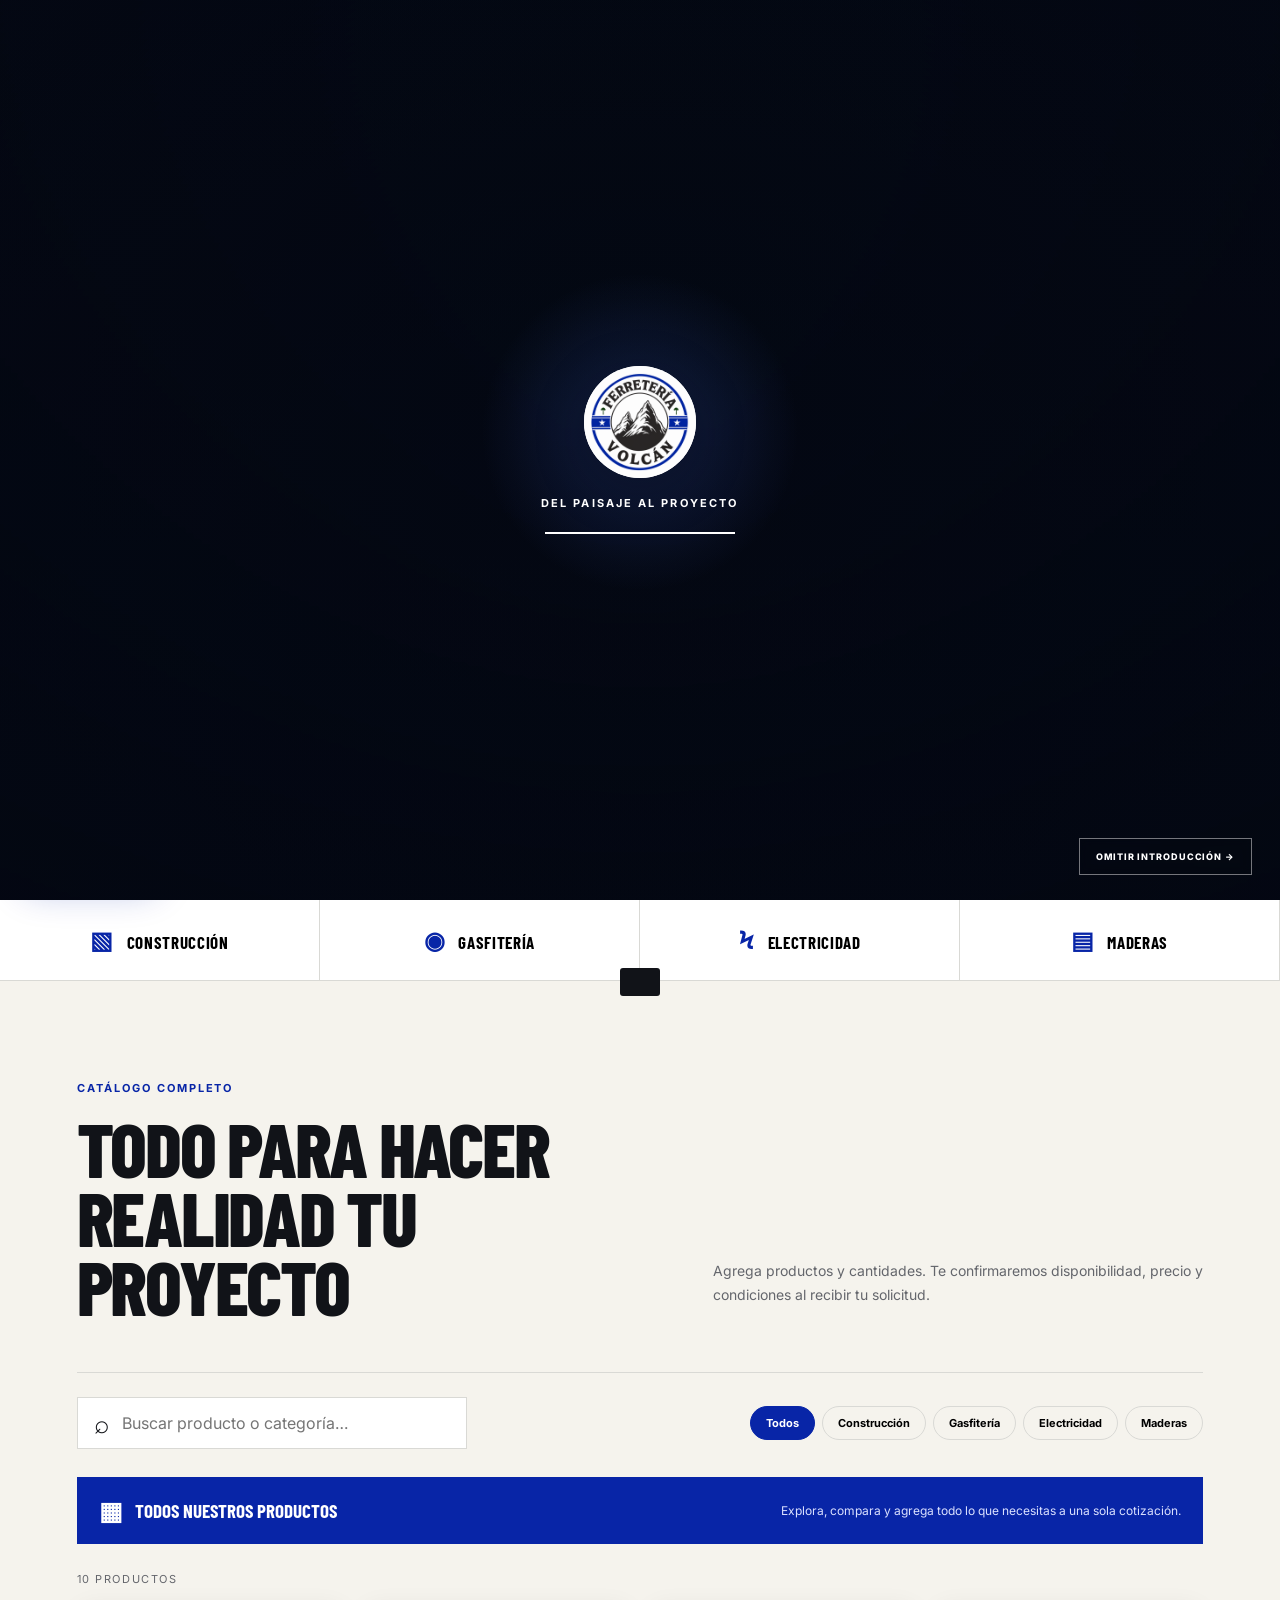
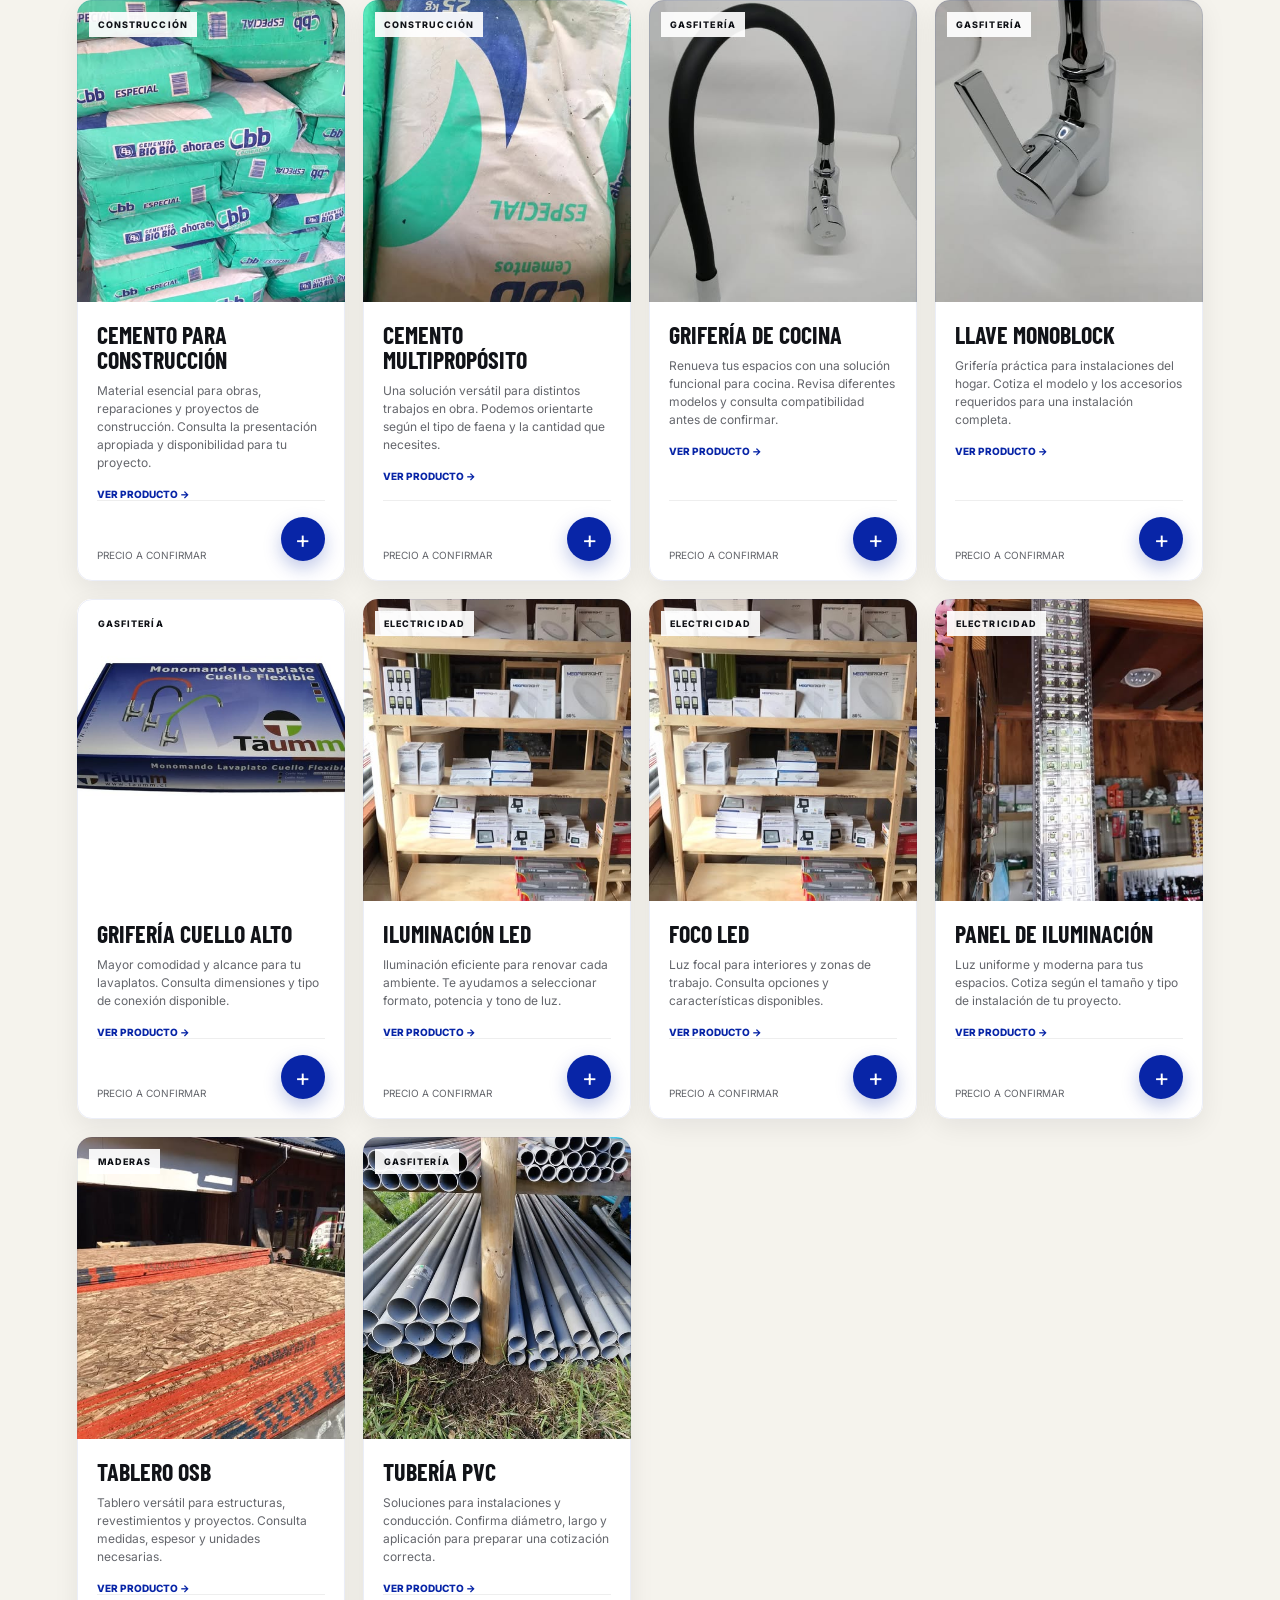
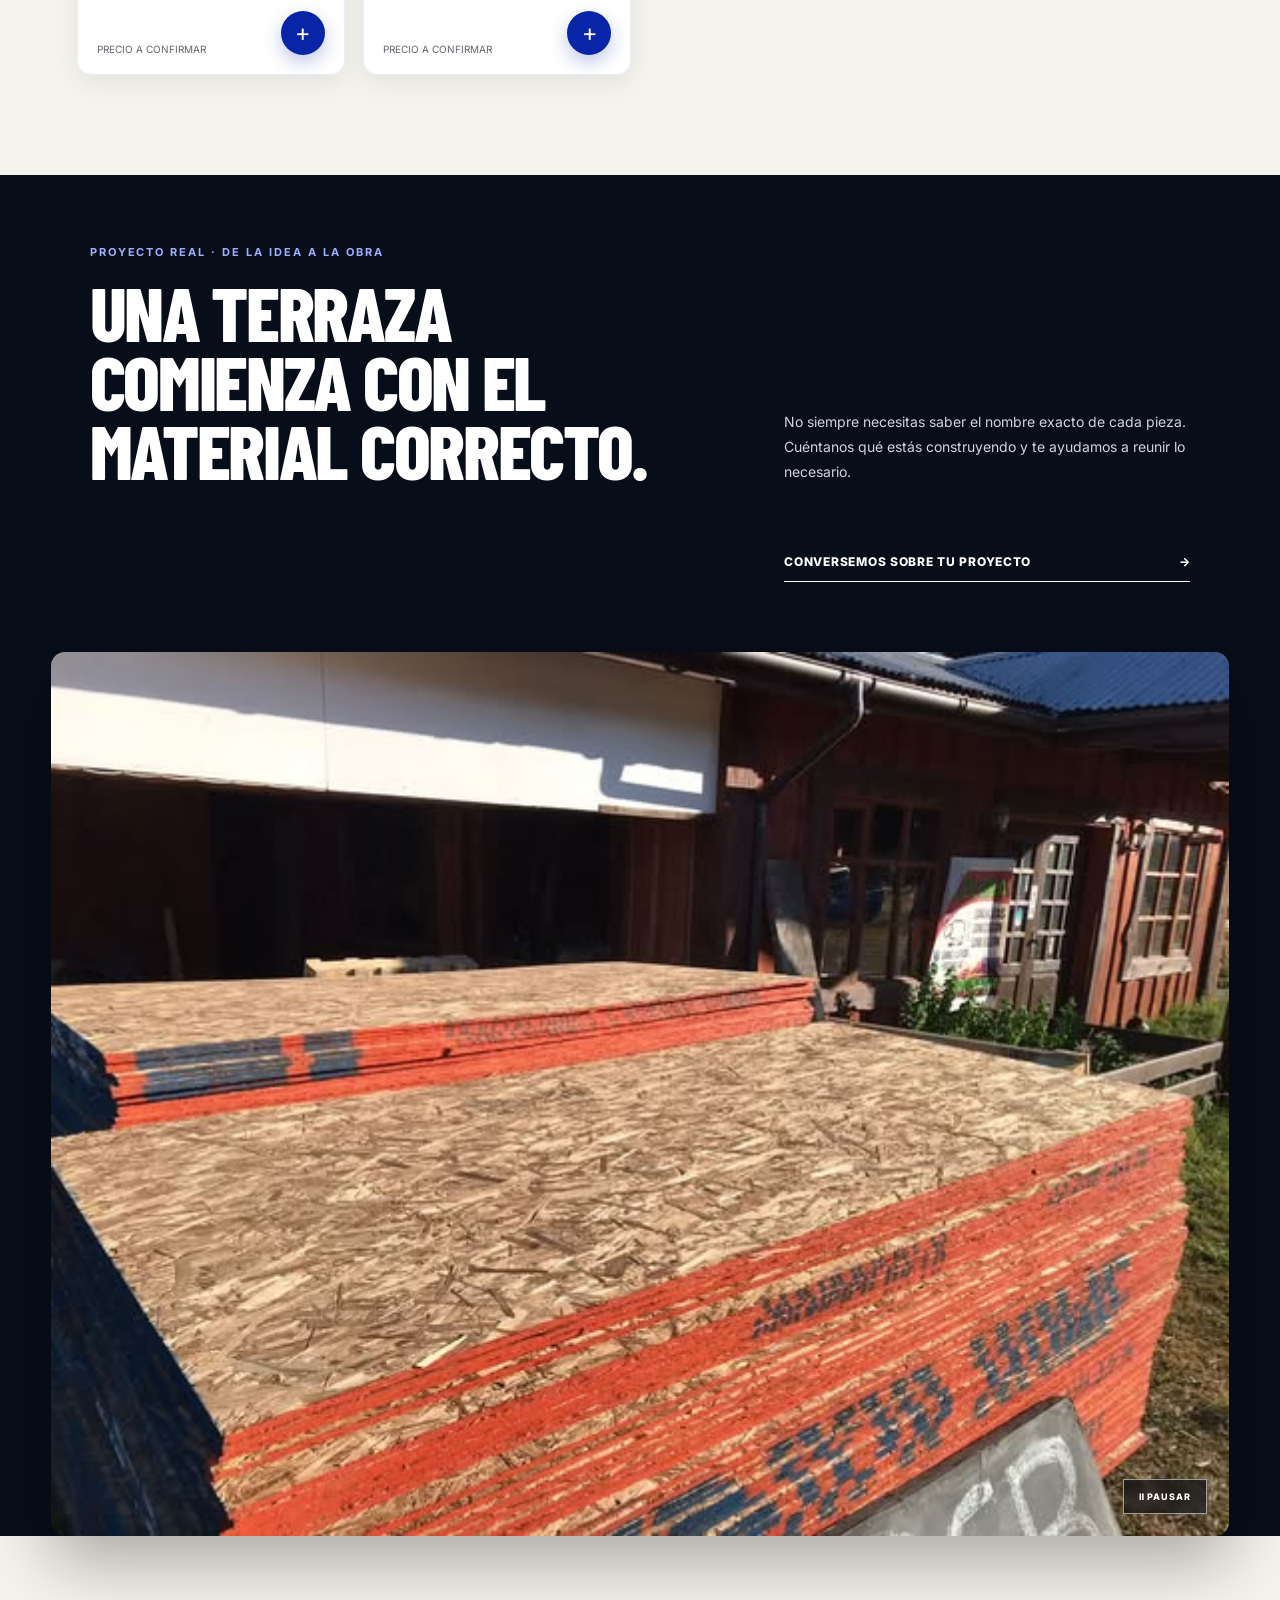
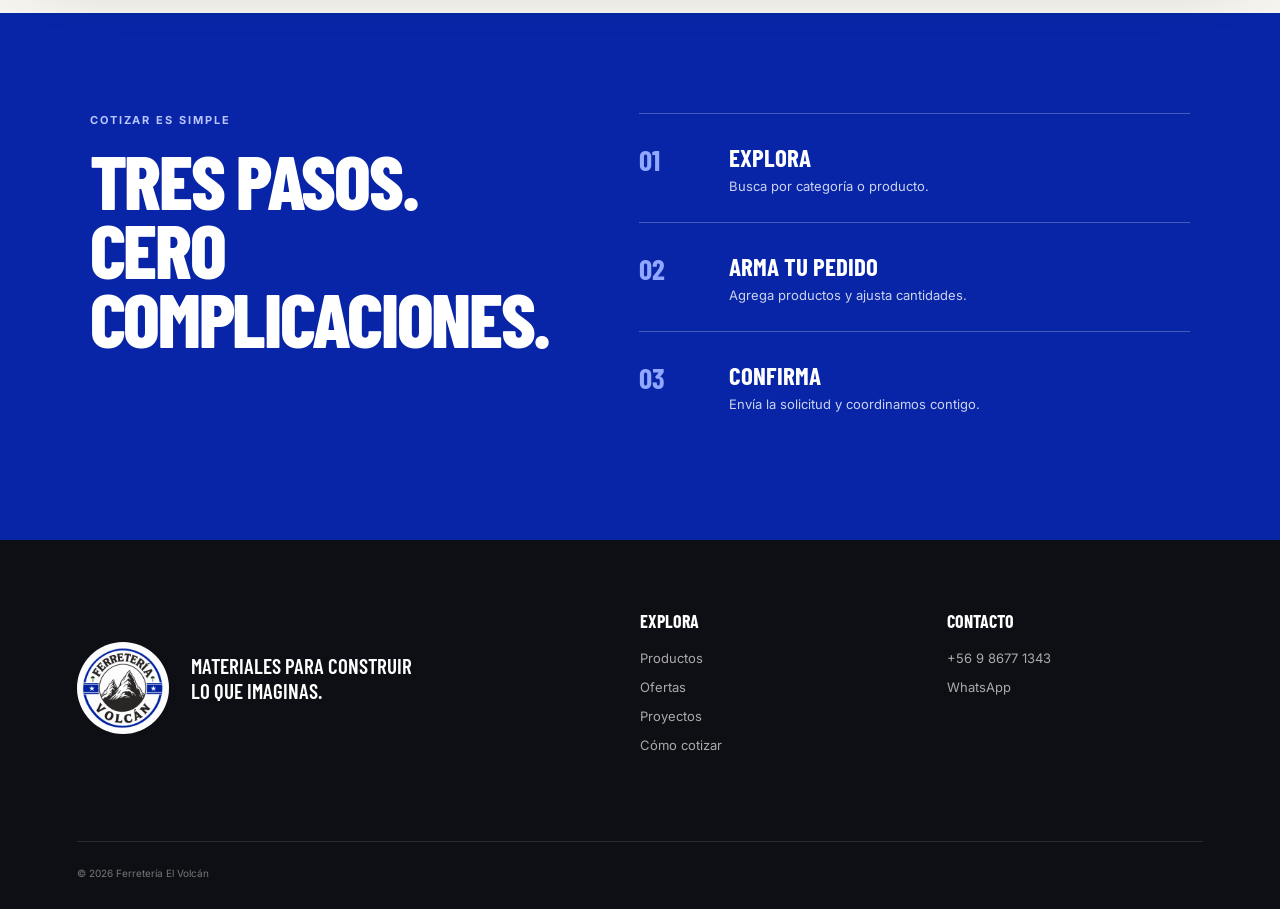
==== index.html @ e92c9c28 "Separa vistas previas de imagen y video" ====
<!doctype html>
<html lang="es-CL">
<head>
  <meta charset="utf-8">
  <meta name="viewport" content="width=device-width,initial-scale=1">
  <meta name="theme-color" content="#0825a7">
  <meta name="description" content="Catálogo de Ferretería El Volcán. Arma tu pedido y solicita una cotización directamente por WhatsApp.">
  <title>Ferretería El Volcán | Materiales para tu próximo proyecto</title>
  <link rel="preconnect" href="https://fonts.googleapis.com">
  <link rel="preconnect" href="https://fonts.gstatic.com" crossorigin>
  <link href="https://fonts.googleapis.com/css2?family=Barlow+Condensed:wght@600;700;800&family=Inter:wght@400;500;600;700&display=swap" rel="stylesheet">
  <link rel="stylesheet" href="styles.css">
  <link rel="stylesheet" href="video.css">
  <script type="application/ld+json">{"@context":"https://schema.org","@type":"HardwareStore","name":"Ferretería El Volcán","telephone":"+56986771343"}</script>
</head>
<body>
  <div class="visual-admin" id="visual-admin" hidden><div><span class="admin-live-dot"></span><strong id="visual-admin-title">Modo edición</strong><small id="visual-admin-user"></small></div><nav><a href="admin/index.php?section=products">Productos</a><a href="index.html?edit=media">Fotos y videos</a><a href="admin/index.php?section=categories">Categorías</a><a href="admin/logout.php">Salir</a></nav></div>
  <div class="site-loader" id="site-loader" aria-label="Presentación de Ferretería El Volcán">
    <video id="loader-video" autoplay muted playsinline webkit-playsinline preload="auto"><source src="ferreteriaelvolcan/ferreteria-volcan-intro-web.mp4" type="video/mp4"></video>
    <div class="loader-shade"></div>
    <div class="loader-brand"><img src="ferreteriaelvolcan/logotipo-ferreteria-volcan.png" alt="Ferretería El Volcán" width="112" height="112"><p>Del paisaje al proyecto</p><div class="loader-progress" aria-hidden="true"><span></span></div></div>
    <button class="loader-skip" id="loader-skip" type="button">Omitir introducción →</button>
  </div>
  <a class="skip-link" href="#catalogo">Ir al catálogo</a>
  <div class="topbar">Cotiza rápido · Confirmación directa por WhatsApp</div>
  <header class="site-header" id="inicio">
    <a class="brand" href="#inicio" aria-label="Ferretería El Volcán, inicio">
      <img src="ferreteriaelvolcan/logotipo-ferreteria-volcan.png" alt="" width="64" height="64">
      <span>Ferretería<br><strong>El Volcán</strong></span>
    </a>
    <nav aria-label="Navegación principal">
      <a class="catalog-nav" href="#catalogo"><span aria-hidden="true">▦</span> Catálogo completo</a><a class="offers-nav" href="ofertas.html"><span aria-hidden="true">◆</span> Ofertas</a><a href="#proyectos">Proyectos</a><a href="#como-comprar">Cómo cotizar</a>
    </nav>
    <button class="mobile-menu-toggle" type="button" aria-label="Abrir menú" aria-expanded="false">☰</button>
    <button class="cart-button" type="button" data-open-cart aria-label="Abrir mi pedido">
      <span class="cart-icon" aria-hidden="true">🛒</span> Mi pedido <b data-cart-count>0</b>
    </button>
  </header>

  <main>
    <section class="hero" aria-labelledby="hero-title">
      <video id="hero-video" autoplay muted loop playsinline poster="ferreteriaelvolcan/osb.jpg" aria-hidden="true">
        <source src="ferreteriaelvolcan/ferreteria-volcan-un-pequeno-gran-proyecto.mp4" type="video/mp4">
      </video>
      <div class="hero-shade"></div>
      <div class="hero-content">
        <p class="eyebrow">Ferretería El Volcán</p>
        <h1 id="hero-title">Un pequeño<br><em>gran proyecto.</em></h1>
        <div class="hero-actions"><a class="button primary" href="#catalogo">Explorar productos <span>↘</span></a><a class="button ghost" href="https://wa.me/56986771343" target="_blank" rel="noopener">Hablar con nosotros</a></div>
      </div>
      <div class="hero-note"><strong>01</strong><span>Catálogo<br>por categorías</span><strong>02</strong><span>Pedido fácil<br>por WhatsApp</span></div>
    </section>

    <section class="category-strip" aria-label="Categorías destacadas">
      <button data-category="Construcción"><span>▧</span> Construcción</button>
      <button data-category="Gasfitería"><span>◉</span> Gasfitería</button>
      <button data-category="Electricidad"><span>ϟ</span> Electricidad</button>
      <button data-category="Maderas"><span>▤</span> Maderas</button>
    </section>

    <section class="catalog-section" id="catalogo">
      <div class="section-heading">
        <div><p class="eyebrow dark">Catálogo completo</p><h2>Todo para hacer<br>realidad tu proyecto</h2></div>
        <p>Agrega productos y cantidades. Te confirmaremos disponibilidad, precio y condiciones al recibir tu solicitud.</p>
      </div>
      <div class="catalog-tools">
        <label class="search"><span aria-hidden="true">⌕</span><span class="sr-only">Buscar productos</span><input id="search" type="search" placeholder="Buscar producto o categoría…"></label>
        <div class="filters" role="group" aria-label="Filtrar por categoría">
          <button class="active" data-filter="Todos">Todos</button><button data-filter="Construcción">Construcción</button><button data-filter="Gasfitería">Gasfitería</button><button data-filter="Electricidad">Electricidad</button><button data-filter="Maderas">Maderas</button>
        </div>
      </div>
      <div class="catalog-banner"><div><span>▦</span><strong>Todos nuestros productos</strong></div><p>Explora, compara y agrega todo lo que necesitas a una sola cotización.</p></div>
      <p id="result-count" class="result-count" aria-live="polite"></p>
      <div class="product-grid" id="product-grid"></div>
      <div class="empty-state" id="empty-state" hidden><span>⌕</span><h3>No encontramos coincidencias</h3><p>Prueba otro término o revisa todas las categorías.</p><button class="text-button" id="clear-search">Ver todos los productos</button></div>
    </section>

    <section class="project-story" id="proyectos">
      <div class="project-copy"><div><p class="eyebrow">Proyecto real · De la idea a la obra</p><h2>Una terraza comienza con el material correcto.</h2></div><p>No siempre necesitas saber el nombre exacto de cada pieza. Cuéntanos qué estás construyendo y te ayudamos a reunir lo necesario.</p><a class="arrow-link" href="https://wa.me/56986771343?text=Hola%20Ferreter%C3%ADa%20El%20Volc%C3%A1n%2C%20necesito%20orientaci%C3%B3n%20para%20un%20proyecto." target="_blank" rel="noopener">Conversemos sobre tu proyecto <span>→</span></a></div>
      <div class="project-media"><video id="terrace-video" autoplay muted loop preload="metadata" playsinline poster="ferreteriaelvolcan/osb.jpg" aria-label="Proyecto de construcción de terraza"><source src="ferreteriaelvolcan/proyecto-terraza.mp4" type="video/mp4"></video><button class="video-toggle" id="terrace-toggle" type="button" aria-label="Pausar video"><span aria-hidden="true">Ⅱ</span> Pausar</button></div>
    </section>

    <section class="steps" id="como-comprar">
      <div><p class="eyebrow">Cotizar es simple</p><h2>Tres pasos.<br>Cero complicaciones.</h2></div>
      <ol><li><b>01</b><span><strong>Explora</strong>Busca por categoría o producto.</span></li><li><b>02</b><span><strong>Arma tu pedido</strong>Agrega productos y ajusta cantidades.</span></li><li><b>03</b><span><strong>Confirma</strong>Envía la solicitud y coordinamos contigo.</span></li></ol>
    </section>
  </main>

  <footer><div class="footer-brand"><img src="ferreteriaelvolcan/logotipo-ferreteria-volcan.png" alt="Ferretería El Volcán" width="92" height="92"><p>Materiales para construir<br>lo que imaginas.</p></div><div><h3>Explora</h3><a href="#catalogo">Productos</a><a href="ofertas.html">Ofertas</a><a href="#proyectos">Proyectos</a><a href="#como-comprar">Cómo cotizar</a></div><div><h3>Contacto</h3><a href="tel:+56986771343">+56 9 8677 1343</a><a href="https://wa.me/56986771343" target="_blank" rel="noopener">WhatsApp</a></div><p class="legal">© <span id="year"></span> Ferretería El Volcán</p></footer>

  <div class="drawer-backdrop" data-close-cart></div>
  <aside class="cart-drawer" aria-labelledby="cart-title" aria-hidden="true">
    <header><div><p class="eyebrow dark">Cotización</p><h2 id="cart-title">Mi pedido <span data-cart-count>0</span></h2></div><button class="icon-button" data-close-cart aria-label="Cerrar pedido">×</button></header>
    <div id="cart-items" class="cart-items"></div>
    <div id="cart-empty" class="cart-empty"><span>▰</span><h3>Tu pedido está vacío</h3><p>Agrega productos del catálogo para solicitar una cotización.</p><button class="button dark" data-close-cart>Explorar catálogo</button></div>
    <div class="cart-checkout" id="cart-checkout" hidden>
      <div class="cart-summary"><span>Total de unidades</span><strong id="cart-units">0</strong></div>
      <p class="quote-note">Precios y disponibilidad serán confirmados por Ferretería El Volcán.</p>
      <form id="quote-form"><label>Nombre <input name="name" required autocomplete="name" placeholder="Tu nombre"></label><label>Comuna <input name="commune" required autocomplete="address-level2" placeholder="Tu comuna"></label><label>Comentario <textarea name="note" rows="2" placeholder="Despacho, retiro o detalle del proyecto (opcional)"></textarea></label><button class="button whatsapp" type="submit">Abrir WhatsApp <span>↗</span></button></form>
      <small>Se abrirá WhatsApp con tu solicitud. Debes confirmar el envío en la aplicación; esto no reserva stock ni confirma la compra.</small>
      <button class="clear-cart" id="clear-cart" type="button">Vaciar pedido</button>
    </div>
  </aside>
  <div class="product-modal" id="product-modal" aria-hidden="true">
    <div class="product-modal-backdrop" data-close-product></div>
    <article class="product-detail" role="dialog" aria-modal="true" aria-labelledby="detail-title">
      <button class="detail-close" data-close-product aria-label="Cerrar ficha de producto">×</button>
      <div class="detail-gallery">
        <div class="detail-main"><img id="detail-image" src="" alt="" width="900" height="900"></div>
        <div class="detail-thumbs" id="detail-thumbs" aria-label="Galería del producto"></div>
      </div>
      <div class="detail-content">
        <p class="eyebrow dark" id="detail-category"></p>
        <h2 id="detail-title"></h2>
        <p class="detail-description" id="detail-description"></p>
        <dl class="detail-facts"><div><dt>Disponibilidad</dt><dd>A confirmar</dd></div><div><dt>Precio</dt><dd>Cotizar</dd></div><div><dt>Atención</dt><dd>Por WhatsApp</dd></div></dl>
        <div class="detail-quantity"><span>Cantidad</span><div class="qty large"><button type="button" id="detail-minus" aria-label="Disminuir cantidad">−</button><output id="detail-qty">1</output><button type="button" id="detail-plus" aria-label="Aumentar cantidad">+</button></div></div>
        <button class="button detail-add" id="detail-add" type="button">Agregar a mi pedido <span>+</span></button>
        <p class="detail-note">La disponibilidad, presentación y precio final serán confirmados por Ferretería El Volcán.</p>
      </div>
    </article>
  </div>
  <div class="toast" id="toast" role="status" aria-live="polite"></div>
  <div class="visual-editor" id="visual-editor" aria-hidden="true"><button class="editor-backdrop" data-close-editor aria-label="Cerrar editor"></button><form id="visual-editor-form" class="editor-panel"><header><div><p class="eyebrow dark">Edición directa</p><h2>Editar producto</h2></div><button type="button" class="icon-button" data-close-editor aria-label="Cerrar">×</button></header><input type="hidden" name="csrf"><input type="hidden" name="id"><label>Nombre<input name="name" required></label><label>Categoría<select name="category_id"></select></label><label class="editor-wide">Descripción breve<input name="short_description" maxlength="350"></label><label class="editor-wide">Descripción<textarea name="description" rows="5"></textarea></label><label>Precio<input name="price" type="number" min="0" step="1"></label><label>Stock<input name="stock" type="number" min="0"></label><label class="editor-check"><input name="active" type="checkbox"> Producto publicado</label><div class="editor-actions editor-wide"><a id="editor-images-link" href="admin/index.php?section=products">Gestionar fotografías</a><button class="button detail-add" type="submit">Guardar cambios</button></div></form></div>
  <div class="visual-editor" id="media-editor" aria-hidden="true"><button class="editor-backdrop" data-close-media-editor aria-label="Cerrar editor"></button><form id="media-editor-form" class="editor-panel media-editor-panel"><header><div><p class="eyebrow dark">Edición en la web</p><h2>Cambiar medio</h2></div><button type="button" class="icon-button" data-close-media-editor aria-label="Cerrar">×</button></header><input type="hidden" name="csrf"><input type="hidden" name="slot_key"><div class="editor-wide media-current"><span>Sección</span><strong id="media-editor-label"></strong><video id="media-editor-video" muted playsinline controls hidden></video><img id="media-editor-image" alt="Vista previa actual" hidden></div><label class="editor-wide">Seleccionar desde este dispositivo<input name="media" id="media-editor-file" type="file" accept="image/jpeg,image/png,image/webp,video/mp4,video/webm" required></label><div class="editor-wide media-new-preview-wrap"><span>Vista previa del nuevo archivo</span><img id="media-new-image-preview" alt="Vista previa del nuevo archivo" hidden><video id="media-new-video-preview" controls muted playsinline hidden></video></div><p class="editor-wide media-help" id="media-editor-help">Las fotografías se optimizan automáticamente. Los videos deben estar en MP4 o WebM y se adaptan al espacio de visualización.</p><div class="editor-wide media-upload-progress" id="media-editor-progress" hidden><span>Subiendo archivo…</span><div><i id="media-editor-progress-bar"></i></div></div><div class="editor-actions editor-wide"><button class="button detail-add" type="submit">Guardar y publicar</button></div></form></div>
  <a class="floating-catalog" href="#catalogo"><span aria-hidden="true">▦</span><b>Ver catálogo</b></a>
  <script src="app.js" defer></script>
</body>
</html>
---- styles.css ----
:root{--blue:#0825a7;--blue2:#1538d1;--ink:#111318;--muted:#64666c;--paper:#f5f3ed;--white:#fff;--green:#22a447;--line:#d9d9d5;--display:"Barlow Condensed",sans-serif;--body:"Inter",sans-serif}*{box-sizing:border-box}html{scroll-behavior:smooth}body{margin:0;color:var(--ink);font-family:var(--body);background:var(--paper)}body.cart-open{overflow:hidden}a{color:inherit;text-decoration:none}button,input,textarea{font:inherit}button{cursor:pointer}.skip-link{position:fixed;top:-100px;left:1rem;z-index:100;background:#fff;padding:1rem}.skip-link:focus{top:1rem}.topbar{height:30px;background:var(--blue);color:#fff;text-align:center;text-transform:uppercase;font-size:10px;letter-spacing:.17em;display:grid;place-items:center}.site-header{height:88px;padding:0 clamp(20px,5vw,72px);display:flex;align-items:center;justify-content:space-between;background:#fff;border-bottom:1px solid #eee;position:relative;z-index:20}.brand{display:flex;align-items:center;gap:10px;font-family:var(--display);font-size:17px;line-height:.9;text-transform:uppercase}.brand img{width:62px;height:62px;object-fit:contain}.brand strong{font-size:22px;color:var(--blue)}nav{display:flex;gap:34px;font-size:13px;font-weight:600}nav a:hover{color:var(--blue)}.cart-button{border:0;background:var(--ink);color:#fff;border-radius:99px;padding:12px 17px;font-weight:700;display:flex;align-items:center;gap:9px}.cart-button b{background:var(--blue2);border-radius:50%;min-width:22px;height:22px;display:grid;place-items:center;font-size:11px}.hero{min-height:690px;height:calc(100vh - 118px);max-height:900px;position:relative;display:flex;align-items:center;overflow:hidden;background:#151a24}.hero video{position:absolute;width:100%;height:100%;object-fit:cover}.hero-shade{position:absolute;inset:0;background:linear-gradient(90deg,rgba(4,8,20,.92) 0%,rgba(5,10,24,.64) 48%,rgba(5,8,18,.18) 100%),linear-gradient(0deg,rgba(5,8,18,.35),transparent 55%)}.hero-content{position:relative;color:#fff;width:min(720px,80%);margin-left:clamp(24px,8vw,120px);z-index:1}.eyebrow{text-transform:uppercase;letter-spacing:.18em;font-size:11px;font-weight:700;color:#b9c6ff;margin:0 0 18px}.eyebrow.dark{color:var(--blue)}h1,h2,h3,p{margin-top:0}.hero h1{font-family:var(--display);font-size:clamp(62px,7.7vw,118px);line-height:.76;text-transform:uppercase;letter-spacing:-.035em;margin-bottom:31px}.hero h1 em{font-style:normal;color:#9bb0ff}.hero-content>p:not(.eyebrow){font-size:clamp(16px,1.4vw,20px);max-width:580px;line-height:1.6;color:#e6e7ec}.hero-actions{display:flex;gap:12px;margin-top:34px}.button{min-height:50px;border:0;padding:0 21px;display:inline-flex;align-items:center;justify-content:center;gap:28px;text-transform:uppercase;letter-spacing:.07em;font-size:11px;font-weight:800;border-radius:2px}.button.primary{background:#fff;color:#111}.button.primary:hover{background:#cdd6ff}.button.ghost{border:1px solid rgba(255,255,255,.55);color:#fff}.button.dark{background:var(--ink);color:#fff}.hero-note{position:absolute;right:clamp(20px,5vw,72px);bottom:40px;color:#fff;z-index:1;display:grid;grid-template-columns:auto auto;gap:10px 14px;align-items:center}.hero-note strong{font:700 26px var(--display);color:#9bb0ff}.hero-note span{font-size:10px;text-transform:uppercase;letter-spacing:.1em;line-height:1.4}.category-strip{display:grid;grid-template-columns:repeat(4,1fr);background:#fff;border-bottom:1px solid var(--line)}.category-strip button{border:0;border-right:1px solid var(--line);background:#fff;padding:25px;text-transform:uppercase;font:700 17px var(--display);letter-spacing:.04em}.category-strip button span{color:var(--blue);font-size:24px;margin-right:9px}.category-strip button:hover{background:#eef1ff}.catalog-section{padding:100px clamp(20px,6vw,90px)}.section-heading{display:flex;justify-content:space-between;align-items:end;margin-bottom:52px;gap:40px}.section-heading h2,.project-copy h2,.steps h2{font:800 clamp(48px,6vw,82px)/.9 var(--display);text-transform:uppercase;letter-spacing:-.03em;margin:0}.section-heading>p{max-width:490px;line-height:1.7;color:var(--muted);font-size:14px}.catalog-tools{display:flex;align-items:center;justify-content:space-between;gap:25px;border-top:1px solid var(--line);padding-top:24px}.search{background:#fff;border:1px solid var(--line);display:flex;align-items:center;width:min(100%,390px);padding:0 16px}.search span{font-size:26px}.search input{width:100%;height:50px;border:0;outline:0;padding:0 12px;background:transparent}.filters{display:flex;gap:7px;flex-wrap:wrap}.filters button{border:1px solid var(--line);background:transparent;border-radius:99px;padding:9px 15px;font-size:11px;font-weight:700}.filters button.active,.filters button:hover{background:var(--blue);color:#fff;border-color:var(--blue)}.result-count{font-size:11px;color:var(--muted);text-transform:uppercase;letter-spacing:.14em;margin:28px 0 14px}.product-grid{display:grid;grid-template-columns:repeat(4,1fr);gap:18px}.product-card{background:#fff;min-width:0;position:relative;display:flex;flex-direction:column}.product-image{aspect-ratio:4/4.5;background:#e8e6df;overflow:hidden;position:relative}.product-image img{width:100%;height:100%;object-fit:cover;transition:transform .55s}.product-card:hover img{transform:scale(1.035)}.product-category{position:absolute;left:12px;top:12px;background:rgba(255,255,255,.92);padding:7px 9px;font-size:9px;text-transform:uppercase;letter-spacing:.12em;font-weight:800}.product-info{padding:20px;display:flex;flex-direction:column;flex:1}.product-info h3{font:700 24px/1.05 var(--display);text-transform:uppercase;margin-bottom:10px}.product-info p{font-size:12px;line-height:1.5;color:var(--muted);min-height:36px}.product-bottom{display:flex;justify-content:space-between;align-items:end;margin-top:auto;padding-top:16px;border-top:1px solid #eee}.product-bottom span{font-size:10px;text-transform:uppercase;color:var(--muted)}.add-button{width:44px;height:44px;border:0;border-radius:50%;background:var(--blue);color:#fff;font-size:24px}.add-button:hover{background:var(--ink)}.empty-state{text-align:center;padding:80px 20px}.empty-state>span{font-size:50px;color:var(--blue)}.text-button,.clear-cart{background:none;border:0;text-decoration:underline;font-weight:700}.project-story{display:grid;grid-template-columns:1.15fr .85fr;min-height:650px;background:#fff}.project-media{position:relative;min-height:550px;background:#222}.project-media video{width:100%;height:100%;object-fit:cover;position:absolute}.project-media>span{position:absolute;bottom:22px;left:22px;background:#fff;padding:10px 13px;text-transform:uppercase;font-size:9px;font-weight:800;letter-spacing:.12em}.project-copy{padding:clamp(50px,8vw,120px);display:flex;flex-direction:column;justify-content:center}.project-copy p:not(.eyebrow){color:var(--muted);line-height:1.8;font-size:14px;margin:30px 0}.arrow-link{font-size:12px;font-weight:800;text-transform:uppercase;letter-spacing:.06em;border-bottom:1px solid;padding-bottom:12px;display:flex;justify-content:space-between}.steps{background:var(--blue);color:#fff;padding:100px clamp(20px,7vw,105px);display:grid;grid-template-columns:.8fr 1.2fr;gap:90px}.steps ol{margin:0;padding:0;list-style:none}.steps li{display:grid;grid-template-columns:70px 1fr;gap:20px;padding:28px 0;border-top:1px solid rgba(255,255,255,.25)}.steps li b{font:700 29px var(--display);color:#92a7ff}.steps li span{font-size:13px;color:#ccd3ed}.steps li strong{display:block;font:700 25px var(--display);text-transform:uppercase;color:#fff;margin-bottom:6px}footer{background:#0d0f14;color:#fff;padding:70px clamp(20px,6vw,90px) 30px;display:grid;grid-template-columns:2fr 1fr 1fr;gap:50px;position:relative}footer a{display:block;color:#aaa;font-size:13px;margin:13px 0}footer h3{font:700 18px var(--display);text-transform:uppercase}.footer-brand{display:flex;align-items:center;gap:22px}.footer-brand img{border-radius:50%}.footer-brand p{font:600 21px/1.2 var(--display);text-transform:uppercase}.legal{grid-column:1/-1;border-top:1px solid #292b31;padding-top:25px;margin:25px 0 0;color:#777;font-size:10px}.drawer-backdrop{position:fixed;inset:0;background:rgba(4,6,12,.6);z-index:50;opacity:0;pointer-events:none;transition:.25s}.cart-drawer{position:fixed;z-index:51;top:0;right:0;height:100%;width:min(480px,100%);background:var(--paper);transform:translateX(100%);transition:.32s;display:flex;flex-direction:column;overflow:auto}.cart-open .drawer-backdrop{opacity:1;pointer-events:auto}.cart-open .cart-drawer{transform:none}.cart-drawer>header{display:flex;justify-content:space-between;padding:27px 27px 20px;background:#fff;border-bottom:1px solid var(--line)}.cart-drawer h2{font:800 37px var(--display);text-transform:uppercase;margin:0}.cart-drawer h2 span{color:var(--blue)}.icon-button{width:44px;height:44px;border:1px solid var(--line);border-radius:50%;background:#fff;font-size:28px}.cart-items{padding:0 27px}.cart-item{display:grid;grid-template-columns:70px 1fr auto;gap:13px;padding:18px 0;border-bottom:1px solid var(--line)}.cart-item img{width:70px;height:80px;object-fit:cover}.cart-item h3{font:700 17px var(--display);text-transform:uppercase;margin-bottom:7px}.qty{display:flex;align-items:center;border:1px solid var(--line);width:max-content}.qty button{border:0;background:#fff;width:29px;height:29px}.qty span{width:30px;text-align:center;font-size:12px}.remove{border:0;background:none;font-size:20px;align-self:start;color:#777}.cart-empty{text-align:center;margin:auto;padding:60px 40px}.cart-empty>span{font-size:48px;color:var(--blue)}.cart-empty p{color:var(--muted);font-size:13px;line-height:1.6}.cart-checkout{margin-top:auto;padding:24px 27px;background:#fff;border-top:1px solid var(--line)}.cart-summary{display:flex;justify-content:space-between;font-size:12px;text-transform:uppercase}.cart-summary strong{font-size:20px}.quote-note{font-size:11px;color:var(--muted);background:#f2f2ef;padding:10px;margin:13px 0}#quote-form{display:grid;grid-template-columns:1fr 1fr;gap:10px}#quote-form label{font-size:10px;font-weight:700;text-transform:uppercase}#quote-form input,#quote-form textarea{display:block;width:100%;margin-top:5px;padding:11px;border:1px solid var(--line);background:#fff;font-size:13px;text-transform:none}#quote-form label:nth-child(3),#quote-form button{grid-column:1/-1}.button.whatsapp{background:var(--green);color:#fff;width:100%}.cart-checkout small{display:block;color:#777;font-size:9px;line-height:1.4;margin-top:10px}.clear-cart{display:block;margin:13px auto 0;font-size:10px;color:#777}.toast{position:fixed;left:50%;bottom:24px;z-index:80;transform:translate(-50%,120px);background:var(--ink);color:#fff;padding:14px 20px;border-radius:3px;font-size:12px;transition:.3s}.toast.show{transform:translate(-50%,0)}.sr-only{position:absolute!important;width:1px;height:1px;padding:0;margin:-1px;overflow:hidden;clip:rect(0,0,0,0);white-space:nowrap;border:0}
@media(max-width:900px){nav{display:none}.product-grid{grid-template-columns:repeat(2,1fr)}.category-strip{grid-template-columns:repeat(2,1fr)}.catalog-tools{align-items:stretch;flex-direction:column}.search{width:100%}.project-story{grid-template-columns:1fr}.project-media{min-height:500px}.steps{grid-template-columns:1fr;gap:50px}footer{grid-template-columns:1.5fr 1fr 1fr}}
@media(max-width:600px){.topbar{height:26px}.site-header{height:72px;padding:0 15px}.brand img{width:49px;height:49px}.brand{font-size:14px}.brand strong{font-size:18px}.cart-button{font-size:0;padding:10px}.cart-button b,.cart-button span{font-size:11px}.hero{height:calc(100svh - 98px);min-height:590px}.hero-content{margin-left:22px;width:calc(100% - 44px);padding-bottom:80px}.hero h1{font-size:clamp(54px,18vw,78px);line-height:.8}.hero-actions{flex-direction:column;align-items:stretch}.hero-note{left:22px;right:auto;bottom:20px;display:none}.category-strip button{padding:18px 8px;font-size:14px}.category-strip button span{font-size:18px}.catalog-section{padding:70px 15px}.section-heading{display:block;margin-bottom:35px}.section-heading>p{margin-top:20px}.filters{overflow:auto;flex-wrap:nowrap;padding-bottom:5px}.filters button{white-space:nowrap}.product-grid{gap:9px}.product-info{padding:13px}.product-info h3{font-size:19px}.product-info p{display:none}.product-bottom{padding-top:10px}.product-image{aspect-ratio:1/1.25}.add-button{width:38px;height:38px}.project-media{min-height:420px}.project-copy{padding:60px 22px}.steps{padding:70px 22px}.steps h2{font-size:55px}footer{grid-template-columns:1fr 1fr}.footer-brand{grid-column:1/-1}#quote-form{grid-template-columns:1fr}#quote-form label,#quote-form label:nth-child(3),#quote-form button{grid-column:1}.cart-drawer>header,.cart-items,.cart-checkout{padding-left:18px;padding-right:18px}}
@media(prefers-reduced-motion:reduce){html{scroll-behavior:auto}*,*:before,*:after{transition:none!important;animation:none!important}.hero video{display:none}.hero{background:linear-gradient(120deg,#070d20,#1738bc)}}
html,body{overflow-x:hidden}.product-card{cursor:pointer}.product-card:focus-within{outline:3px solid var(--blue);outline-offset:3px}.product-name-button{padding:0;border:0;background:none;text-align:left;color:inherit;cursor:pointer}.product-name-button:hover h3{color:var(--blue)}.view-detail{font-size:10px;text-transform:uppercase;font-weight:800;color:var(--blue);display:inline-block;margin-top:4px}.project-story{display:block;position:relative;background:#080d1a;color:#fff}.project-copy{min-height:330px;padding:70px clamp(22px,7vw,105px);display:grid;grid-template-columns:1fr .65fr;gap:70px;align-items:end}.project-copy .eyebrow{color:#9bb0ff}.project-copy h2{max-width:820px}.project-copy>p{color:#d1d4dc!important;margin:0!important}.project-copy .arrow-link{grid-column:2;color:#fff}.project-media{position:relative;width:100%;min-height:0;background:#05070b}.project-media video{position:relative;display:block;width:100%;height:auto;max-height:none;object-fit:contain}.product-modal{position:fixed;inset:0;z-index:70;visibility:hidden;opacity:0;transition:.25s}.product-modal.open{visibility:visible;opacity:1}.product-modal-backdrop{position:absolute;inset:0;background:rgba(5,7,13,.78);backdrop-filter:blur(5px)}.product-detail{position:absolute;inset:4vh 4vw;background:var(--paper);display:grid;grid-template-columns:1.12fr .88fr;overflow:auto;box-shadow:0 30px 90px rgba(0,0,0,.35)}.detail-close{position:fixed;right:calc(4vw + 15px);top:calc(4vh + 15px);z-index:3;border:0;background:#fff;width:46px;height:46px;border-radius:50%;font-size:28px;box-shadow:0 5px 20px rgba(0,0,0,.15)}.detail-gallery{background:#e8e6df;padding:35px;display:grid;grid-template-columns:75px 1fr;gap:18px;min-height:650px}.detail-main{min-width:0;display:flex;align-items:center;justify-content:center}.detail-main img{display:block;width:100%;height:100%;max-height:72vh;object-fit:contain}.detail-thumbs{grid-row:1;display:flex;flex-direction:column;gap:10px}.detail-thumb{width:72px;height:84px;padding:0;border:2px solid transparent;background:#fff}.detail-thumb.active{border-color:var(--blue)}.detail-thumb img{width:100%;height:100%;object-fit:cover}.detail-content{padding:clamp(45px,6vw,90px);display:flex;flex-direction:column;justify-content:center}.detail-content h2{font:800 clamp(48px,5vw,78px)/.88 var(--display);text-transform:uppercase;letter-spacing:-.03em;margin-bottom:26px}.detail-description{font-size:15px;line-height:1.75;color:var(--muted)}.detail-facts{margin:25px 0;border-top:1px solid var(--line);border-bottom:1px solid var(--line)}.detail-facts>div{display:flex;justify-content:space-between;padding:13px 0;border-bottom:1px solid var(--line);font-size:11px}.detail-facts>div:last-child{border:0}.detail-facts dt{text-transform:uppercase;color:var(--muted)}.detail-facts dd{margin:0;font-weight:700}.detail-quantity{display:flex;align-items:center;justify-content:space-between;margin-bottom:18px;text-transform:uppercase;font-size:11px;font-weight:700}.qty.large button{width:40px;height:40px}.qty.large output{width:42px;text-align:center}.detail-add{width:100%;background:var(--blue);color:#fff}.detail-note{font-size:10px;color:var(--muted);line-height:1.5;margin-top:13px}.product-modal-open{overflow:hidden}
@media(max-width:900px){.project-copy{grid-template-columns:1fr;gap:25px}.project-copy .arrow-link{grid-column:1}.product-detail{grid-template-columns:1fr;inset:2vh 2vw}.detail-close{right:calc(2vw + 10px);top:calc(2vh + 10px)}.detail-gallery{min-height:480px}.detail-content{padding:50px 30px}}
@media(max-width:600px){.project-copy{padding:55px 22px}.project-copy h2{font-size:52px}.project-media video{width:100%;height:auto}.product-detail{display:block}.detail-gallery{min-height:390px;padding:18px;grid-template-columns:1fr;grid-template-rows:1fr auto}.detail-thumbs{grid-row:2;flex-direction:row;overflow:auto}.detail-main{height:310px}.detail-thumb{width:62px;height:62px;flex:0 0 auto}.detail-content{padding:40px 20px}.detail-content h2{font-size:49px}.detail-close{width:42px;height:42px}}
.site-loader{position:fixed;inset:0;z-index:999;background:#050914;color:#fff;display:grid;place-items:center;overflow:hidden;transition:opacity .7s,visibility .7s}.site-loader.hidden{opacity:0;visibility:hidden;pointer-events:none}.site-loader video{position:absolute;inset:0;width:100%;height:100%;object-fit:cover}.loader-shade{position:absolute;inset:0;background:linear-gradient(180deg,rgba(3,7,18,.25),rgba(3,7,18,.66)),radial-gradient(circle,transparent 10%,rgba(3,7,18,.4) 100%)}.loader-brand{position:relative;text-align:center;text-transform:uppercase;letter-spacing:.19em;font-size:11px;font-weight:700}.loader-brand img{display:block;width:112px;height:112px;object-fit:contain;border-radius:50%;margin:0 auto 18px;background:#fff;box-shadow:0 12px 50px rgba(0,0,0,.3)}.loader-progress{width:190px;height:2px;margin:22px auto 0;background:rgba(255,255,255,.28);overflow:hidden}.loader-progress span{display:block;width:100%;height:100%;background:#fff;transform-origin:left;animation:loader-progress 4.8s linear forwards}.loader-skip{position:absolute;right:28px;bottom:25px;border:1px solid rgba(255,255,255,.45);background:rgba(4,8,18,.25);backdrop-filter:blur(5px);color:#fff;padding:12px 16px;text-transform:uppercase;font-size:9px;font-weight:800;letter-spacing:.1em}.loader-skip:hover{background:#fff;color:#111}@keyframes loader-progress{from{transform:scaleX(0)}to{transform:scaleX(1)}}@media(max-width:600px){.loader-brand img{width:92px;height:92px}.loader-skip{right:50%;transform:translateX(50%);bottom:22px;white-space:nowrap}}@media(prefers-reduced-motion:reduce){.site-loader video{display:none}.loader-progress span{animation:none}}

/* Editor visual de medios: controles exclusivos del modo administrador */
.site-media-edit-button{display:none;position:absolute;z-index:12;top:18px;right:18px;border:1px solid rgba(255,255,255,.75);border-radius:4px;background:rgba(8,37,167,.94);color:#fff;padding:12px 16px;font-size:11px;font-weight:800;letter-spacing:.06em;text-transform:uppercase;box-shadow:0 5px 18px rgba(0,0,0,.25)}body.media-editing .site-media-edit-button{display:block}body.media-editing #site-loader .site-media-edit-button{top:18px;right:18px}.media-new-preview-wrap{display:grid;gap:9px}.media-new-preview-wrap span,.media-upload-progress>span{font-size:11px;font-weight:800;text-transform:uppercase;color:var(--muted)}#media-new-preview{width:100%;max-height:320px;min-height:100px;object-fit:contain;background:#10131a;border-radius:4px}.media-upload-progress{display:grid;gap:8px}.media-upload-progress>div{height:7px;background:#e5e6eb;border-radius:10px;overflow:hidden}.media-upload-progress i{display:block;width:0;height:100%;background:var(--blue);transition:width .15s}.media-current video,.media-current img{max-height:260px;width:100%;object-fit:contain;background:#10131a}body.media-editing .hero,body.media-editing .project-media,body.media-editing .site-loader{outline:2px dashed rgba(155,176,255,.75);outline-offset:-5px}
---- video.css ----
.project-media {
  width: calc(100% - clamp(32px, 8vw, 140px));
  margin: 0 auto clamp(32px, 6vw, 90px);
  overflow: hidden;
  border-radius: 14px;
  box-shadow: 0 25px 70px rgba(0, 0, 0, .32);
}

.project-media .video-toggle {
  position: absolute;
  right: 22px;
  bottom: 22px;
  z-index: 2;
  border: 1px solid rgba(255, 255, 255, .55);
  background: rgba(5, 8, 18, .58);
  backdrop-filter: blur(6px);
  color: #fff;
  padding: 11px 15px;
  text-transform: uppercase;
  font-size: 9px;
  font-weight: 800;
  letter-spacing: .1em;
}

@media (max-width: 600px) {
  .project-media {
    width: calc(100% - 24px);
    margin-bottom: 42px;
    border-radius: 9px;
  }
}

.mobile-menu-toggle { display: none; }

@media (max-width: 900px) {
  .mobile-menu-toggle {
    display: grid;
    place-items: center;
    width: 44px;
    height: 44px;
    margin-left: auto;
    border: 1px solid #d9d9d5;
    border-radius: 50%;
    background: #fff;
    color: #111318;
    font-size: 21px;
    z-index: 31;
  }

  .site-header nav {
    position: absolute;
    left: 14px;
    right: 14px;
    top: calc(100% + 8px);
    display: flex;
    flex-direction: column;
    gap: 0;
    padding: 10px;
    border-radius: 12px;
    background: #fff;
    box-shadow: 0 18px 50px rgba(5,8,18,.2);
    opacity: 0;
    visibility: hidden;
    transform: translateY(-8px);
    transition: .22s;
  }

  .site-header nav a {
    padding: 14px 12px;
    border-bottom: 1px solid #ecece8;
  }

  .site-header nav a:last-child { border-bottom: 0; }
  .site-header.menu-open nav { opacity: 1; visibility: visible; transform: none; }
}

@media (max-width: 600px) {
  .mobile-menu-toggle { margin-right: 0; }
}

.visual-admin{position:fixed;left:18px;right:18px;top:14px;z-index:850;min-height:52px;padding:9px 12px 9px 16px;display:flex;align-items:center;justify-content:space-between;gap:20px;border:1px solid rgba(255,255,255,.2);border-radius:12px;background:rgba(11,14,23,.94);box-shadow:0 14px 45px rgba(0,0,0,.28);backdrop-filter:blur(12px);color:#fff}.visual-admin[hidden]{display:none}.visual-admin>div{display:flex;align-items:center;gap:9px}.visual-admin small{color:#aeb2c0}.admin-live-dot{width:9px;height:9px;border-radius:50%;background:#4fe278;box-shadow:0 0 0 5px rgba(79,226,120,.13)}.visual-admin nav{display:flex;gap:5px}.visual-admin nav a{padding:9px 11px;border-radius:7px;color:#d9dce4;font-size:10px;text-transform:uppercase;font-weight:700}.visual-admin nav a:hover{background:#253a9d;color:#fff}.admin-editing .site-header{margin-top:0}.visual-edit-button{position:absolute;z-index:6;right:12px;top:12px;border:0;border-radius:99px;padding:9px 12px;background:#111318;color:#fff;font-size:10px;font-weight:800;box-shadow:0 6px 18px rgba(0,0,0,.25)}.visual-edit-button:hover{background:#0825a7}.visual-editor{position:fixed;inset:0;z-index:900;visibility:hidden;opacity:0;transition:.2s}.visual-editor.open{visibility:visible;opacity:1}.editor-backdrop{position:absolute;inset:0;width:100%;border:0;background:rgba(3,5,12,.75);backdrop-filter:blur(5px)}.editor-panel{position:absolute;right:0;top:0;width:min(620px,100%);height:100%;overflow:auto;padding:30px;background:#f5f3ed;display:grid;grid-template-columns:1fr 1fr;align-content:start;gap:16px;transform:translateX(100%);transition:.3s}.visual-editor.open .editor-panel{transform:none}.editor-panel header{grid-column:1/-1;display:flex;justify-content:space-between;align-items:start;border-bottom:1px solid #d9d9d5;margin-bottom:10px;padding-bottom:18px}.editor-panel h2{font:800 42px/1 var(--display);text-transform:uppercase;margin:0}.editor-panel label{font-size:10px;text-transform:uppercase;font-weight:800}.editor-panel input,.editor-panel select,.editor-panel textarea{display:block;width:100%;margin-top:6px;padding:12px;border:1px solid #d9d9d5;background:#fff}.editor-wide{grid-column:1/-1}.editor-check{grid-column:1/-1;display:flex;align-items:center;gap:8px}.editor-check input{width:auto;margin:0}.editor-actions{display:flex;align-items:center;justify-content:space-between;gap:15px}.editor-actions>a{font-size:11px;font-weight:800;text-transform:uppercase;color:#0825a7}.editor-actions .button{width:auto}.admin-editing .floating-catalog{bottom:86px}@media(max-width:700px){.visual-admin{left:8px;right:8px;top:8px;align-items:flex-start}.visual-admin nav{display:grid;grid-template-columns:1fr 1fr}.visual-admin nav a{padding:6px;font-size:8px}.visual-admin small{display:none}.editor-panel{grid-template-columns:1fr;padding:22px 16px}.editor-panel header,.editor-wide,.editor-check{grid-column:1}.editor-actions{align-items:stretch;flex-direction:column}.editor-actions .button{width:100%}}
.media-editing .hero,.media-editing .project-media{outline:3px dashed #8fa4ff;outline-offset:-3px}.site-media-edit-button{position:absolute;z-index:12;right:18px;top:18px;border:1px solid rgba(255,255,255,.5);border-radius:999px;padding:11px 15px;background:#0825a7;color:#fff;font:800 11px var(--body);text-transform:uppercase;box-shadow:0 8px 30px rgba(0,0,0,.3)}.project-media .site-media-edit-button{top:20px}.admin-media-shortcut{border:1px solid #5269d2;border-radius:7px;padding:8px 10px;background:#17265f;color:#fff;font-size:9px;font-weight:800;text-transform:uppercase}.media-current{display:grid;gap:10px}.media-current>span,.media-help{font-size:10px;text-transform:uppercase;font-weight:800;color:#696b73}.media-current strong{font:800 28px/1 var(--display);text-transform:uppercase}.media-current video,.media-current img{width:100%;max-height:340px;object-fit:contain;background:#080b14}.media-editor-panel input[type=file]{padding:18px;border:2px dashed #aeb2bd}.media-help{line-height:1.6;text-transform:none;font-weight:600}@media(max-width:700px){.site-media-edit-button{right:10px;top:10px;padding:9px 11px;font-size:9px}.admin-media-shortcut{padding:6px;font-size:8px}}

.catalog-nav {
  color: #0825a7;
  font-weight: 800;
}

.catalog-nav span {
  margin-right: 5px;
}

.offers-nav { color: #d7471d; font-weight: 800; }
.offers-nav span { margin-right: 4px; }

.catalog-banner {
  display: flex;
  align-items: center;
  justify-content: space-between;
  gap: 24px;
  margin-top: 28px;
  padding: 18px 22px;
  background: #0825a7;
  color: #fff;
}

.catalog-banner div {
  display: flex;
  align-items: center;
  gap: 12px;
  text-transform: uppercase;
  font: 700 19px "Barlow Condensed", sans-serif;
}

.catalog-banner div span {
  font-size: 25px;
}

.catalog-banner p {
  margin: 0;
  color: #dbe1ff;
  font-size: 12px;
}

.floating-catalog {
  position: fixed;
  left: 20px;
  bottom: 20px;
  z-index: 40;
  display: flex;
  align-items: center;
  gap: 9px;
  padding: 13px 17px;
  border: 1px solid rgba(255,255,255,.25);
  border-radius: 99px;
  background: #0825a7;
  color: #fff;
  box-shadow: 0 12px 35px rgba(8,37,167,.28);
  text-transform: uppercase;
  font-size: 10px;
  letter-spacing: .06em;
}

.floating-catalog:hover {
  background: #111318;
  transform: translateY(-2px);
}

/* El texto acompaña el video principal sin cubrir su protagonista. */
.hero-content {
  width: min(560px, 44vw);
  margin-left: clamp(24px, 6vw, 92px);
  padding: 30px 0;
  transform: translateY(-70px);
}

.hero h1 {
  max-width: 540px;
  font-size: clamp(58px, 6.2vw, 92px);
  line-height: .82;
  margin-bottom: 24px;
}

.hero-content > p:not(.eyebrow) {
  max-width: 470px;
  font-size: clamp(14px, 1.2vw, 18px);
}

.hero-shade {
  background: linear-gradient(90deg, rgba(4,8,20,.84) 0%, rgba(5,10,24,.48) 37%, rgba(5,8,18,.05) 68%), linear-gradient(0deg, rgba(5,8,18,.28), transparent 55%);
}

@media (max-width: 600px) {
  .catalog-banner { align-items: flex-start; flex-direction: column; }
  .floating-catalog { left: 12px; bottom: 12px; }
  .hero-content { width: calc(100% - 44px); margin-left: 22px; padding-bottom: 55px; transform: translateY(-34px); }
  .hero h1 { font-size: clamp(52px, 16vw, 70px); }
  .hero-shade { background: linear-gradient(90deg,rgba(4,8,20,.82),rgba(5,10,24,.3)),linear-gradient(0deg,rgba(5,8,18,.5),transparent 65%); }
}

.project-media .video-toggle:hover {
  background: #fff;
  color: #111;
}

/* Tratamiento cinematográfico para la introducción. */
.site-loader video {
  transform: scale(1.04);
  filter: saturate(1.08) contrast(1.06);
  animation: loader-cinematic 5.2s ease-out forwards;
}

.site-loader::before {
  content: "";
  position: absolute;
  inset: -30%;
  z-index: 1;
  pointer-events: none;
  background: linear-gradient(110deg, transparent 35%, rgba(145,174,255,.06) 44%, rgba(255,255,255,.32) 50%, rgba(145,174,255,.07) 56%, transparent 65%);
  transform: translateX(-70%) rotate(-4deg);
  animation: loader-light-sweep 3.8s .35s cubic-bezier(.2,.7,.25,1) forwards;
}

.site-loader::after {
  content: "";
  position: absolute;
  inset: 0;
  z-index: 1;
  pointer-events: none;
  background: radial-gradient(circle at 50% 48%, rgba(70,111,255,.22), transparent 20%);
  mix-blend-mode: screen;
  animation: loader-flare 2.2s ease-in-out infinite alternate;
}

.loader-shade { z-index: 1; }
.loader-brand, .loader-skip { z-index: 3; }

.loader-brand {
  animation: loader-brand-in 1.1s cubic-bezier(.18,.8,.2,1) both;
}

.loader-brand img {
  animation: loader-logo-glow 1.8s ease-in-out infinite alternate;
}

@keyframes loader-cinematic {
  from { transform: scale(1.04); }
  to { transform: scale(1.12); }
}

@keyframes loader-light-sweep {
  0% { transform: translateX(-70%) rotate(-4deg); opacity: 0; }
  18% { opacity: 1; }
  100% { transform: translateX(70%) rotate(-4deg); opacity: 0; }
}

@keyframes loader-flare {
  from { opacity: .35; transform: scale(.9); }
  to { opacity: .9; transform: scale(1.18); }
}

@keyframes loader-brand-in {
  from { opacity: 0; transform: translateY(24px) scale(.94); }
  to { opacity: 1; transform: translateY(0) scale(1); }
}

@keyframes loader-logo-glow {
  from { box-shadow: 0 12px 45px rgba(0,0,0,.35), 0 0 0 rgba(106,139,255,0); }
  to { box-shadow: 0 15px 60px rgba(0,0,0,.4), 0 0 38px rgba(106,139,255,.7); }
}

@media (prefers-reduced-motion: reduce) {
  .site-loader video,
  .site-loader::before,
  .site-loader::after,
  .loader-brand,
  .loader-brand img { animation: none; }
  .site-loader video { display: block !important; }
}

/* Tarjetas de catálogo con mayor profundidad y una silueta menos rígida. */
.product-card {
  border-radius: 15px;
  overflow: hidden;
  box-shadow: 0 8px 26px rgba(13, 17, 31, .07);
  transition: transform .3s ease, box-shadow .3s ease;
}

.product-card::after {
  content: "";
  position: absolute;
  inset: 0;
  border: 1px solid rgba(8, 37, 167, .08);
  border-radius: inherit;
  pointer-events: none;
}

.product-card:hover {
  transform: translateY(-7px);
  box-shadow: 0 20px 42px rgba(13, 17, 31, .15);
}

.product-card:nth-child(4n + 2) .product-image,
.product-card:nth-child(4n + 3) .product-image {
  background: #e8ecfa;
}

.add-button {
  box-shadow: 0 7px 18px rgba(8, 37, 167, .26);
  transition: transform .25s ease, background .25s ease;
}

.add-button:hover { transform: rotate(90deg) scale(1.06); }

@media (min-width: 601px) and (max-width: 1100px) {
  .site-header { padding-inline: 24px; }
  .site-header nav { gap: 18px; }
  .product-grid { grid-template-columns: repeat(3, 1fr); }
  .hero-content { width: min(520px, 55vw); }
  .photo-grid { grid-template-columns: repeat(2, 1fr); }
}

@media (max-width: 600px) {
  .site-header .cart-button[data-open-cart] {
    position: fixed;
    right: 12px;
    bottom: 12px;
    z-index: 48;
    width: 58px;
    height: 58px;
    padding: 0;
    display: grid;
    place-items: center;
    border: 2px solid rgba(255,255,255,.75);
    border-radius: 50%;
    box-shadow: 0 12px 30px rgba(0,0,0,.3);
  }

  .site-header .cart-button[data-open-cart] .cart-icon {
    font-size: 21px;
    grid-area: 1/1;
  }

  .site-header .cart-button[data-open-cart] b {
    position: absolute;
    right: -2px;
    top: -4px;
    min-width: 22px;
    border: 2px solid #fff;
  }

  .product-grid { gap: 13px; }
  .product-card { border-radius: 13px; box-shadow: 0 10px 28px rgba(13,17,31,.11); }
  .product-card:nth-child(even) { transform: translateY(12px); }
  .product-card:nth-child(even):hover { transform: translateY(5px); }
  .product-image { aspect-ratio: 1 / 1.35; }
  .product-category { border-radius: 99px; }
  .product-info { min-height: 150px; }
  .product-bottom span { max-width: 70px; line-height: 1.3; }
  .loader-brand { transform: scale(.9); }
}
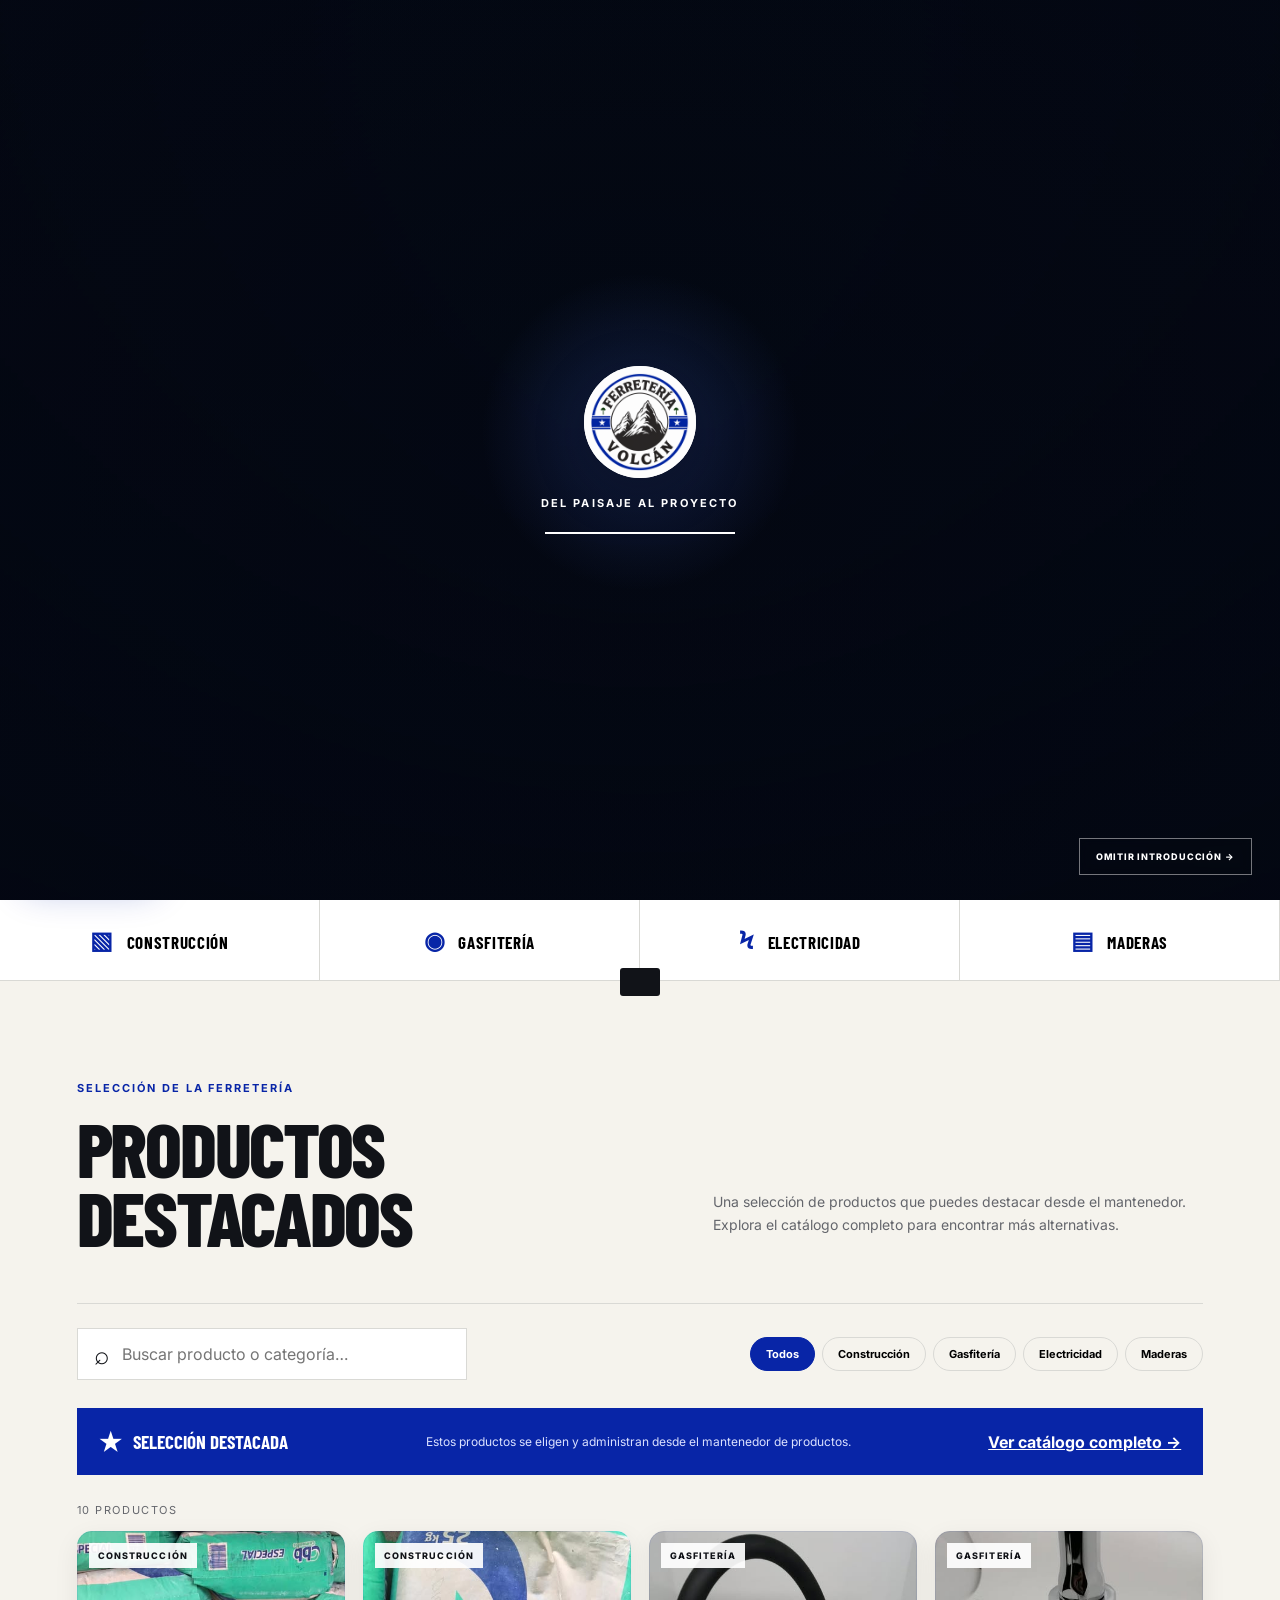
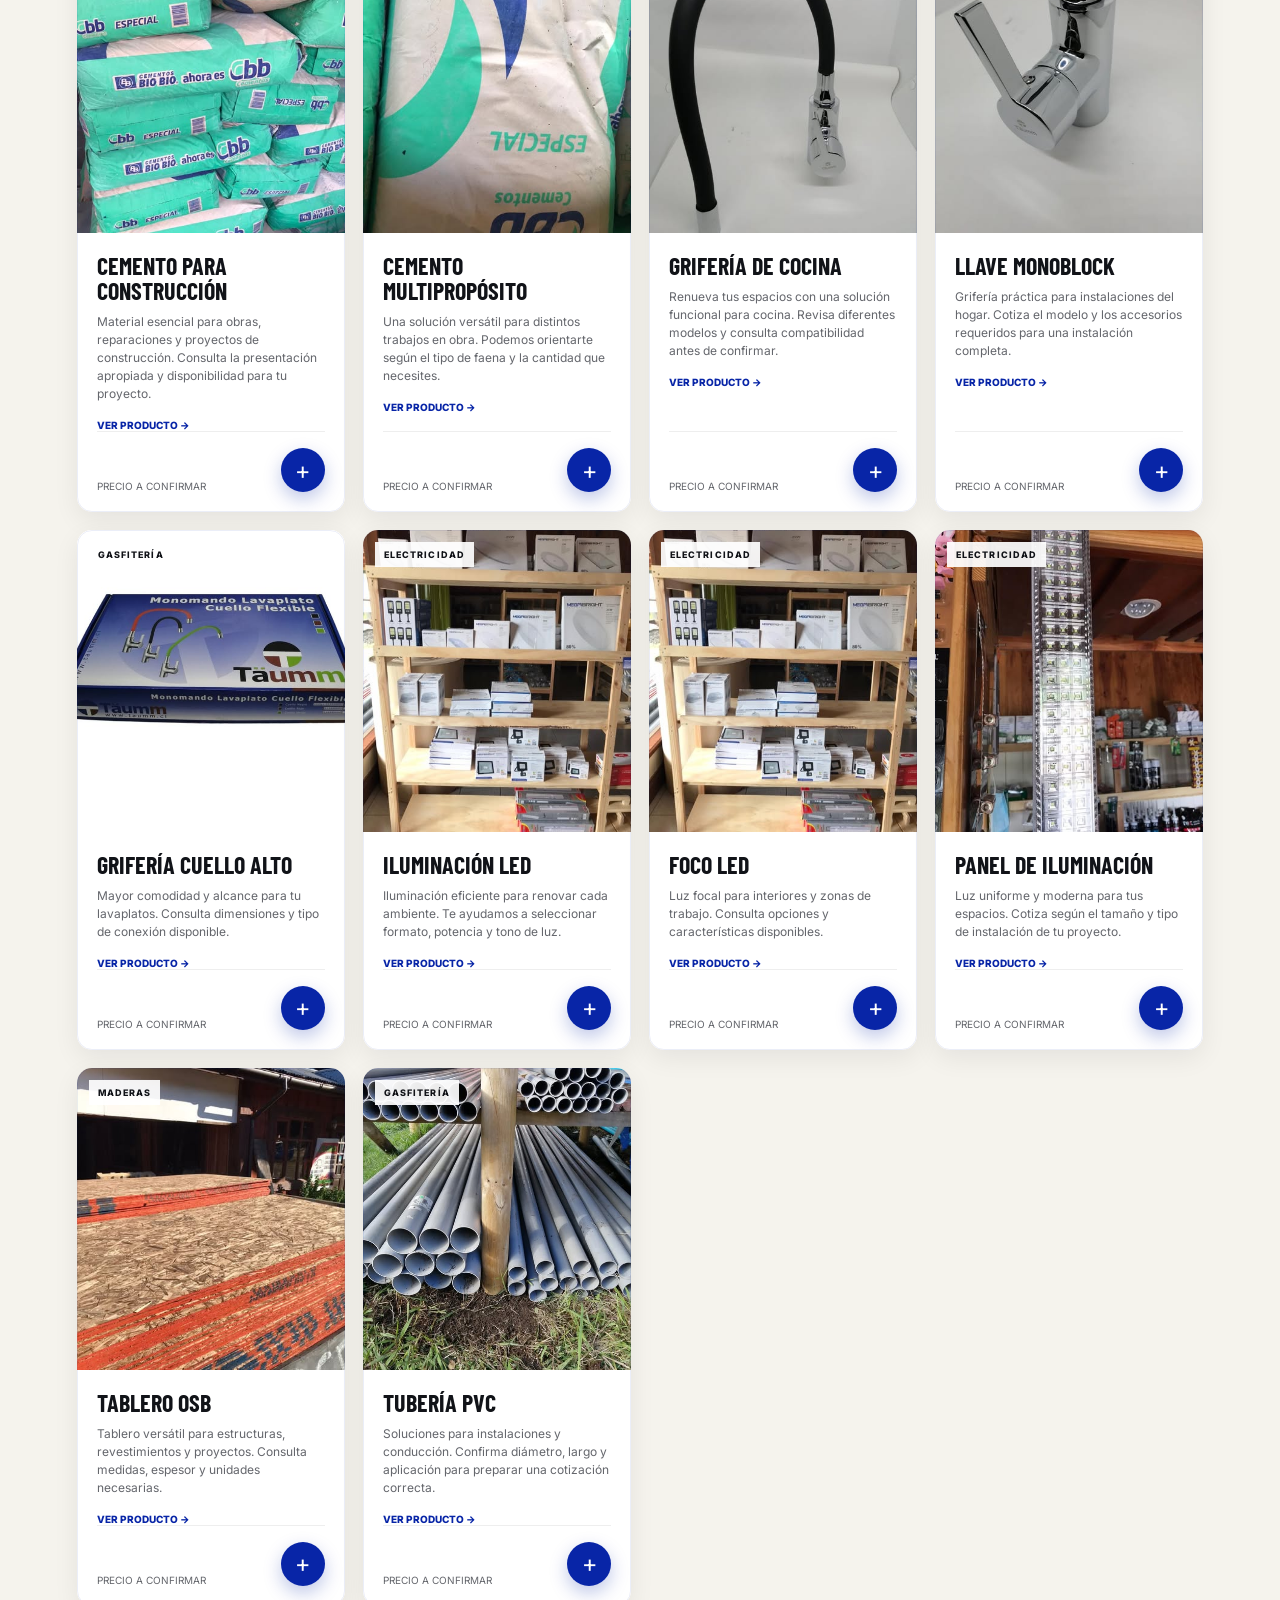
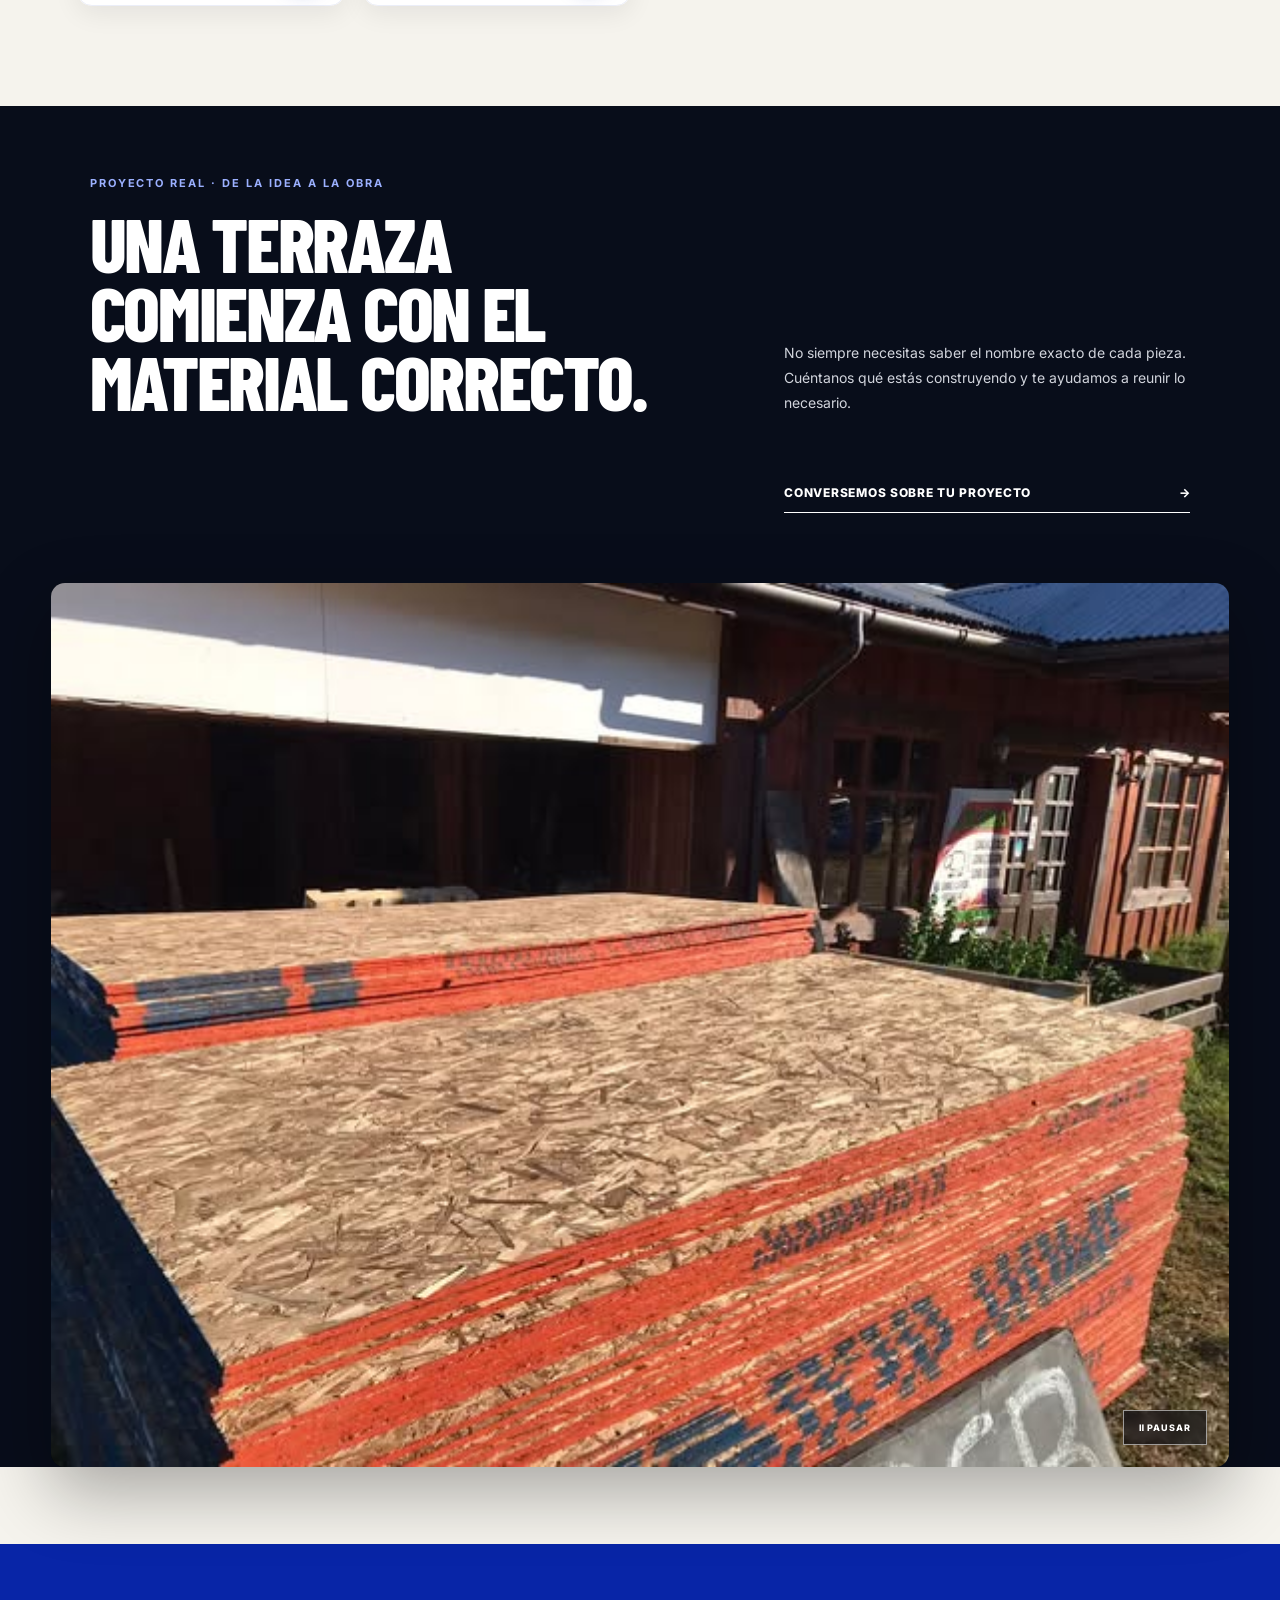
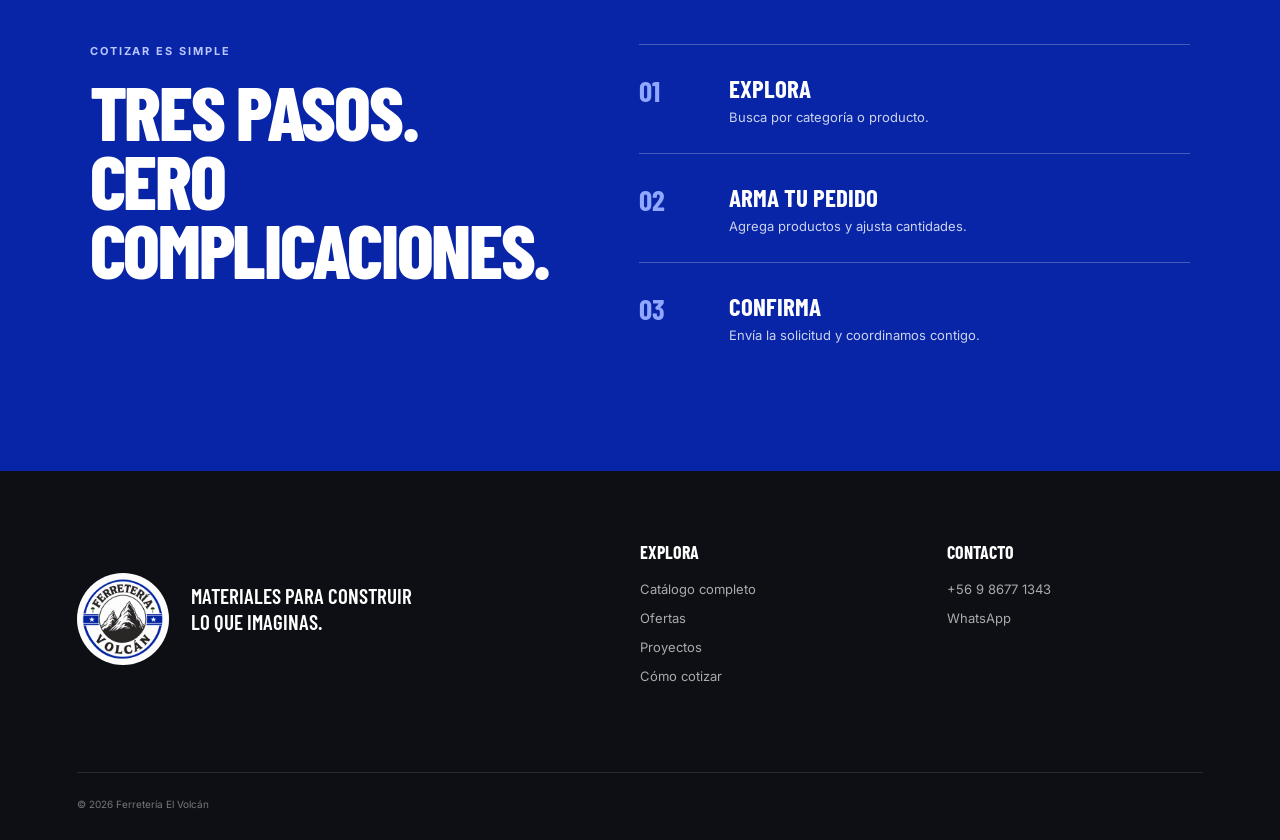
==== commit b538d047: "Muestra productos destacados en la portada y enlaza catálogo completo" ====
--- a/index.html
+++ b/index.html
@@ -29,7 +29,7 @@
       <span>Ferretería<br><strong>El Volcán</strong></span>
     </a>
     <nav aria-label="Navegación principal">
-      <a class="catalog-nav" href="#catalogo"><span aria-hidden="true">▦</span> Catálogo completo</a><a class="offers-nav" href="ofertas.html"><span aria-hidden="true">◆</span> Ofertas</a><a href="#proyectos">Proyectos</a><a href="#como-comprar">Cómo cotizar</a>
+      <a class="catalog-nav" href="catalogo.html"><span aria-hidden="true">▦</span> Catálogo completo</a><a class="offers-nav" href="ofertas.html"><span aria-hidden="true">◆</span> Ofertas</a><a href="#proyectos">Proyectos</a><a href="#como-comprar">Cómo cotizar</a>
     </nav>
     <button class="mobile-menu-toggle" type="button" aria-label="Abrir menú" aria-expanded="false">☰</button>
     <button class="cart-button" type="button" data-open-cart aria-label="Abrir mi pedido">
@@ -46,7 +46,7 @@
       <div class="hero-content">
         <p class="eyebrow">Ferretería El Volcán</p>
         <h1 id="hero-title">Un pequeño<br><em>gran proyecto.</em></h1>
-        <div class="hero-actions"><a class="button primary" href="#catalogo">Explorar productos <span>↘</span></a><a class="button ghost" href="https://wa.me/56986771343" target="_blank" rel="noopener">Hablar con nosotros</a></div>
+        <div class="hero-actions"><a class="button primary" href="catalogo.html">Explorar productos <span>↘</span></a><a class="button ghost" href="https://wa.me/56986771343" target="_blank" rel="noopener">Hablar con nosotros</a></div>
       </div>
       <div class="hero-note"><strong>01</strong><span>Catálogo<br>por categorías</span><strong>02</strong><span>Pedido fácil<br>por WhatsApp</span></div>
     </section>
@@ -60,8 +60,8 @@
 
     <section class="catalog-section" id="catalogo">
       <div class="section-heading">
-        <div><p class="eyebrow dark">Catálogo completo</p><h2>Todo para hacer<br>realidad tu proyecto</h2></div>
-        <p>Agrega productos y cantidades. Te confirmaremos disponibilidad, precio y condiciones al recibir tu solicitud.</p>
+        <div><p class="eyebrow dark">Selección de la ferretería</p><h2>Productos<br>destacados</h2></div>
+        <p>Una selección de productos que puedes destacar desde el mantenedor. Explora el catálogo completo para encontrar más alternativas.</p>
       </div>
       <div class="catalog-tools">
         <label class="search"><span aria-hidden="true">⌕</span><span class="sr-only">Buscar productos</span><input id="search" type="search" placeholder="Buscar producto o categoría…"></label>
@@ -69,7 +69,7 @@
           <button class="active" data-filter="Todos">Todos</button><button data-filter="Construcción">Construcción</button><button data-filter="Gasfitería">Gasfitería</button><button data-filter="Electricidad">Electricidad</button><button data-filter="Maderas">Maderas</button>
         </div>
       </div>
-      <div class="catalog-banner"><div><span>▦</span><strong>Todos nuestros productos</strong></div><p>Explora, compara y agrega todo lo que necesitas a una sola cotización.</p></div>
+      <div class="catalog-banner"><div><span>★</span><strong>Selección destacada</strong></div><p>Estos productos se eligen y administran desde el mantenedor de productos.</p><a class="text-button" href="catalogo.html">Ver catálogo completo →</a></div>
       <p id="result-count" class="result-count" aria-live="polite"></p>
       <div class="product-grid" id="product-grid"></div>
       <div class="empty-state" id="empty-state" hidden><span>⌕</span><h3>No encontramos coincidencias</h3><p>Prueba otro término o revisa todas las categorías.</p><button class="text-button" id="clear-search">Ver todos los productos</button></div>
@@ -86,7 +86,7 @@
     </section>
   </main>
 
-  <footer><div class="footer-brand"><img src="ferreteriaelvolcan/logotipo-ferreteria-volcan.png" alt="Ferretería El Volcán" width="92" height="92"><p>Materiales para construir<br>lo que imaginas.</p></div><div><h3>Explora</h3><a href="#catalogo">Productos</a><a href="ofertas.html">Ofertas</a><a href="#proyectos">Proyectos</a><a href="#como-comprar">Cómo cotizar</a></div><div><h3>Contacto</h3><a href="tel:+56986771343">+56 9 8677 1343</a><a href="https://wa.me/56986771343" target="_blank" rel="noopener">WhatsApp</a></div><p class="legal">© <span id="year"></span> Ferretería El Volcán</p></footer>
+  <footer><div class="footer-brand"><img src="ferreteriaelvolcan/logotipo-ferreteria-volcan.png" alt="Ferretería El Volcán" width="92" height="92"><p>Materiales para construir<br>lo que imaginas.</p></div><div><h3>Explora</h3><a href="catalogo.html">Catálogo completo</a><a href="ofertas.html">Ofertas</a><a href="#proyectos">Proyectos</a><a href="#como-comprar">Cómo cotizar</a></div><div><h3>Contacto</h3><a href="tel:+56986771343">+56 9 8677 1343</a><a href="https://wa.me/56986771343" target="_blank" rel="noopener">WhatsApp</a></div><p class="legal">© <span id="year"></span> Ferretería El Volcán</p></footer>
 
   <div class="drawer-backdrop" data-close-cart></div>
   <aside class="cart-drawer" aria-labelledby="cart-title" aria-hidden="true">
@@ -122,8 +122,8 @@
   </div>
   <div class="toast" id="toast" role="status" aria-live="polite"></div>
   <div class="visual-editor" id="visual-editor" aria-hidden="true"><button class="editor-backdrop" data-close-editor aria-label="Cerrar editor"></button><form id="visual-editor-form" class="editor-panel"><header><div><p class="eyebrow dark">Edición directa</p><h2>Editar producto</h2></div><button type="button" class="icon-button" data-close-editor aria-label="Cerrar">×</button></header><input type="hidden" name="csrf"><input type="hidden" name="id"><label>Nombre<input name="name" required></label><label>Categoría<select name="category_id"></select></label><label class="editor-wide">Descripción breve<input name="short_description" maxlength="350"></label><label class="editor-wide">Descripción<textarea name="description" rows="5"></textarea></label><label>Precio<input name="price" type="number" min="0" step="1"></label><label>Stock<input name="stock" type="number" min="0"></label><label class="editor-check"><input name="active" type="checkbox"> Producto publicado</label><div class="editor-actions editor-wide"><a id="editor-images-link" href="admin/index.php?section=products">Gestionar fotografías</a><button class="button detail-add" type="submit">Guardar cambios</button></div></form></div>
-  <div class="visual-editor" id="media-editor" aria-hidden="true"><button class="editor-backdrop" data-close-media-editor aria-label="Cerrar editor"></button><form id="media-editor-form" class="editor-panel media-editor-panel"><header><div><p class="eyebrow dark">Edición en la web</p><h2>Cambiar medio</h2></div><button type="button" class="icon-button" data-close-media-editor aria-label="Cerrar">×</button></header><input type="hidden" name="csrf"><input type="hidden" name="slot_key"><div class="editor-wide media-current"><span>Sección</span><strong id="media-editor-label"></strong><video id="media-editor-video" muted playsinline controls hidden></video><img id="media-editor-image" alt="Vista previa actual" hidden></div><label class="editor-wide">Seleccionar desde este dispositivo<input name="media" id="media-editor-file" type="file" accept="image/jpeg,image/png,image/webp,video/mp4,video/webm" required></label><div class="editor-wide media-new-preview-wrap"><span>Vista previa del nuevo archivo</span><img id="media-new-image-preview" alt="Vista previa del nuevo archivo" hidden><video id="media-new-video-preview" controls muted playsinline hidden></video></div><p class="editor-wide media-help" id="media-editor-help">Las fotografías se optimizan automáticamente. Los videos deben estar en MP4 o WebM y se adaptan al espacio de visualización.</p><div class="editor-wide media-upload-progress" id="media-editor-progress" hidden><span>Subiendo archivo…</span><div><i id="media-editor-progress-bar"></i></div></div><div class="editor-actions editor-wide"><button class="button detail-add" type="submit">Guardar y publicar</button></div></form></div>
-  <a class="floating-catalog" href="#catalogo"><span aria-hidden="true">▦</span><b>Ver catálogo</b></a>
+  <div class="visual-editor" id="media-editor" aria-hidden="true"><button class="editor-backdrop" data-close-media-editor aria-label="Cerrar editor"></button><form id="media-editor-form" class="editor-panel media-editor-panel"><header><div><p class="eyebrow dark">Edición en la web</p><h2>Cambiar medio</h2></div><button type="button" class="icon-button" data-close-media-editor aria-label="Cerrar">×</button></header><input type="hidden" name="csrf"><input type="hidden" name="slot_key"><div class="editor-wide media-current"><span>Sección</span><strong id="media-editor-label"></strong><video id="media-editor-video" muted playsinline controls hidden></video><img id="media-editor-image" alt="Vista previa actual" hidden></div><label class="editor-wide">Seleccionar desde este dispositivo<input name="media" id="media-editor-file" type="file" accept="image/jpeg,image/png,image/webp,video/mp4,video/webm" required></label><div class="editor-wide media-new-preview-wrap"><span>Vista previa del nuevo archivo</span><img id="media-new-image-preview" alt="Vista previa del nuevo archivo" hidden><video id="media-new-video-preview" controls muted playsinline hidden></video></div><section class="editor-wide media-image-controls" id="media-image-controls" hidden><h3>Encuadre de la fotografía</h3><label>Posición horizontal <input type="range" name="focal_x" id="media-focal-x" min="0" max="100" value="50"></label><label>Posición vertical <input type="range" name="focal_y" id="media-focal-y" min="0" max="100" value="50"></label><p>Desliza para ajustar qué parte de la fotografía queda centrada en la portada.</p></section><section class="editor-wide media-history" id="media-history" hidden><h3>Versiones anteriores</h3><select id="media-history-select"><option value="">Selecciona una versión para restaurar</option></select><button type="button" class="button dark" id="media-restore-button">Restaurar versión seleccionada</button></section><p class="editor-wide media-help" id="media-editor-help">Las fotografías se optimizan automáticamente. Los videos deben estar en MP4 o WebM y se adaptan al espacio de visualización.</p><div class="editor-wide media-upload-progress" id="media-editor-progress" hidden><span>Subiendo archivo…</span><div><i id="media-editor-progress-bar"></i></div></div><div class="editor-actions editor-wide"><button class="button detail-add" type="submit">Guardar y publicar</button></div></form></div>
+  <a class="floating-catalog" href="catalogo.html"><span aria-hidden="true">▦</span><b>Ver catálogo</b></a>
   <script src="app.js" defer></script>
 </body>
 </html>
--- a/styles.css
+++ b/styles.css
@@ -8,4 +8,6 @@
 .site-loader{position:fixed;inset:0;z-index:999;background:#050914;color:#fff;display:grid;place-items:center;overflow:hidden;transition:opacity .7s,visibility .7s}.site-loader.hidden{opacity:0;visibility:hidden;pointer-events:none}.site-loader video{position:absolute;inset:0;width:100%;height:100%;object-fit:cover}.loader-shade{position:absolute;inset:0;background:linear-gradient(180deg,rgba(3,7,18,.25),rgba(3,7,18,.66)),radial-gradient(circle,transparent 10%,rgba(3,7,18,.4) 100%)}.loader-brand{position:relative;text-align:center;text-transform:uppercase;letter-spacing:.19em;font-size:11px;font-weight:700}.loader-brand img{display:block;width:112px;height:112px;object-fit:contain;border-radius:50%;margin:0 auto 18px;background:#fff;box-shadow:0 12px 50px rgba(0,0,0,.3)}.loader-progress{width:190px;height:2px;margin:22px auto 0;background:rgba(255,255,255,.28);overflow:hidden}.loader-progress span{display:block;width:100%;height:100%;background:#fff;transform-origin:left;animation:loader-progress 4.8s linear forwards}.loader-skip{position:absolute;right:28px;bottom:25px;border:1px solid rgba(255,255,255,.45);background:rgba(4,8,18,.25);backdrop-filter:blur(5px);color:#fff;padding:12px 16px;text-transform:uppercase;font-size:9px;font-weight:800;letter-spacing:.1em}.loader-skip:hover{background:#fff;color:#111}@keyframes loader-progress{from{transform:scaleX(0)}to{transform:scaleX(1)}}@media(max-width:600px){.loader-brand img{width:92px;height:92px}.loader-skip{right:50%;transform:translateX(50%);bottom:22px;white-space:nowrap}}@media(prefers-reduced-motion:reduce){.site-loader video{display:none}.loader-progress span{animation:none}}
 
 /* Editor visual de medios: controles exclusivos del modo administrador */
-.site-media-edit-button{display:none;position:absolute;z-index:12;top:18px;right:18px;border:1px solid rgba(255,255,255,.75);border-radius:4px;background:rgba(8,37,167,.94);color:#fff;padding:12px 16px;font-size:11px;font-weight:800;letter-spacing:.06em;text-transform:uppercase;box-shadow:0 5px 18px rgba(0,0,0,.25)}body.media-editing .site-media-edit-button{display:block}body.media-editing #site-loader .site-media-edit-button{top:18px;right:18px}.media-new-preview-wrap{display:grid;gap:9px}.media-new-preview-wrap span,.media-upload-progress>span{font-size:11px;font-weight:800;text-transform:uppercase;color:var(--muted)}#media-new-preview{width:100%;max-height:320px;min-height:100px;object-fit:contain;background:#10131a;border-radius:4px}.media-upload-progress{display:grid;gap:8px}.media-upload-progress>div{height:7px;background:#e5e6eb;border-radius:10px;overflow:hidden}.media-upload-progress i{display:block;width:0;height:100%;background:var(--blue);transition:width .15s}.media-current video,.media-current img{max-height:260px;width:100%;object-fit:contain;background:#10131a}body.media-editing .hero,body.media-editing .project-media,body.media-editing .site-loader{outline:2px dashed rgba(155,176,255,.75);outline-offset:-5px}
+.site-media-edit-button{display:none;position:absolute;z-index:12;top:18px;right:18px;border:1px solid rgba(255,255,255,.75);border-radius:4px;background:rgba(8,37,167,.94);color:#fff;padding:12px 16px;font-size:11px;font-weight:800;letter-spacing:.06em;text-transform:uppercase;box-shadow:0 5px 18px rgba(0,0,0,.25)}body.media-editing .site-media-edit-button{display:block}body.media-editing #site-loader .site-media-edit-button{top:18px;right:18px}.media-new-preview-wrap{display:grid;gap:9px}.media-new-preview-wrap span,.media-upload-progress>span{font-size:11px;font-weight:800;text-transform:uppercase;color:var(--muted)}#media-new-image-preview,#media-new-video-preview{width:100%;max-height:320px;min-height:100px;object-fit:contain;background:#10131a;border-radius:4px}.media-upload-progress{display:grid;gap:8px}.media-upload-progress>div{height:7px;background:#e5e6eb;border-radius:10px;overflow:hidden}.media-upload-progress i{display:block;width:0;height:100%;background:var(--blue);transition:width .15s}.media-current video,.media-current img{max-height:260px;width:100%;object-fit:contain;background:#10131a}body.media-editing .hero,body.media-editing .project-media,body.media-editing .site-loader{outline:2px dashed rgba(155,176,255,.75);outline-offset:-5px}
+
+.media-image-controls,.media-history{border:1px solid var(--line);padding:16px;background:#f7f8fc;display:grid;gap:12px}.media-image-controls h3,.media-history h3{font:700 21px var(--display);text-transform:uppercase;margin:0}.media-image-controls label{display:grid;gap:7px;font-size:11px;font-weight:700;text-transform:uppercase}.media-image-controls input[type=range]{width:100%;accent-color:var(--blue)}.media-image-controls p{font-size:11px;color:var(--muted);margin:0;line-height:1.5}.media-history select{width:100%;padding:12px;border:1px solid var(--line);background:#fff}.media-history .button{width:100%;border:0}
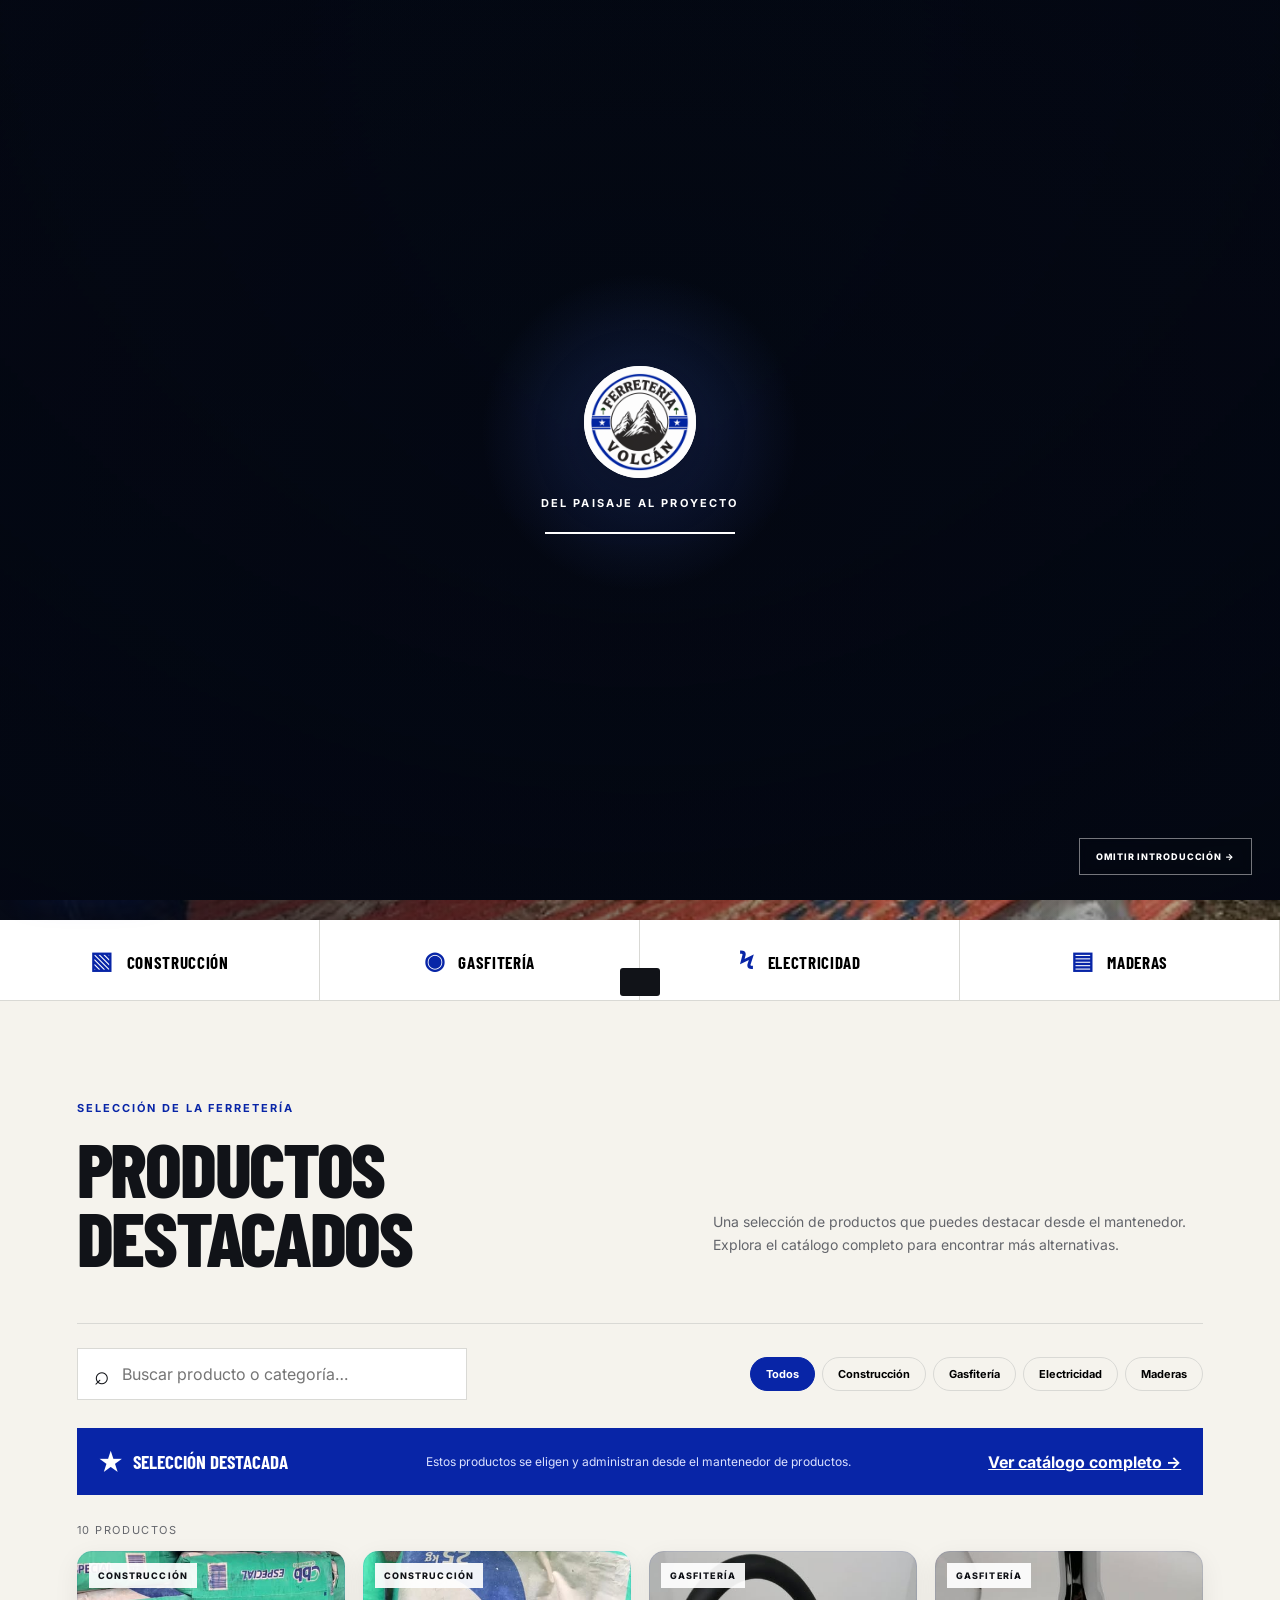
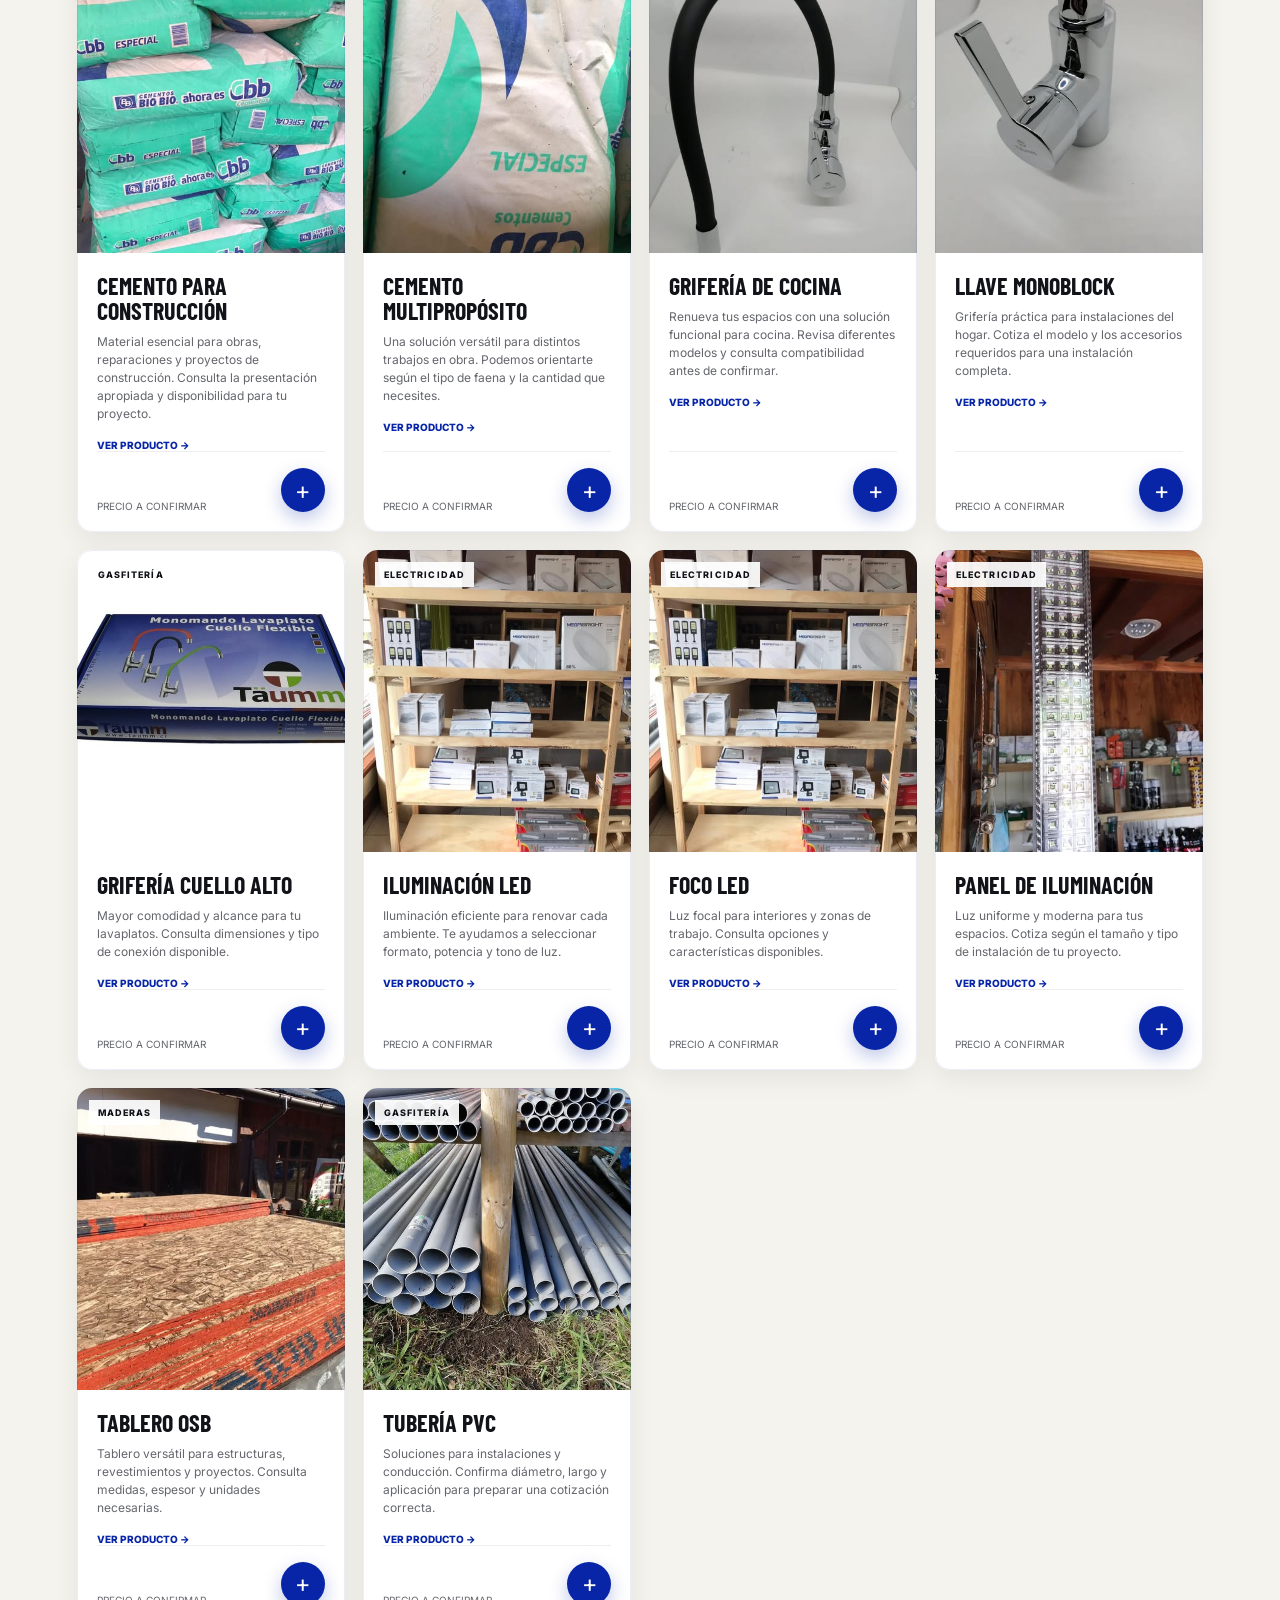
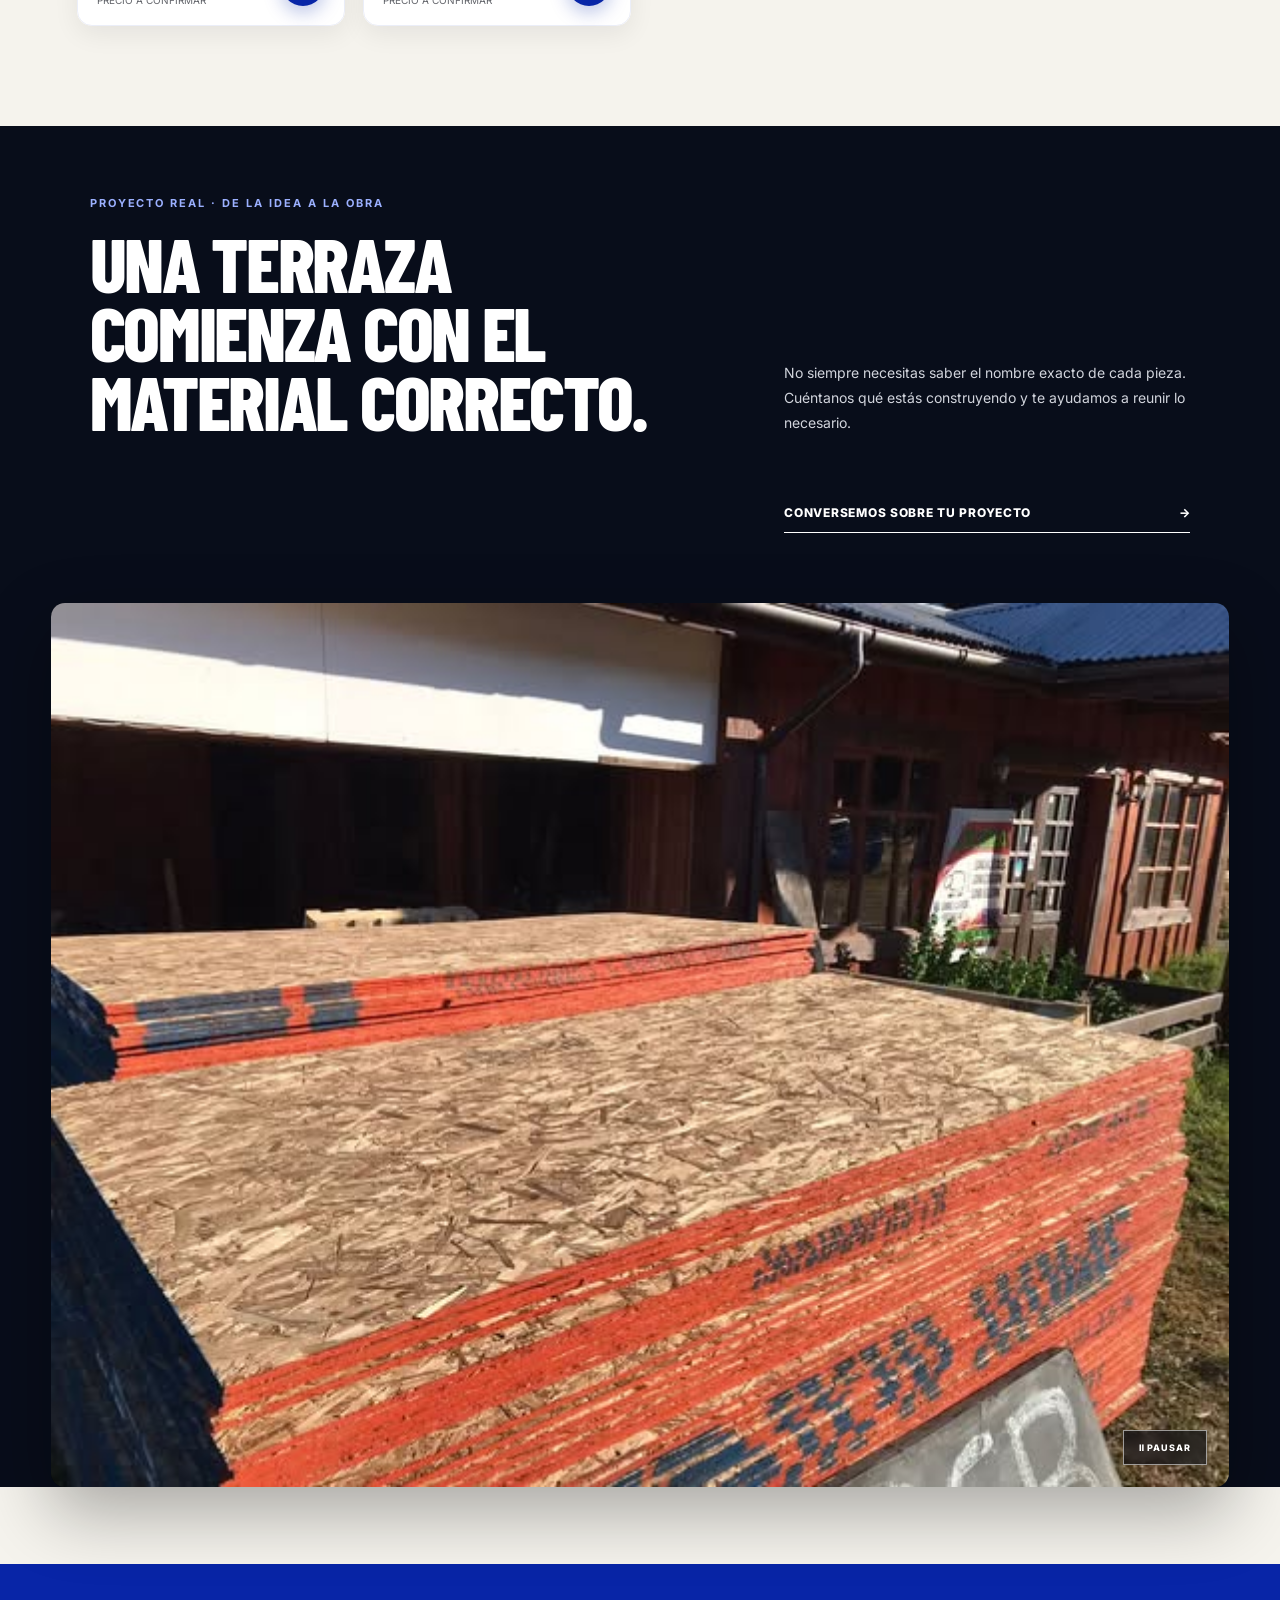
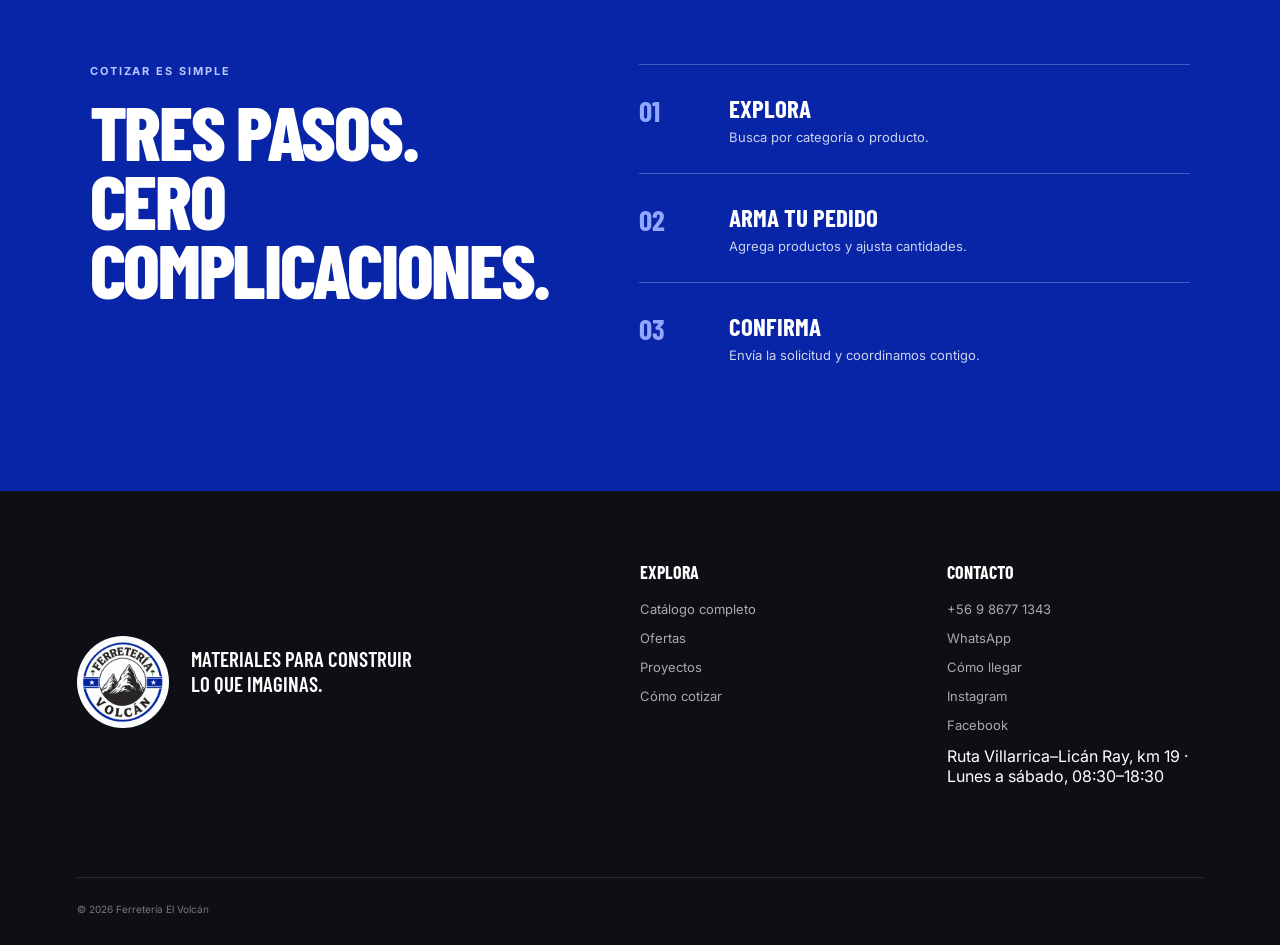
==== commit 8f9c3163: "Integra SEO local y dominio ferreterialican.cl" ====
--- a/index.html
+++ b/index.html
@@ -4,14 +4,14 @@
   <meta charset="utf-8">
   <meta name="viewport" content="width=device-width,initial-scale=1">
   <meta name="theme-color" content="#0825a7">
-  <meta name="description" content="Catálogo de Ferretería El Volcán. Arma tu pedido y solicita una cotización directamente por WhatsApp.">
-  <title>Ferretería El Volcán | Materiales para tu próximo proyecto</title>
+  <meta name="description" content="Ferretería El Volcán en ruta Villarrica–Licán Ray km 19. Materiales de construcción y herramientas. Despachos coordinados a Villarrica, Licán Ray, Pucón, Coñaripe y Panguipulli.">
+  <title>Ferretería El Volcán | Materiales y herramientas en zona lacustre</title>\n  <link rel="canonical" href="https://ferreterialican.cl/">\n  <meta property="og:type" content="website"><meta property="og:site_name" content="Ferretería El Volcán"><meta property="og:title" content="Ferretería El Volcán | Materiales y herramientas en zona lacustre"><meta property="og:description" content="Materiales y herramientas. Despachos coordinados en Villarrica, Licán Ray, Pucón, Coñaripe y Panguipulli."><meta property="og:url" content="https://ferreterialican.cl/"><meta property="og:image" content="https://ferreterialican.cl/ferreteriaelvolcan/logotipo-ferreteria-volcan.png"><meta name="twitter:card" content="summary_large_image">
   <link rel="preconnect" href="https://fonts.googleapis.com">
   <link rel="preconnect" href="https://fonts.gstatic.com" crossorigin>
   <link href="https://fonts.googleapis.com/css2?family=Barlow+Condensed:wght@600;700;800&family=Inter:wght@400;500;600;700&display=swap" rel="stylesheet">
   <link rel="stylesheet" href="styles.css">
   <link rel="stylesheet" href="video.css">
-  <script type="application/ld+json">{"@context":"https://schema.org","@type":"HardwareStore","name":"Ferretería El Volcán","telephone":"+56986771343"}</script>
+  <script type="application/ld+json">{"@context":"https://schema.org","@type":"HardwareStore","@id":"https://ferreterialican.cl/#ferreteria","name":"Ferretería El Volcán","url":"https://ferreterialican.cl/","telephone":"+56986771343","address":{"@type":"PostalAddress","streetAddress":"Ruta Villarrica–Licán Ray, km 19","addressLocality":"Villarrica","addressRegion":"La Araucanía","addressCountry":"CL"},"openingHoursSpecification":[{"@type":"OpeningHoursSpecification","dayOfWeek":["Monday","Tuesday","Wednesday","Thursday","Friday","Saturday"],"opens":"08:30","closes":"18:30"}],"sameAs":["https://www.facebook.com/p/Ferreter%C3%ADa-Volc%C3%A1n-100076223135740/","https://www.instagram.com/ferreteria_volcan/","https://maps.app.goo.gl/s8ZHTcvyiuRh65aT6?g_st=iw"]}</script>
 </head>
 <body>
   <div class="visual-admin" id="visual-admin" hidden><div><span class="admin-live-dot"></span><strong id="visual-admin-title">Modo edición</strong><small id="visual-admin-user"></small></div><nav><a href="admin/index.php?section=products">Productos</a><a href="index.html?edit=media">Fotos y videos</a><a href="admin/index.php?section=categories">Categorías</a><a href="admin/logout.php">Salir</a></nav></div>
@@ -29,7 +29,7 @@
       <span>Ferretería<br><strong>El Volcán</strong></span>
     </a>
     <nav aria-label="Navegación principal">
-      <a class="catalog-nav" href="catalogo.html"><span aria-hidden="true">▦</span> Catálogo completo</a><a class="offers-nav" href="ofertas.html"><span aria-hidden="true">◆</span> Ofertas</a><a href="#proyectos">Proyectos</a><a href="#como-comprar">Cómo cotizar</a>
+      <a class="active" href="index.html">Inicio</a><a class="catalog-nav" href="catalogo.html"><span aria-hidden="true">▦</span> Catálogo completo</a><a class="offers-nav" href="ofertas.html"><span aria-hidden="true">◆</span> Ofertas</a><a href="#proyectos">Proyectos</a><a href="#como-comprar">Cómo cotizar</a>
     </nav>
     <button class="mobile-menu-toggle" type="button" aria-label="Abrir menú" aria-expanded="false">☰</button>
     <button class="cart-button" type="button" data-open-cart aria-label="Abrir mi pedido">
@@ -86,7 +86,7 @@
     </section>
   </main>
 
-  <footer><div class="footer-brand"><img src="ferreteriaelvolcan/logotipo-ferreteria-volcan.png" alt="Ferretería El Volcán" width="92" height="92"><p>Materiales para construir<br>lo que imaginas.</p></div><div><h3>Explora</h3><a href="catalogo.html">Catálogo completo</a><a href="ofertas.html">Ofertas</a><a href="#proyectos">Proyectos</a><a href="#como-comprar">Cómo cotizar</a></div><div><h3>Contacto</h3><a href="tel:+56986771343">+56 9 8677 1343</a><a href="https://wa.me/56986771343" target="_blank" rel="noopener">WhatsApp</a></div><p class="legal">© <span id="year"></span> Ferretería El Volcán</p></footer>
+  <footer><div class="footer-brand"><img src="ferreteriaelvolcan/logotipo-ferreteria-volcan.png" alt="Ferretería El Volcán" width="92" height="92"><p>Materiales para construir<br>lo que imaginas.</p></div><div><h3>Explora</h3><a href="catalogo.html">Catálogo completo</a><a href="ofertas.html">Ofertas</a><a href="#proyectos">Proyectos</a><a href="#como-comprar">Cómo cotizar</a></div><div><h3>Contacto</h3><a href="tel:+56986771343">+56 9 8677 1343</a><a href="https://wa.me/56986771343" target="_blank" rel="noopener">WhatsApp</a><a href="https://maps.app.goo.gl/s8ZHTcvyiuRh65aT6?g_st=iw" target="_blank" rel="noopener">Cómo llegar</a><a href="https://www.instagram.com/ferreteria_volcan/" target="_blank" rel="noopener">Instagram</a><a href="https://www.facebook.com/p/Ferreter%C3%ADa-Volc%C3%A1n-100076223135740/" target="_blank" rel="noopener">Facebook</a><p>Ruta Villarrica–Licán Ray, km 19 · Lunes a sábado, 08:30–18:30</p></div><p class="legal">© <span id="year"></span> Ferretería El Volcán</p></footer>
 
   <div class="drawer-backdrop" data-close-cart></div>
   <aside class="cart-drawer" aria-labelledby="cart-title" aria-hidden="true">
--- a/styles.css
+++ b/styles.css
@@ -11,3 +11,6 @@
 .site-media-edit-button{display:none;position:absolute;z-index:12;top:18px;right:18px;border:1px solid rgba(255,255,255,.75);border-radius:4px;background:rgba(8,37,167,.94);color:#fff;padding:12px 16px;font-size:11px;font-weight:800;letter-spacing:.06em;text-transform:uppercase;box-shadow:0 5px 18px rgba(0,0,0,.25)}body.media-editing .site-media-edit-button{display:block}body.media-editing #site-loader .site-media-edit-button{top:18px;right:18px}.media-new-preview-wrap{display:grid;gap:9px}.media-new-preview-wrap span,.media-upload-progress>span{font-size:11px;font-weight:800;text-transform:uppercase;color:var(--muted)}#media-new-image-preview,#media-new-video-preview{width:100%;max-height:320px;min-height:100px;object-fit:contain;background:#10131a;border-radius:4px}.media-upload-progress{display:grid;gap:8px}.media-upload-progress>div{height:7px;background:#e5e6eb;border-radius:10px;overflow:hidden}.media-upload-progress i{display:block;width:0;height:100%;background:var(--blue);transition:width .15s}.media-current video,.media-current img{max-height:260px;width:100%;object-fit:contain;background:#10131a}body.media-editing .hero,body.media-editing .project-media,body.media-editing .site-loader{outline:2px dashed rgba(155,176,255,.75);outline-offset:-5px}
 
 .media-image-controls,.media-history{border:1px solid var(--line);padding:16px;background:#f7f8fc;display:grid;gap:12px}.media-image-controls h3,.media-history h3{font:700 21px var(--display);text-transform:uppercase;margin:0}.media-image-controls label{display:grid;gap:7px;font-size:11px;font-weight:700;text-transform:uppercase}.media-image-controls input[type=range]{width:100%;accent-color:var(--blue)}.media-image-controls p{font-size:11px;color:var(--muted);margin:0;line-height:1.5}.media-history select{width:100%;padding:12px;border:1px solid var(--line);background:#fff}.media-history .button{width:100%;border:0}
+
+.catalog-page-main{background:var(--paper);min-height:65vh}.catalog-page-intro{padding:clamp(65px,9vw,125px) clamp(22px,7vw,105px) 55px;background:#e9e8e2;display:grid;grid-template-columns:1.1fr .9fr;align-items:end;gap:30px}.catalog-page-intro .eyebrow{grid-column:1/-1;margin:0}.catalog-page-intro h1{font:800 clamp(68px,10vw,140px)/.78 var(--display);letter-spacing:-.045em;text-transform:uppercase;margin:0;color:#111}.catalog-page-intro h1 em{font-style:normal;color:var(--blue)}.catalog-page-intro>p:last-child{max-width:520px;color:var(--muted);line-height:1.8;font-size:14px;margin:0 0 5px}.catalog-page-main .catalog-section{padding-top:70px}.catalog-page-main .catalog-banner{display:flex;align-items:center;justify-content:space-between;gap:20px}.catalog-page-main .catalog-banner .text-button{white-space:nowrap}.catalog-nav.active{color:var(--blue)}@media(max-width:700px){.catalog-page-intro{grid-template-columns:1fr;padding-top:65px}.catalog-page-intro .eyebrow{grid-column:1}.catalog-page-intro h1{font-size:76px}.catalog-page-main .catalog-banner{align-items:flex-start;flex-direction:column}}
+.catalog-page-intro{position:relative;isolation:isolate;overflow:hidden;min-height:595px;color:#fff;background:#111}.catalog-background-carousel{position:absolute;inset:0;z-index:-2}.catalog-background-carousel span{position:absolute;inset:0;background-position:center;background-size:cover;opacity:0;transform:scale(1.04);transition:opacity 1s ease,transform 7s ease}.catalog-background-carousel span.active{opacity:1;transform:scale(1)}.catalog-page-intro::after{content:"";position:absolute;inset:0;z-index:-1;background:linear-gradient(90deg,rgba(4,8,18,.86) 0%,rgba(5,9,20,.58) 52%,rgba(5,9,20,.38) 100%),linear-gradient(0deg,rgba(4,7,15,.55),transparent 65%)}.catalog-page-intro .eyebrow.dark{color:#b9c6ff}.catalog-page-intro h1{color:#fff;text-shadow:0 7px 35px rgba(0,0,0,.3)}.catalog-page-intro h1 em{color:#9bb0ff}.catalog-page-intro>p:last-of-type{color:#eef0f6;text-shadow:0 2px 12px rgba(0,0,0,.55)}.catalog-carousel-dots{position:absolute;right:clamp(22px,7vw,105px);bottom:30px;display:flex;gap:8px}.catalog-carousel-dots button{width:34px;height:4px;padding:0;border:0;background:rgba(255,255,255,.4);transition:.25s}.catalog-carousel-dots button.active{width:56px;background:#fff}@media(max-width:700px){.catalog-page-intro{min-height:570px}.catalog-background-carousel span{background-position:center}.catalog-carousel-dots{left:22px;right:auto;bottom:22px}}
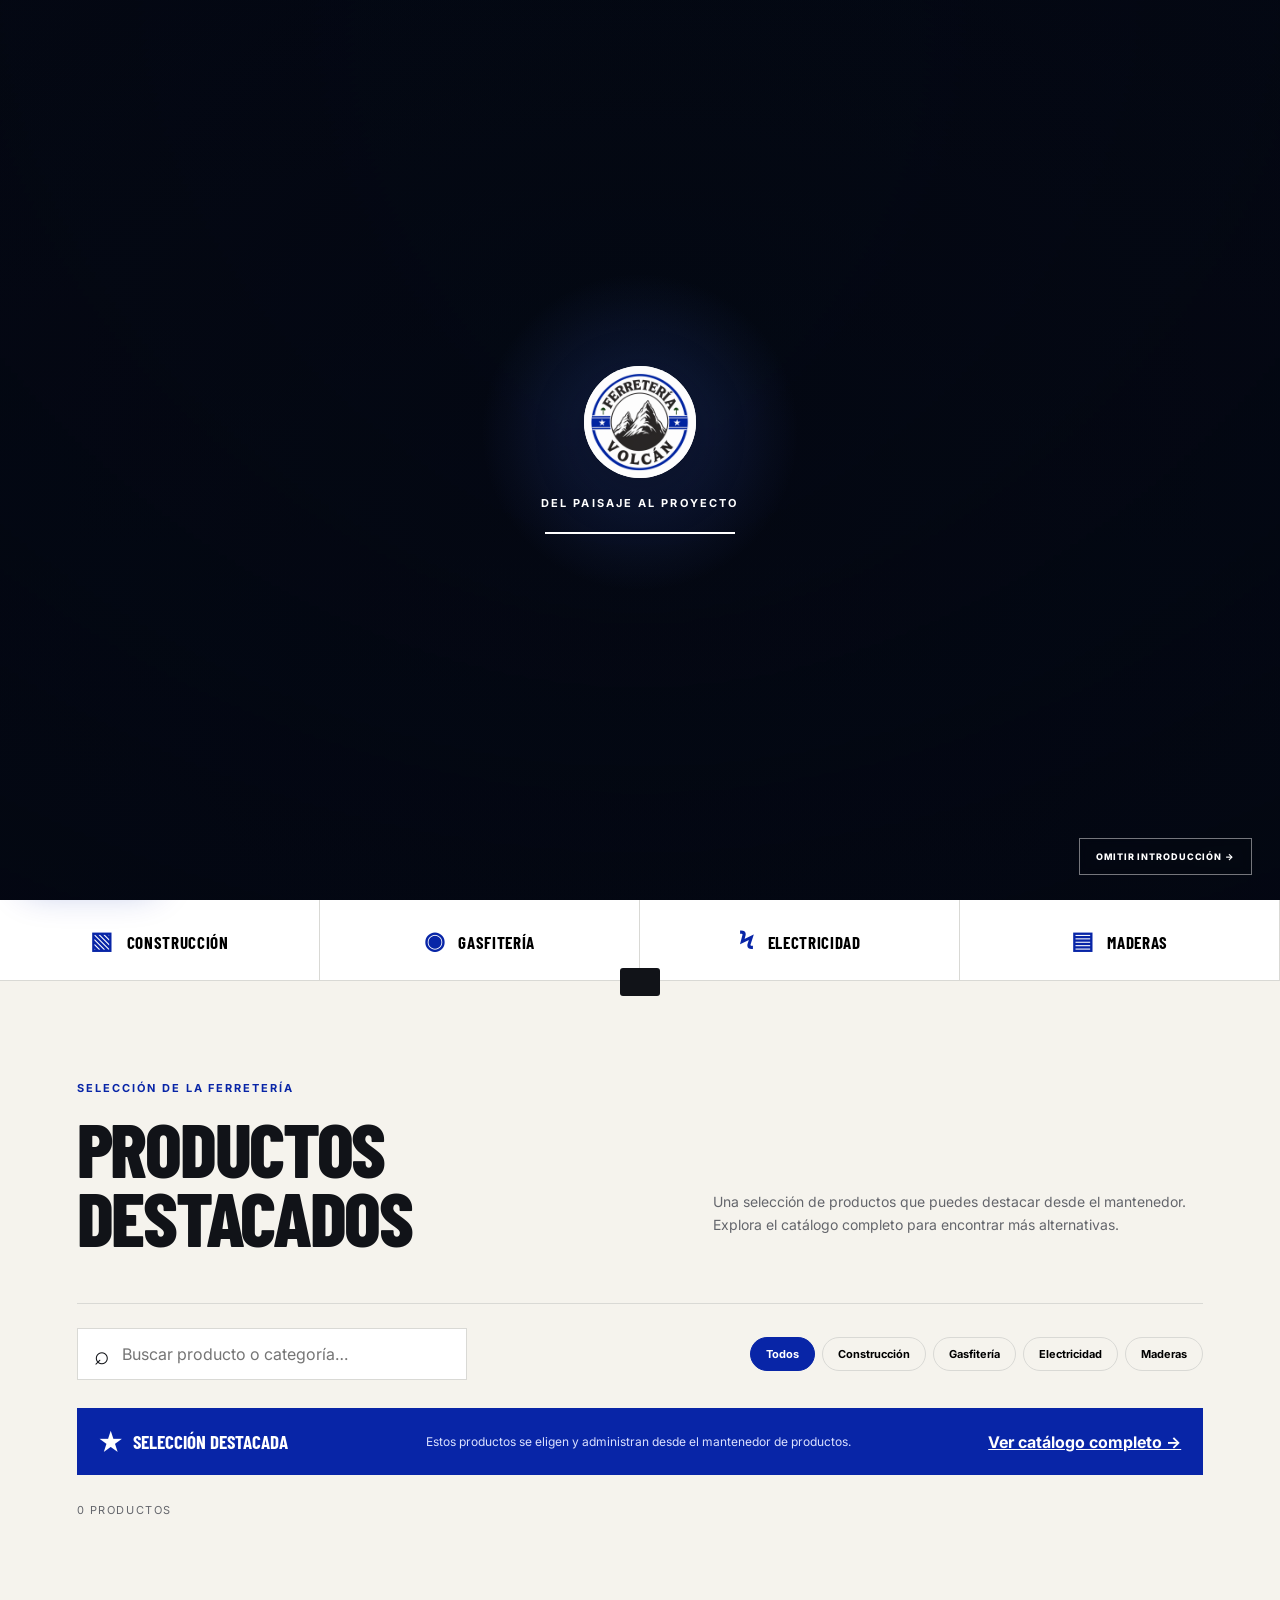
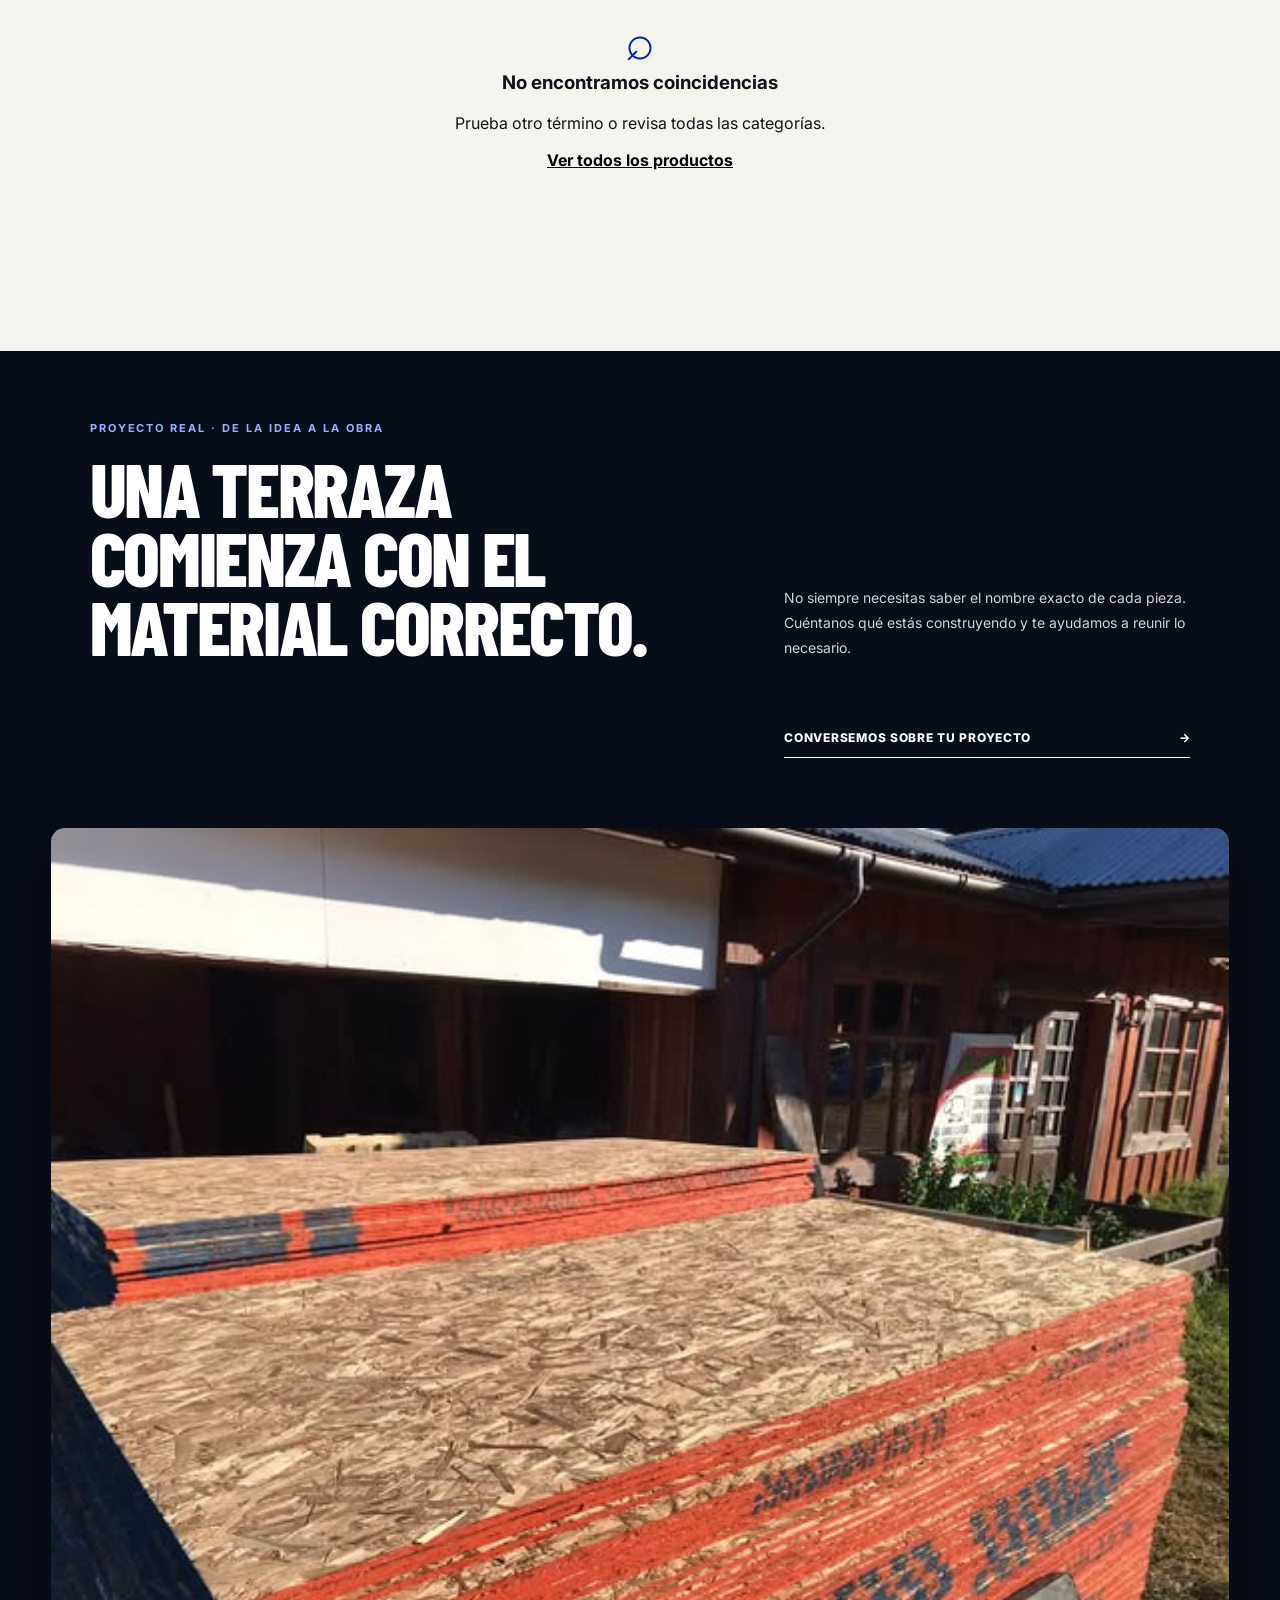
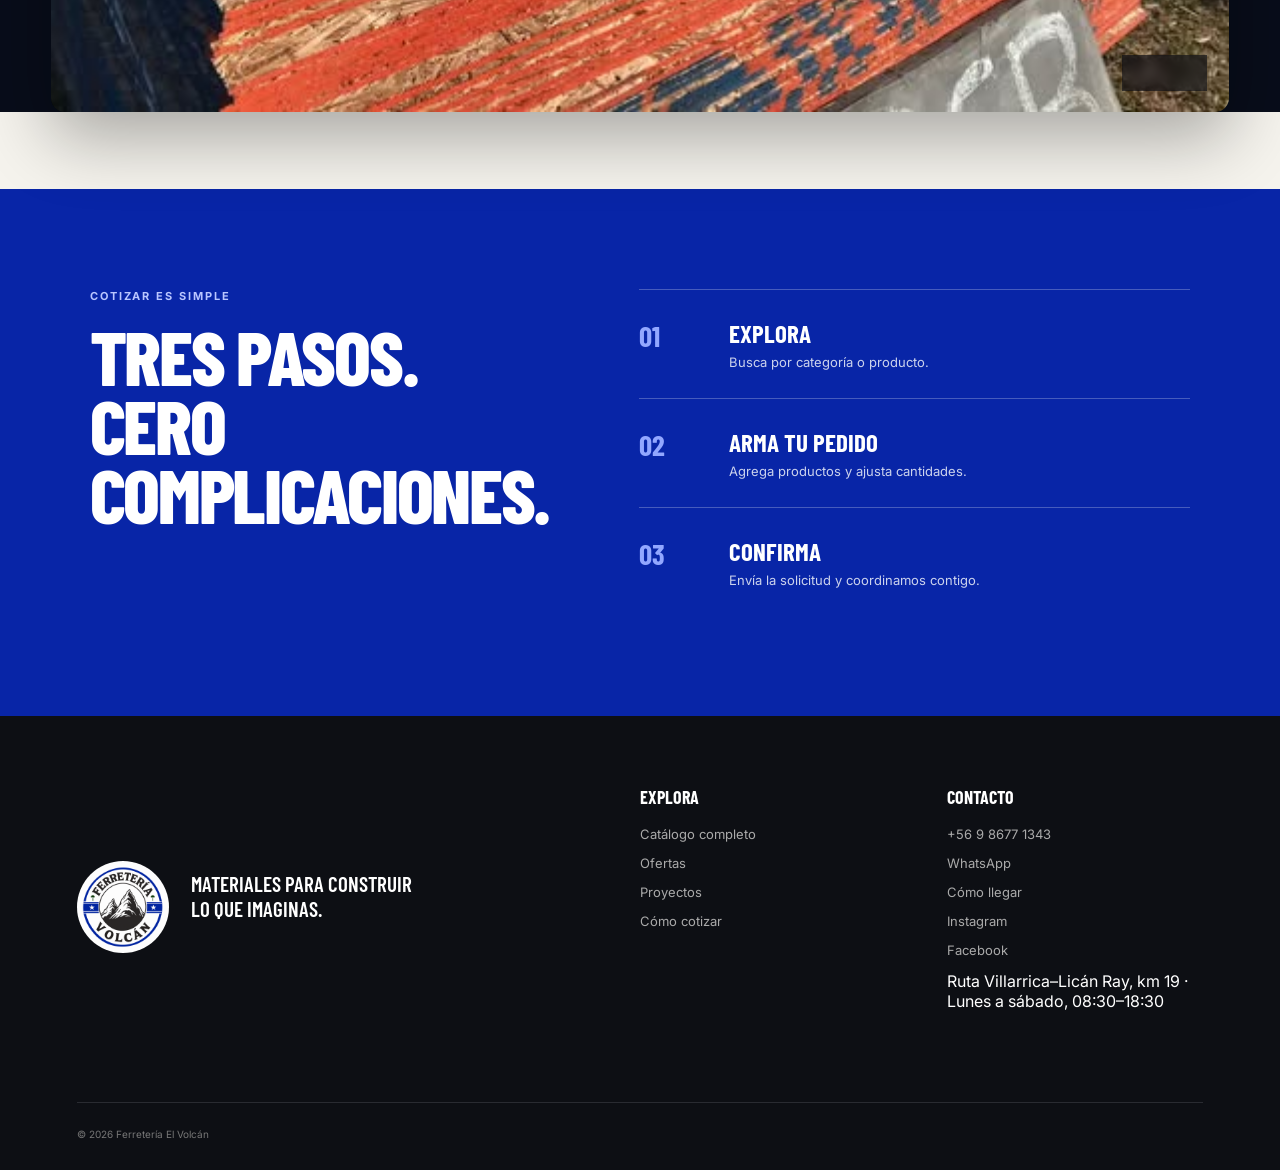
==== commit 50fc1697: "Normaliza saltos de línea en metadatos SEO" ====
--- a/index.html
+++ b/index.html
@@ -5,7 +5,9 @@
   <meta name="viewport" content="width=device-width,initial-scale=1">
   <meta name="theme-color" content="#0825a7">
   <meta name="description" content="Ferretería El Volcán en ruta Villarrica–Licán Ray km 19. Materiales de construcción y herramientas. Despachos coordinados a Villarrica, Licán Ray, Pucón, Coñaripe y Panguipulli.">
-  <title>Ferretería El Volcán | Materiales y herramientas en zona lacustre</title>\n  <link rel="canonical" href="https://ferreterialican.cl/">\n  <meta property="og:type" content="website"><meta property="og:site_name" content="Ferretería El Volcán"><meta property="og:title" content="Ferretería El Volcán | Materiales y herramientas en zona lacustre"><meta property="og:description" content="Materiales y herramientas. Despachos coordinados en Villarrica, Licán Ray, Pucón, Coñaripe y Panguipulli."><meta property="og:url" content="https://ferreterialican.cl/"><meta property="og:image" content="https://ferreterialican.cl/ferreteriaelvolcan/logotipo-ferreteria-volcan.png"><meta name="twitter:card" content="summary_large_image">
+  <title>Ferretería El Volcán | Materiales y herramientas en zona lacustre</title>
+  <link rel="canonical" href="https://ferreterialican.cl/">
+  <meta property="og:type" content="website"><meta property="og:site_name" content="Ferretería El Volcán"><meta property="og:title" content="Ferretería El Volcán | Materiales y herramientas en zona lacustre"><meta property="og:description" content="Materiales y herramientas. Despachos coordinados en Villarrica, Licán Ray, Pucón, Coñaripe y Panguipulli."><meta property="og:url" content="https://ferreterialican.cl/"><meta property="og:image" content="https://ferreterialican.cl/ferreteriaelvolcan/logotipo-ferreteria-volcan.png"><meta name="twitter:card" content="summary_large_image">
   <link rel="preconnect" href="https://fonts.googleapis.com">
   <link rel="preconnect" href="https://fonts.gstatic.com" crossorigin>
   <link href="https://fonts.googleapis.com/css2?family=Barlow+Condensed:wght@600;700;800&family=Inter:wght@400;500;600;700&display=swap" rel="stylesheet">
@@ -96,7 +98,7 @@
     <div class="cart-checkout" id="cart-checkout" hidden>
       <div class="cart-summary"><span>Total de unidades</span><strong id="cart-units">0</strong></div>
       <p class="quote-note">Precios y disponibilidad serán confirmados por Ferretería El Volcán.</p>
-      <form id="quote-form"><label>Nombre <input name="name" required autocomplete="name" placeholder="Tu nombre"></label><label>Comuna <input name="commune" required autocomplete="address-level2" placeholder="Tu comuna"></label><label>Comentario <textarea name="note" rows="2" placeholder="Despacho, retiro o detalle del proyecto (opcional)"></textarea></label><button class="button whatsapp" type="submit">Abrir WhatsApp <span>↗</span></button></form>
+      <form id="quote-form"><label>Nombre <input name="name" required autocomplete="name" placeholder="Tu nombre"></label><label>Modalidad <select name="delivery_mode" id="delivery-mode"><option value="Retiro en local">Retiro en local</option><option value="Despacho">Solicitar despacho</option></select></label><label>Comuna o localidad <select name="commune" required><option value="">Selecciona destino</option><option>Villarrica</option><option>Licán Ray</option><option>Pucón</option><option>Coñaripe</option><option>Panguipulli</option></select></label><label id="delivery-address-wrap" hidden>Dirección o sector de despacho <input name="delivery_address" autocomplete="street-address" placeholder="Dirección, sector o referencia"></label><label>Comentario <textarea name="note" rows="2" placeholder="Despacho, retiro o detalle del proyecto (opcional)"></textarea></label><button class="button whatsapp" type="submit">Abrir WhatsApp <span>↗</span></button></form>
       <small>Se abrirá WhatsApp con tu solicitud. Debes confirmar el envío en la aplicación; esto no reserva stock ni confirma la compra.</small>
       <button class="clear-cart" id="clear-cart" type="button">Vaciar pedido</button>
     </div>
--- a/styles.css
+++ b/styles.css
@@ -14,3 +14,5 @@
 
 .catalog-page-main{background:var(--paper);min-height:65vh}.catalog-page-intro{padding:clamp(65px,9vw,125px) clamp(22px,7vw,105px) 55px;background:#e9e8e2;display:grid;grid-template-columns:1.1fr .9fr;align-items:end;gap:30px}.catalog-page-intro .eyebrow{grid-column:1/-1;margin:0}.catalog-page-intro h1{font:800 clamp(68px,10vw,140px)/.78 var(--display);letter-spacing:-.045em;text-transform:uppercase;margin:0;color:#111}.catalog-page-intro h1 em{font-style:normal;color:var(--blue)}.catalog-page-intro>p:last-child{max-width:520px;color:var(--muted);line-height:1.8;font-size:14px;margin:0 0 5px}.catalog-page-main .catalog-section{padding-top:70px}.catalog-page-main .catalog-banner{display:flex;align-items:center;justify-content:space-between;gap:20px}.catalog-page-main .catalog-banner .text-button{white-space:nowrap}.catalog-nav.active{color:var(--blue)}@media(max-width:700px){.catalog-page-intro{grid-template-columns:1fr;padding-top:65px}.catalog-page-intro .eyebrow{grid-column:1}.catalog-page-intro h1{font-size:76px}.catalog-page-main .catalog-banner{align-items:flex-start;flex-direction:column}}
 .catalog-page-intro{position:relative;isolation:isolate;overflow:hidden;min-height:595px;color:#fff;background:#111}.catalog-background-carousel{position:absolute;inset:0;z-index:-2}.catalog-background-carousel span{position:absolute;inset:0;background-position:center;background-size:cover;opacity:0;transform:scale(1.04);transition:opacity 1s ease,transform 7s ease}.catalog-background-carousel span.active{opacity:1;transform:scale(1)}.catalog-page-intro::after{content:"";position:absolute;inset:0;z-index:-1;background:linear-gradient(90deg,rgba(4,8,18,.86) 0%,rgba(5,9,20,.58) 52%,rgba(5,9,20,.38) 100%),linear-gradient(0deg,rgba(4,7,15,.55),transparent 65%)}.catalog-page-intro .eyebrow.dark{color:#b9c6ff}.catalog-page-intro h1{color:#fff;text-shadow:0 7px 35px rgba(0,0,0,.3)}.catalog-page-intro h1 em{color:#9bb0ff}.catalog-page-intro>p:last-of-type{color:#eef0f6;text-shadow:0 2px 12px rgba(0,0,0,.55)}.catalog-carousel-dots{position:absolute;right:clamp(22px,7vw,105px);bottom:30px;display:flex;gap:8px}.catalog-carousel-dots button{width:34px;height:4px;padding:0;border:0;background:rgba(255,255,255,.4);transition:.25s}.catalog-carousel-dots button.active{width:56px;background:#fff}@media(max-width:700px){.catalog-page-intro{min-height:570px}.catalog-background-carousel span{background-position:center}.catalog-carousel-dots{left:22px;right:auto;bottom:22px}}
+
+.seo-category-links{display:flex;flex-wrap:wrap;gap:10px;margin:0 0 22px}.seo-category-links a{display:inline-flex;padding:9px 14px;border:1px solid var(--line);border-radius:999px;color:var(--ink);font-size:12px;font-weight:700;text-decoration:none;background:#fff}.seo-category-links a:hover{border-color:var(--blue);color:var(--blue)}
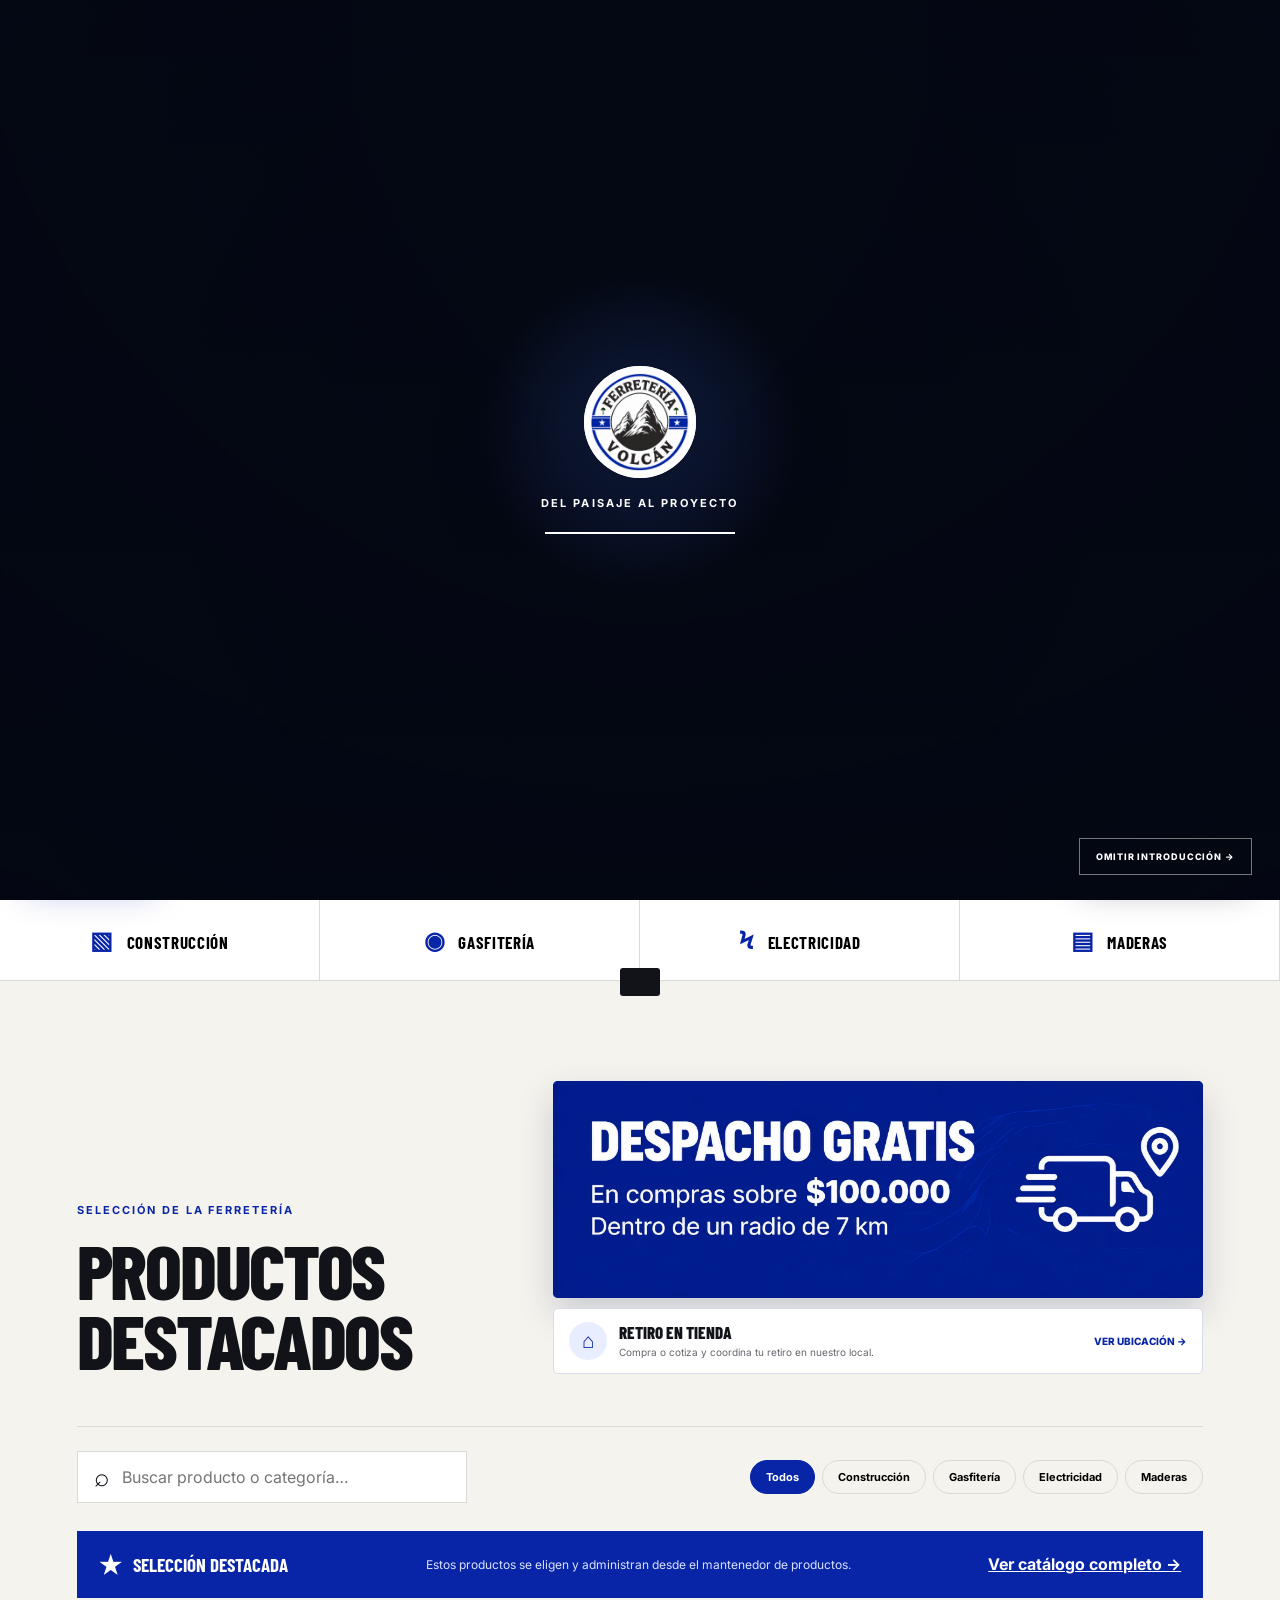
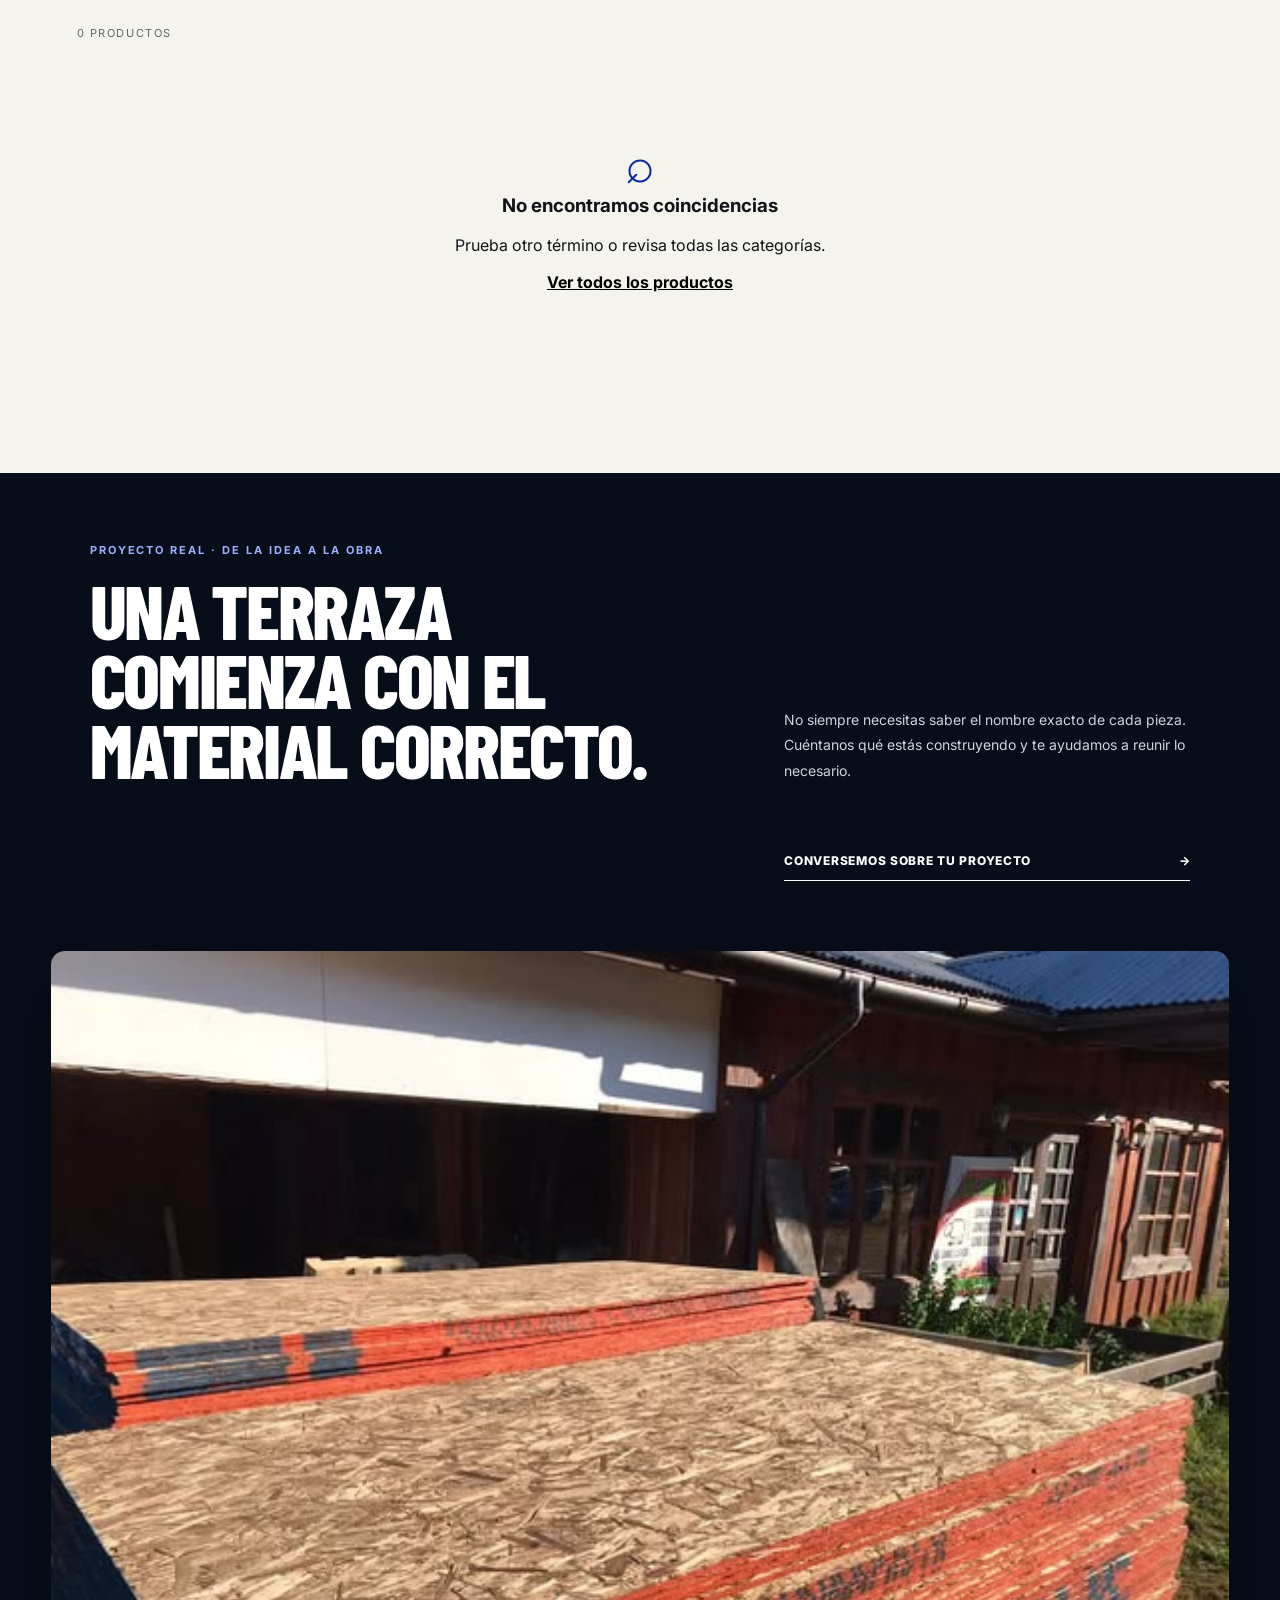
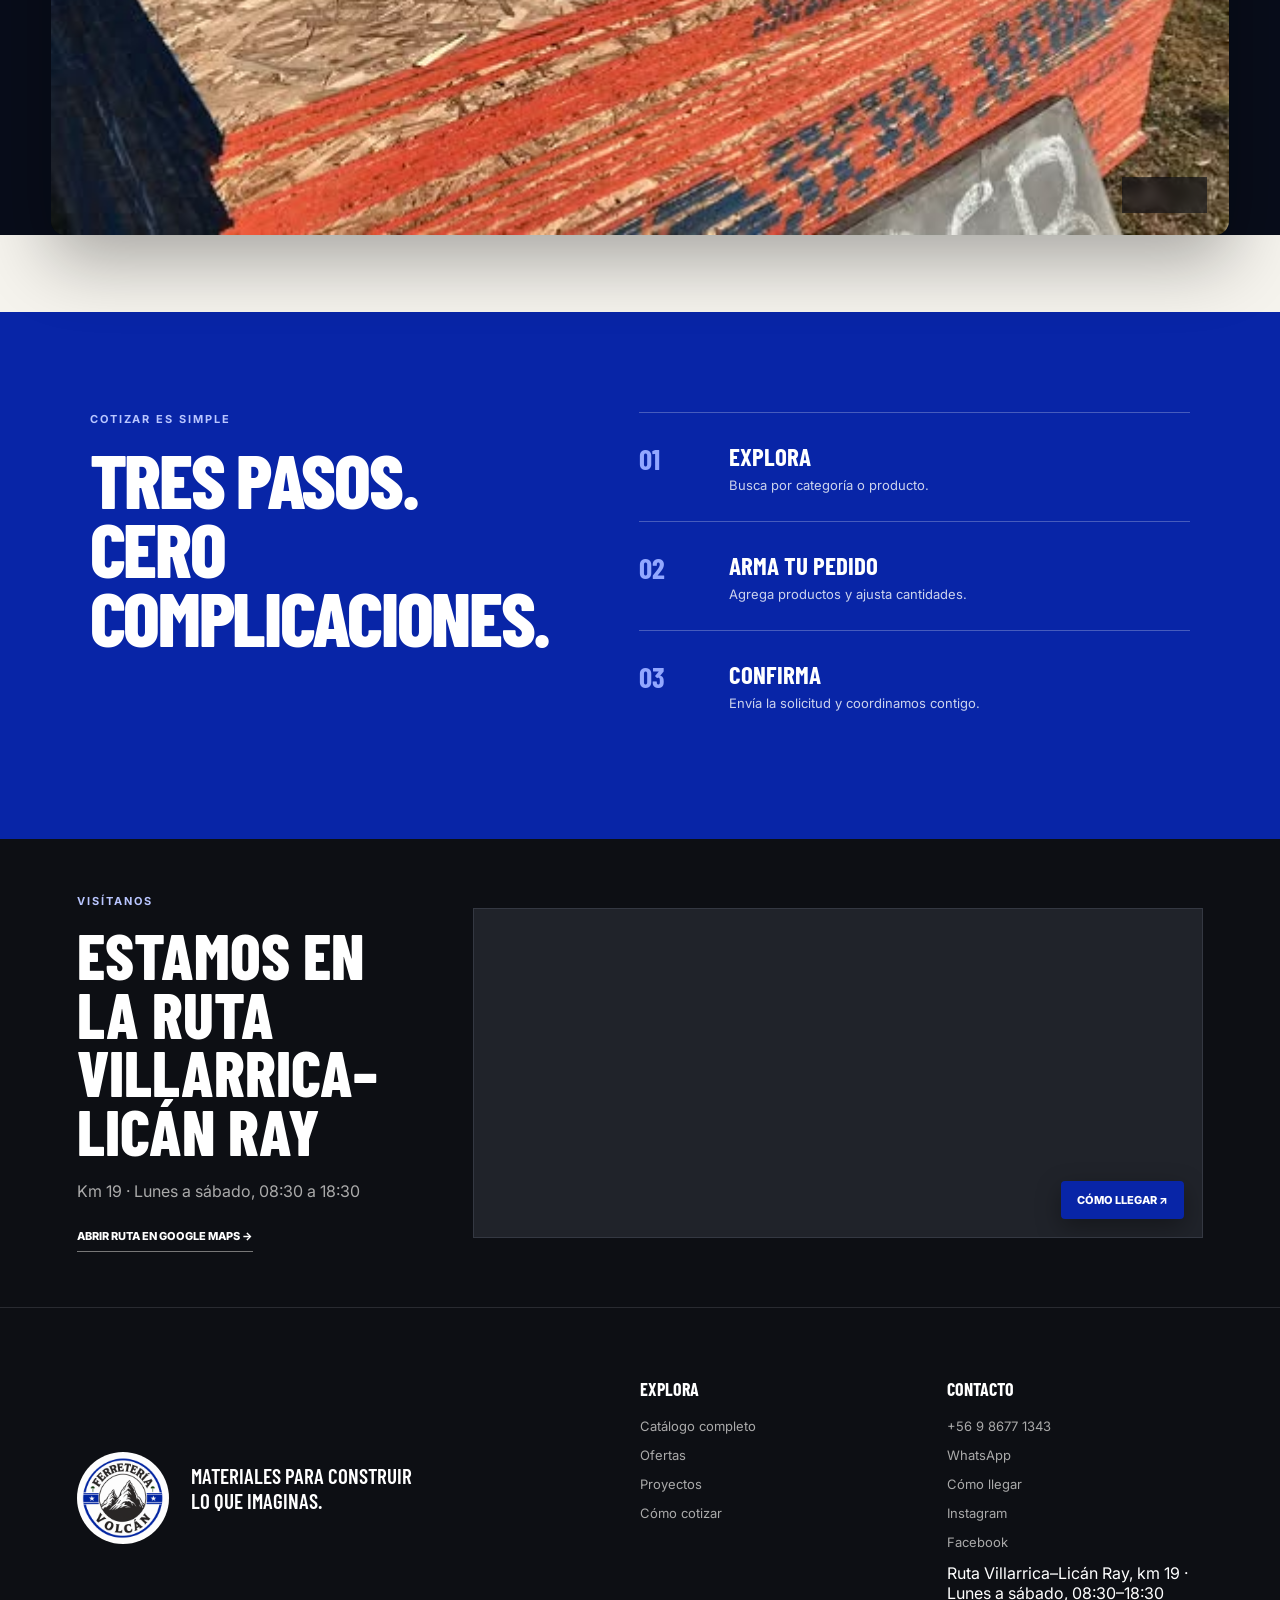
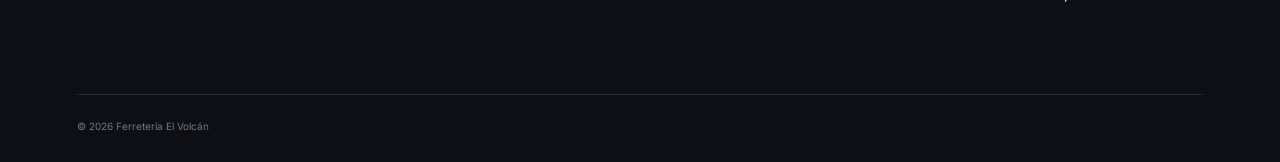
==== commit 846b343b: "Integra despachos, retiro en tienda y mapa del local" ====
--- a/index.html
+++ b/index.html
@@ -31,7 +31,7 @@
       <span>Ferretería<br><strong>El Volcán</strong></span>
     </a>
     <nav aria-label="Navegación principal">
-      <a class="active" href="index.html">Inicio</a><a class="catalog-nav" href="catalogo.html"><span aria-hidden="true">▦</span> Catálogo completo</a><a class="offers-nav" href="ofertas.html"><span aria-hidden="true">◆</span> Ofertas</a><a href="#proyectos">Proyectos</a><a href="#como-comprar">Cómo cotizar</a>
+      <a class="active" href="index.html">Inicio</a><a class="catalog-nav" href="catalogo.html"><span aria-hidden="true">▦</span> Catálogo completo</a><a class="offers-nav" href="ofertas.html"><span aria-hidden="true">◆</span> Ofertas</a><a href="despachos-zona-lacustre/">Despachos</a><a href="#proyectos">Proyectos</a><a href="#como-comprar">Cómo cotizar</a>
     </nav>
     <button class="mobile-menu-toggle" type="button" aria-label="Abrir menú" aria-expanded="false">☰</button>
     <button class="cart-button" type="button" data-open-cart aria-label="Abrir mi pedido">
@@ -63,7 +63,7 @@
     <section class="catalog-section" id="catalogo">
       <div class="section-heading">
         <div><p class="eyebrow dark">Selección de la ferretería</p><h2>Productos<br>destacados</h2></div>
-        <p>Una selección de productos que puedes destacar desde el mantenedor. Explora el catálogo completo para encontrar más alternativas.</p>
+        <div class="delivery-options"><a class="shipping-banner" href="despachos-zona-lacustre/" aria-label="Conocer condiciones del despacho gratis"><img src="ferreteriaelvolcan/banner-despacho-gratis.webp" alt="Despacho gratis en compras sobre 100.000 pesos dentro de un radio de 7 kilómetros" width="2172" height="724"></a><div class="store-pickup"><span aria-hidden="true">⌂</span><div><strong>Retiro en tienda</strong><small>Compra o cotiza y coordina tu retiro en nuestro local.</small></div><a href="https://maps.app.goo.gl/s8ZHTcvyiuRh65aT6?g_st=iw" target="_blank" rel="noopener">Ver ubicación →</a></div></div>
       </div>
       <div class="catalog-tools">
         <label class="search"><span aria-hidden="true">⌕</span><span class="sr-only">Buscar productos</span><input id="search" type="search" placeholder="Buscar producto o categoría…"></label>
@@ -87,6 +87,7 @@
       <ol><li><b>01</b><span><strong>Explora</strong>Busca por categoría o producto.</span></li><li><b>02</b><span><strong>Arma tu pedido</strong>Agrega productos y ajusta cantidades.</span></li><li><b>03</b><span><strong>Confirma</strong>Envía la solicitud y coordinamos contigo.</span></li></ol>
     </section>
   </main>
+  <section class="footer-location" aria-labelledby="location-title"><div><p class="eyebrow">Visítanos</p><h2 id="location-title">Estamos en la ruta Villarrica–Licán Ray</h2><p>Km 19 · Lunes a sábado, 08:30 a 18:30</p><a href="https://maps.app.goo.gl/s8ZHTcvyiuRh65aT6?g_st=iw" target="_blank" rel="noopener">Abrir ruta en Google Maps →</a></div><div class="footer-map-frame"><iframe src="https://www.google.com/maps?q=Ruta%20Villarrica-Lican%20Ray%20km%2019%2C%20Chile&output=embed" title="Mapa de Ferretería El Volcán" loading="lazy" referrerpolicy="no-referrer-when-downgrade"></iframe><a href="https://maps.app.goo.gl/s8ZHTcvyiuRh65aT6?g_st=iw" target="_blank" rel="noopener" aria-label="Abrir ubicación de Ferretería El Volcán en Google Maps"><span>Cómo llegar ↗</span></a></div></section>
 
   <footer><div class="footer-brand"><img src="ferreteriaelvolcan/logotipo-ferreteria-volcan.png" alt="Ferretería El Volcán" width="92" height="92"><p>Materiales para construir<br>lo que imaginas.</p></div><div><h3>Explora</h3><a href="catalogo.html">Catálogo completo</a><a href="ofertas.html">Ofertas</a><a href="#proyectos">Proyectos</a><a href="#como-comprar">Cómo cotizar</a></div><div><h3>Contacto</h3><a href="tel:+56986771343">+56 9 8677 1343</a><a href="https://wa.me/56986771343" target="_blank" rel="noopener">WhatsApp</a><a href="https://maps.app.goo.gl/s8ZHTcvyiuRh65aT6?g_st=iw" target="_blank" rel="noopener">Cómo llegar</a><a href="https://www.instagram.com/ferreteria_volcan/" target="_blank" rel="noopener">Instagram</a><a href="https://www.facebook.com/p/Ferreter%C3%ADa-Volc%C3%A1n-100076223135740/" target="_blank" rel="noopener">Facebook</a><p>Ruta Villarrica–Licán Ray, km 19 · Lunes a sábado, 08:30–18:30</p></div><p class="legal">© <span id="year"></span> Ferretería El Volcán</p></footer>
 
@@ -97,7 +98,7 @@
     <div id="cart-empty" class="cart-empty"><span>▰</span><h3>Tu pedido está vacío</h3><p>Agrega productos del catálogo para solicitar una cotización.</p><button class="button dark" data-close-cart>Explorar catálogo</button></div>
     <div class="cart-checkout" id="cart-checkout" hidden>
       <div class="cart-summary"><span>Total de unidades</span><strong id="cart-units">0</strong></div>
-      <p class="quote-note">Precios y disponibilidad serán confirmados por Ferretería El Volcán.</p>
+      <p class="quote-note"><strong>Retiro en tienda disponible.</strong> También puedes solicitar despacho sujeto a confirmación.</p>
       <form id="quote-form"><label>Nombre <input name="name" required autocomplete="name" placeholder="Tu nombre"></label><label>Modalidad <select name="delivery_mode" id="delivery-mode"><option value="Retiro en local">Retiro en local</option><option value="Despacho">Solicitar despacho</option></select></label><label>Comuna o localidad <select name="commune" required><option value="">Selecciona destino</option><option>Villarrica</option><option>Licán Ray</option><option>Pucón</option><option>Coñaripe</option><option>Panguipulli</option></select></label><label id="delivery-address-wrap" hidden>Dirección o sector de despacho <input name="delivery_address" autocomplete="street-address" placeholder="Dirección, sector o referencia"></label><label>Comentario <textarea name="note" rows="2" placeholder="Despacho, retiro o detalle del proyecto (opcional)"></textarea></label><button class="button whatsapp" type="submit">Abrir WhatsApp <span>↗</span></button></form>
       <small>Se abrirá WhatsApp con tu solicitud. Debes confirmar el envío en la aplicación; esto no reserva stock ni confirma la compra.</small>
       <button class="clear-cart" id="clear-cart" type="button">Vaciar pedido</button>
@@ -127,5 +128,7 @@
   <div class="visual-editor" id="media-editor" aria-hidden="true"><button class="editor-backdrop" data-close-media-editor aria-label="Cerrar editor"></button><form id="media-editor-form" class="editor-panel media-editor-panel"><header><div><p class="eyebrow dark">Edición en la web</p><h2>Cambiar medio</h2></div><button type="button" class="icon-button" data-close-media-editor aria-label="Cerrar">×</button></header><input type="hidden" name="csrf"><input type="hidden" name="slot_key"><div class="editor-wide media-current"><span>Sección</span><strong id="media-editor-label"></strong><video id="media-editor-video" muted playsinline controls hidden></video><img id="media-editor-image" alt="Vista previa actual" hidden></div><label class="editor-wide">Seleccionar desde este dispositivo<input name="media" id="media-editor-file" type="file" accept="image/jpeg,image/png,image/webp,video/mp4,video/webm" required></label><div class="editor-wide media-new-preview-wrap"><span>Vista previa del nuevo archivo</span><img id="media-new-image-preview" alt="Vista previa del nuevo archivo" hidden><video id="media-new-video-preview" controls muted playsinline hidden></video></div><section class="editor-wide media-image-controls" id="media-image-controls" hidden><h3>Encuadre de la fotografía</h3><label>Posición horizontal <input type="range" name="focal_x" id="media-focal-x" min="0" max="100" value="50"></label><label>Posición vertical <input type="range" name="focal_y" id="media-focal-y" min="0" max="100" value="50"></label><p>Desliza para ajustar qué parte de la fotografía queda centrada en la portada.</p></section><section class="editor-wide media-history" id="media-history" hidden><h3>Versiones anteriores</h3><select id="media-history-select"><option value="">Selecciona una versión para restaurar</option></select><button type="button" class="button dark" id="media-restore-button">Restaurar versión seleccionada</button></section><p class="editor-wide media-help" id="media-editor-help">Las fotografías se optimizan automáticamente. Los videos deben estar en MP4 o WebM y se adaptan al espacio de visualización.</p><div class="editor-wide media-upload-progress" id="media-editor-progress" hidden><span>Subiendo archivo…</span><div><i id="media-editor-progress-bar"></i></div></div><div class="editor-actions editor-wide"><button class="button detail-add" type="submit">Guardar y publicar</button></div></form></div>
   <a class="floating-catalog" href="catalogo.html"><span aria-hidden="true">▦</span><b>Ver catálogo</b></a>
   <script src="app.js" defer></script>
+  <script src="map.js" defer></script>
+  <a class="floating-whatsapp" href="https://wa.me/56986771343?text=Hola%20Ferreter%C3%ADa%20El%20Volc%C3%A1n%2C%20quisiera%20hacer%20una%20consulta." target="_blank" rel="noopener" aria-label="Contactar a Ferretería El Volcán por WhatsApp"><svg viewBox="0 0 32 32" aria-hidden="true"><path d="M16 3a13 13 0 0 0-11.1 19.7L3.2 29l6.5-1.7A13 13 0 1 0 16 3Zm0 23.6c-2 0-3.9-.5-5.5-1.5l-.4-.2-3.9 1 1-3.8-.2-.4A10.6 10.6 0 1 1 16 26.6Zm5.8-8c-.3-.2-1.9-.9-2.2-1-.3-.1-.5-.2-.7.2l-1 1.2c-.2.2-.4.2-.7.1-1.9-.9-3.2-1.7-4.5-3.9-.3-.5.3-.5.9-1.6.1-.2 0-.4 0-.6l-1-2.4c-.3-.6-.5-.5-.7-.5h-.6c-.2 0-.6.1-.9.4-.3.4-1.2 1.2-1.2 2.9s1.2 3.3 1.4 3.5c.2.2 2.4 3.7 5.9 5.2 2.2.9 3.1 1 4.2.8.7-.1 1.9-.8 2.2-1.5.3-.8.3-1.4.2-1.5-.2-.1-.5-.2-.8-.4Z"/></svg><span>¿Necesitas ayuda?</span></a>
 </body>
 </html>
--- a/styles.css
+++ b/styles.css
@@ -16,3 +16,8 @@
 .catalog-page-intro{position:relative;isolation:isolate;overflow:hidden;min-height:595px;color:#fff;background:#111}.catalog-background-carousel{position:absolute;inset:0;z-index:-2}.catalog-background-carousel span{position:absolute;inset:0;background-position:center;background-size:cover;opacity:0;transform:scale(1.04);transition:opacity 1s ease,transform 7s ease}.catalog-background-carousel span.active{opacity:1;transform:scale(1)}.catalog-page-intro::after{content:"";position:absolute;inset:0;z-index:-1;background:linear-gradient(90deg,rgba(4,8,18,.86) 0%,rgba(5,9,20,.58) 52%,rgba(5,9,20,.38) 100%),linear-gradient(0deg,rgba(4,7,15,.55),transparent 65%)}.catalog-page-intro .eyebrow.dark{color:#b9c6ff}.catalog-page-intro h1{color:#fff;text-shadow:0 7px 35px rgba(0,0,0,.3)}.catalog-page-intro h1 em{color:#9bb0ff}.catalog-page-intro>p:last-of-type{color:#eef0f6;text-shadow:0 2px 12px rgba(0,0,0,.55)}.catalog-carousel-dots{position:absolute;right:clamp(22px,7vw,105px);bottom:30px;display:flex;gap:8px}.catalog-carousel-dots button{width:34px;height:4px;padding:0;border:0;background:rgba(255,255,255,.4);transition:.25s}.catalog-carousel-dots button.active{width:56px;background:#fff}@media(max-width:700px){.catalog-page-intro{min-height:570px}.catalog-background-carousel span{background-position:center}.catalog-carousel-dots{left:22px;right:auto;bottom:22px}}
 
 .seo-category-links{display:flex;flex-wrap:wrap;gap:10px;margin:0 0 22px}.seo-category-links a{display:inline-flex;padding:9px 14px;border:1px solid var(--line);border-radius:999px;color:var(--ink);font-size:12px;font-weight:700;text-decoration:none;background:#fff}.seo-category-links a:hover{border-color:var(--blue);color:var(--blue)}
+.footer-location{padding:55px clamp(20px,6vw,90px);display:grid;grid-template-columns:minmax(260px,.65fr) minmax(360px,1.35fr);gap:45px;align-items:center;background:#0d0f14;color:#fff;border-bottom:1px solid #292b31}.footer-location h2{max-width:520px;margin:0 0 18px;font:800 clamp(38px,5vw,66px)/.92 var(--display);text-transform:uppercase}.footer-location p:not(.eyebrow){color:#aaa;line-height:1.6}.footer-location>div>a{display:inline-flex;margin-top:8px;padding-bottom:8px;border-bottom:1px solid #777;font-size:11px;font-weight:800;text-transform:uppercase}.footer-map-frame{position:relative;min-height:330px;overflow:hidden;border:1px solid #343842;background:#20232a}.footer-map-frame iframe{position:absolute;inset:0;width:100%;height:100%;border:0;filter:saturate(.85) contrast(1.05)}.footer-map-frame>a{position:absolute!important;inset:0;display:flex!important;align-items:flex-end!important;justify-content:flex-end!important;margin:0!important;padding:18px!important;border:0!important}.footer-map-frame>a span{padding:12px 16px;border-radius:4px;background:#0825a7;color:#fff;box-shadow:0 8px 25px rgba(0,0,0,.35);font-size:11px;font-weight:800;text-transform:uppercase}.floating-whatsapp{position:fixed;right:22px;bottom:22px;z-index:79;display:flex;align-items:center;gap:10px;min-height:58px;padding:0 18px 0 14px;border-radius:999px;background:#20b858;color:#fff;box-shadow:0 12px 34px rgba(0,0,0,.3);font-size:12px;font-weight:800;transition:transform .25s,background .25s}.floating-whatsapp:hover{transform:translateY(-4px);background:#168d43}.floating-whatsapp svg{width:31px;height:31px;fill:#fff}.admin-editing .floating-whatsapp{bottom:92px}@media(max-width:700px){.footer-location{grid-template-columns:1fr;padding:48px 16px;gap:28px}.footer-map-frame{min-height:300px}.floating-whatsapp{right:14px;bottom:14px;width:58px;height:58px;min-height:58px;padding:0;justify-content:center}.floating-whatsapp span{position:absolute;width:1px;height:1px;overflow:hidden;clip:rect(0,0,0,0)}.floating-whatsapp svg{width:30px;height:30px}.floating-catalog{bottom:82px}}
+.topbar{position:sticky;top:0;z-index:32}.site-header{position:sticky;top:30px;z-index:31;box-shadow:0 8px 25px rgba(6,10,22,.1)}@media(max-width:600px){.site-header{top:26px}}
+.delivery-options{align-self:end;flex:0 1 650px;width:min(55%,650px);display:grid;gap:10px}.shipping-banner{display:block;width:100%;overflow:hidden;border-radius:5px;box-shadow:0 15px 35px rgba(7,25,94,.18);transition:transform .25s,box-shadow .25s}.shipping-banner:hover{transform:translateY(-3px);box-shadow:0 18px 40px rgba(7,25,94,.28)}.shipping-banner img{display:block;width:100%;height:auto;aspect-ratio:3/1;object-fit:contain;background:#0928a8}.store-pickup{display:grid;grid-template-columns:auto 1fr auto;align-items:center;gap:12px;padding:13px 15px;border:1px solid #d7dce8;border-radius:5px;background:#fff}.store-pickup>span{display:grid;place-items:center;width:38px;height:38px;border-radius:50%;background:#e8edff;color:var(--blue);font-size:21px}.store-pickup div{display:grid;gap:3px}.store-pickup strong{font:800 17px var(--display);text-transform:uppercase}.store-pickup small{color:var(--muted);font-size:10px;line-height:1.4}.store-pickup>a{color:var(--blue);font-size:10px;font-weight:800;text-transform:uppercase;white-space:nowrap}@media(max-width:600px){.delivery-options{width:100%;margin-top:22px}.shipping-banner img{width:100%;aspect-ratio:3/1}.store-pickup{grid-template-columns:auto 1fr}.store-pickup>a{grid-column:2}}
+.fulfillment-options{display:grid;grid-template-columns:1fr 1fr;gap:12px;margin:-22px 0 34px}.fulfillment-options>div{display:grid;grid-template-columns:auto 1fr auto;gap:14px;align-items:center;padding:17px 19px;border:1px solid var(--line);background:#fff}.fulfillment-options>div>span{display:grid;place-items:center;width:42px;height:42px;border-radius:50%;background:#e9edff;color:var(--blue);font-size:20px}.fulfillment-options p{margin:0;color:var(--muted);font-size:12px;line-height:1.5}.fulfillment-options strong{display:block;margin-bottom:3px;color:var(--ink);font:700 19px var(--display);text-transform:uppercase}.fulfillment-options a{font-size:10px;font-weight:800;text-transform:uppercase;color:var(--blue);white-space:nowrap}.quote-note strong{color:var(--ink)}@media(max-width:760px){.fulfillment-options{grid-template-columns:1fr;margin-top:-12px}.fulfillment-options>div{grid-template-columns:auto 1fr}.fulfillment-options a{grid-column:2}}
+.delivery-page{background:var(--paper)}.delivery-page .site-header nav a.active{color:var(--blue)}.delivery-hero{position:relative;min-height:620px;padding:90px clamp(22px,7vw,110px);display:flex;align-items:center;overflow:hidden;background:linear-gradient(90deg,#07133d 0%,#092bb0 62%,#071f82 100%);color:#fff}.delivery-hero::after{content:"";position:absolute;inset:0;background:radial-gradient(circle at 75% 40%,rgba(80,120,255,.3),transparent 38%)}.delivery-hero-copy{position:relative;z-index:2;width:min(700px,60%)}.delivery-hero h1{font:800 clamp(68px,9vw,132px)/.78 var(--display);text-transform:uppercase;letter-spacing:-.04em;margin:0 0 28px}.delivery-hero h1 em{font-style:normal;color:#aebcff}.delivery-hero-copy>p:not(.eyebrow){max-width:600px;color:#e0e5f5;line-height:1.7}.delivery-hero-copy>div{display:flex;gap:12px;margin-top:30px}.delivery-hero>img{position:absolute;z-index:1;right:-7%;bottom:7%;width:min(55vw,850px);opacity:.18;transform:rotate(-3deg)}.delivery-content{padding:100px clamp(22px,7vw,105px)}.delivery-intro{display:grid;grid-template-columns:1fr .7fr;gap:55px;align-items:end}.delivery-intro h2,.delivery-cta h2{font:800 clamp(52px,6vw,88px)/.88 var(--display);text-transform:uppercase;letter-spacing:-.03em;margin:0}.delivery-intro>p{color:var(--muted);line-height:1.8}.delivery-zones{display:grid;grid-template-columns:repeat(5,1fr);margin:55px 0 75px;border-top:1px solid var(--line);border-bottom:1px solid var(--line)}.delivery-zones article{min-height:145px;padding:25px 18px;border-right:1px solid var(--line);display:flex;flex-direction:column;justify-content:space-between}.delivery-zones article:last-child{border:0}.delivery-zones b{font:700 24px var(--display);color:#9aaaff}.delivery-zones span{font:800 28px var(--display);text-transform:uppercase}.delivery-methods{display:grid;grid-template-columns:1fr 1fr;gap:18px}.delivery-methods article{display:grid;grid-template-columns:70px 1fr;gap:22px;padding:35px;background:#fff;border:1px solid var(--line)}.delivery-methods article>span{display:grid;place-items:center;width:64px;height:64px;border-radius:50%;background:#e8edff;color:var(--blue);font-size:28px}.delivery-methods h3{font:800 36px var(--display);text-transform:uppercase;margin:0 0 12px}.delivery-methods article p:not(.eyebrow){color:var(--muted);line-height:1.7;font-size:13px}.delivery-methods a{display:inline-block;margin-top:10px;padding-bottom:8px;border-bottom:1px solid;font-size:11px;font-weight:800;text-transform:uppercase;color:var(--blue)}.delivery-cta{padding:85px clamp(22px,7vw,105px);display:flex;align-items:end;justify-content:space-between;gap:45px;background:var(--blue);color:#fff}.delivery-cta>div{max-width:850px}.delivery-cta p:not(.eyebrow){margin:20px 0 0;color:#dce3ff}.delivery-cta>.button{flex:none}.delivery-page footer{grid-template-columns:2fr 1fr 1fr}@media(max-width:900px){.delivery-header-cta{display:none}.delivery-hero-copy{width:100%}.delivery-hero>img{width:90vw}.delivery-intro{grid-template-columns:1fr}.delivery-zones{grid-template-columns:repeat(2,1fr)}.delivery-zones article{border-bottom:1px solid var(--line)}.delivery-methods{grid-template-columns:1fr}.delivery-cta{align-items:flex-start;flex-direction:column}}@media(max-width:600px){.delivery-page .site-header nav{display:none}.delivery-hero{min-height:650px;padding:70px 22px}.delivery-hero h1{font-size:67px}.delivery-hero-copy>div{flex-direction:column}.delivery-content{padding:70px 16px}.delivery-zones{grid-template-columns:1fr;margin:40px 0}.delivery-zones article{min-height:95px}.delivery-methods article{grid-template-columns:1fr;padding:25px}.delivery-cta{padding:65px 22px}.delivery-cta>.button{width:100%}}
--- a/video.css
+++ b/video.css
@@ -76,6 +76,7 @@
 
 @media (max-width: 600px) {
   .mobile-menu-toggle { margin-right: 0; }
+  .delivery-page .site-header nav { display: flex; }
 }
 
 .visual-admin{position:fixed;left:18px;right:18px;top:14px;z-index:850;min-height:52px;padding:9px 12px 9px 16px;display:flex;align-items:center;justify-content:space-between;gap:20px;border:1px solid rgba(255,255,255,.2);border-radius:12px;background:rgba(11,14,23,.94);box-shadow:0 14px 45px rgba(0,0,0,.28);backdrop-filter:blur(12px);color:#fff}.visual-admin[hidden]{display:none}.visual-admin>div{display:flex;align-items:center;gap:9px}.visual-admin small{color:#aeb2c0}.admin-live-dot{width:9px;height:9px;border-radius:50%;background:#4fe278;box-shadow:0 0 0 5px rgba(79,226,120,.13)}.visual-admin nav{display:flex;gap:5px}.visual-admin nav a{padding:9px 11px;border-radius:7px;color:#d9dce4;font-size:10px;text-transform:uppercase;font-weight:700}.visual-admin nav a:hover{background:#253a9d;color:#fff}.admin-editing .site-header{margin-top:0}.visual-edit-button{position:absolute;z-index:6;right:12px;top:12px;border:0;border-radius:99px;padding:9px 12px;background:#111318;color:#fff;font-size:10px;font-weight:800;box-shadow:0 6px 18px rgba(0,0,0,.25)}.visual-edit-button:hover{background:#0825a7}.visual-editor{position:fixed;inset:0;z-index:900;visibility:hidden;opacity:0;transition:.2s}.visual-editor.open{visibility:visible;opacity:1}.editor-backdrop{position:absolute;inset:0;width:100%;border:0;background:rgba(3,5,12,.75);backdrop-filter:blur(5px)}.editor-panel{position:absolute;right:0;top:0;width:min(620px,100%);height:100%;overflow:auto;padding:30px;background:#f5f3ed;display:grid;grid-template-columns:1fr 1fr;align-content:start;gap:16px;transform:translateX(100%);transition:.3s}.visual-editor.open .editor-panel{transform:none}.editor-panel header{grid-column:1/-1;display:flex;justify-content:space-between;align-items:start;border-bottom:1px solid #d9d9d5;margin-bottom:10px;padding-bottom:18px}.editor-panel h2{font:800 42px/1 var(--display);text-transform:uppercase;margin:0}.editor-panel label{font-size:10px;text-transform:uppercase;font-weight:800}.editor-panel input,.editor-panel select,.editor-panel textarea{display:block;width:100%;margin-top:6px;padding:12px;border:1px solid #d9d9d5;background:#fff}.editor-wide{grid-column:1/-1}.editor-check{grid-column:1/-1;display:flex;align-items:center;gap:8px}.editor-check input{width:auto;margin:0}.editor-actions{display:flex;align-items:center;justify-content:space-between;gap:15px}.editor-actions>a{font-size:11px;font-weight:800;text-transform:uppercase;color:#0825a7}.editor-actions .button{width:auto}.admin-editing .floating-catalog{bottom:86px}@media(max-width:700px){.visual-admin{left:8px;right:8px;top:8px;align-items:flex-start}.visual-admin nav{display:grid;grid-template-columns:1fr 1fr}.visual-admin nav a{padding:6px;font-size:8px}.visual-admin small{display:none}.editor-panel{grid-template-columns:1fr;padding:22px 16px}.editor-panel header,.editor-wide,.editor-check{grid-column:1}.editor-actions{align-items:stretch;flex-direction:column}.editor-actions .button{width:100%}}
